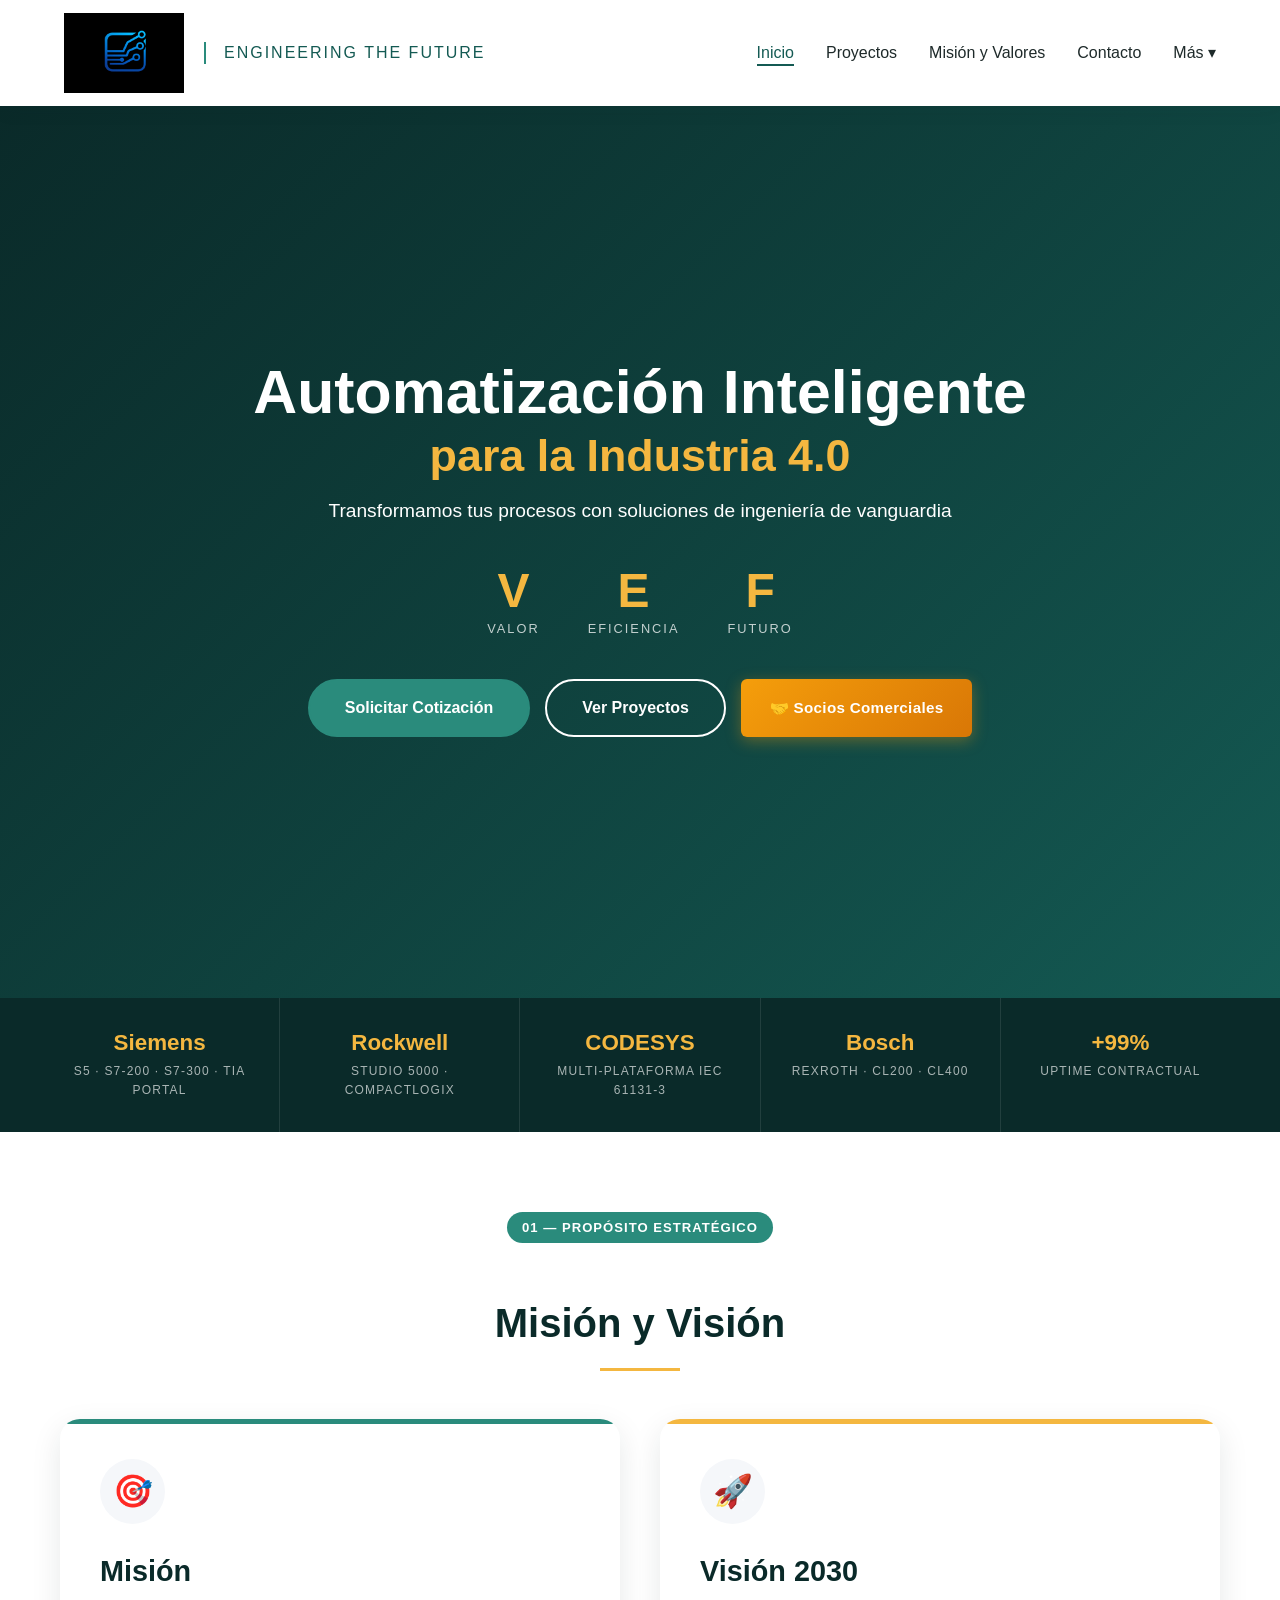
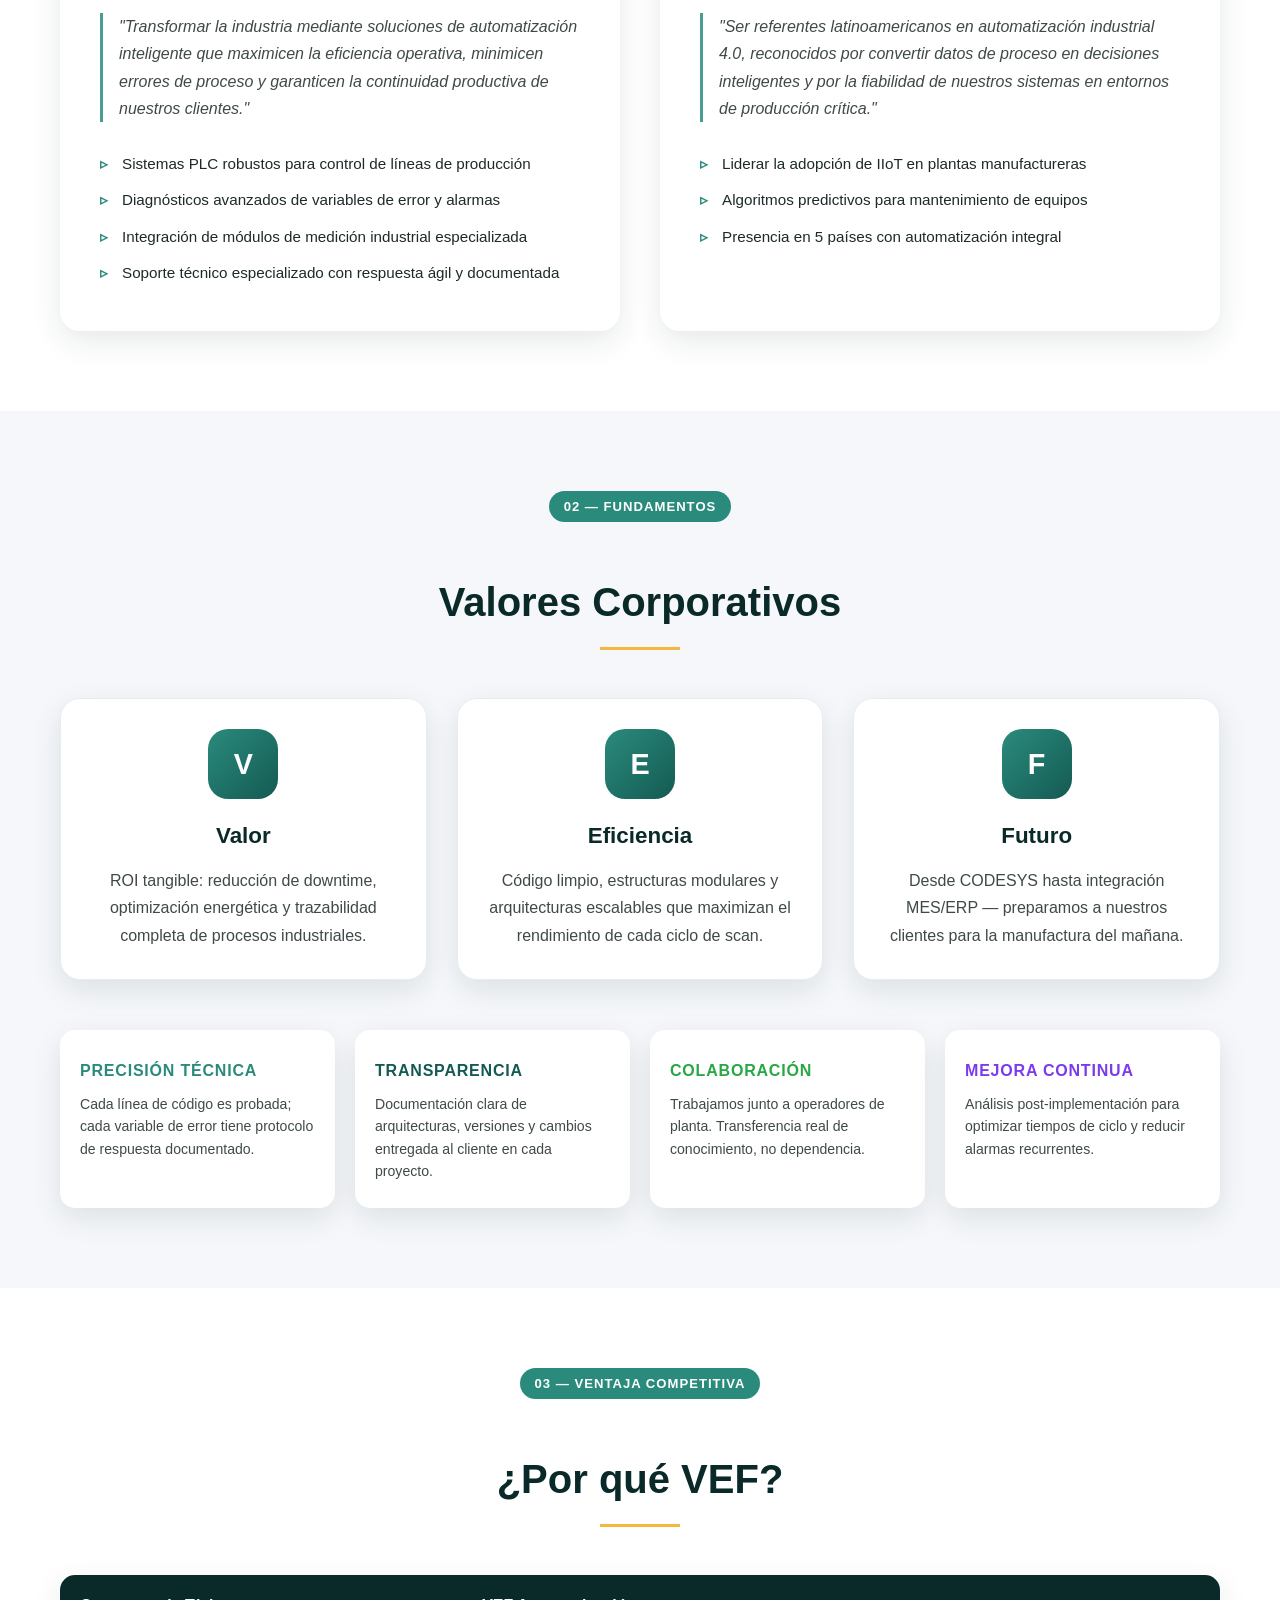
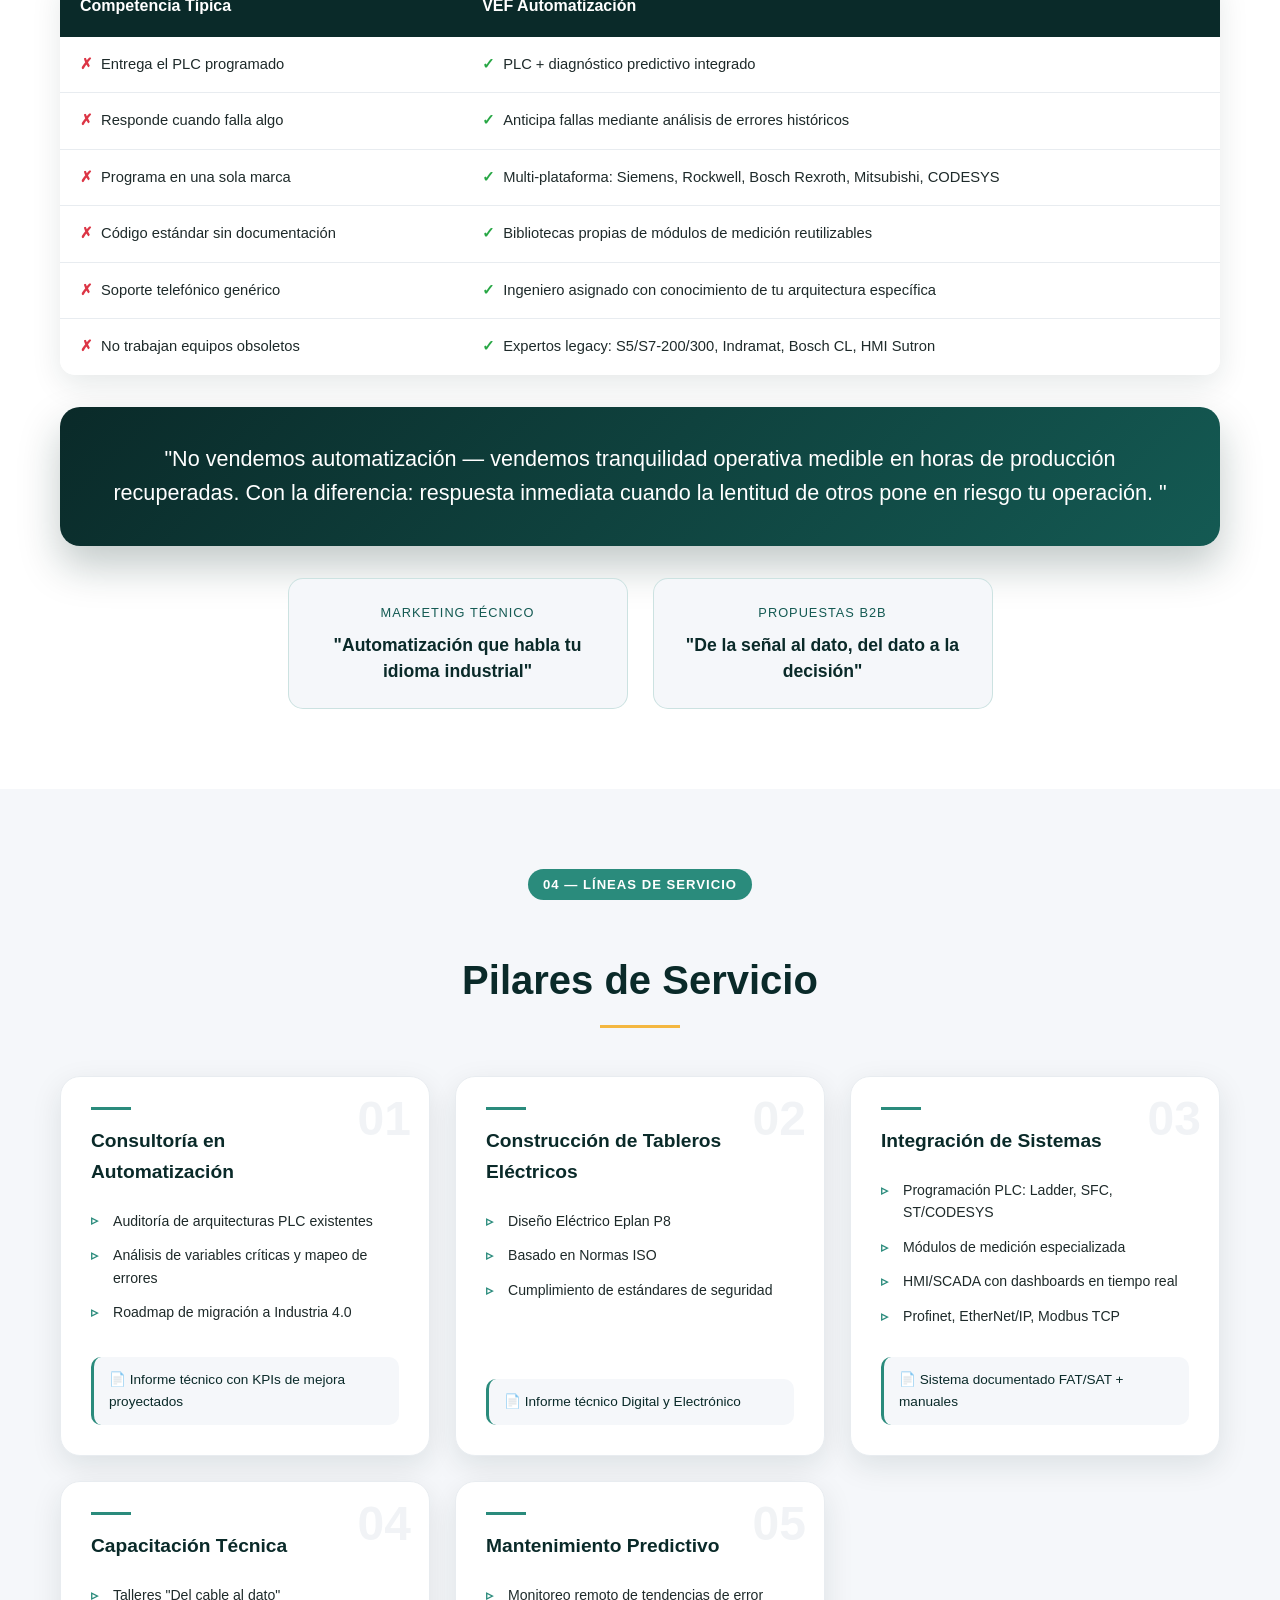
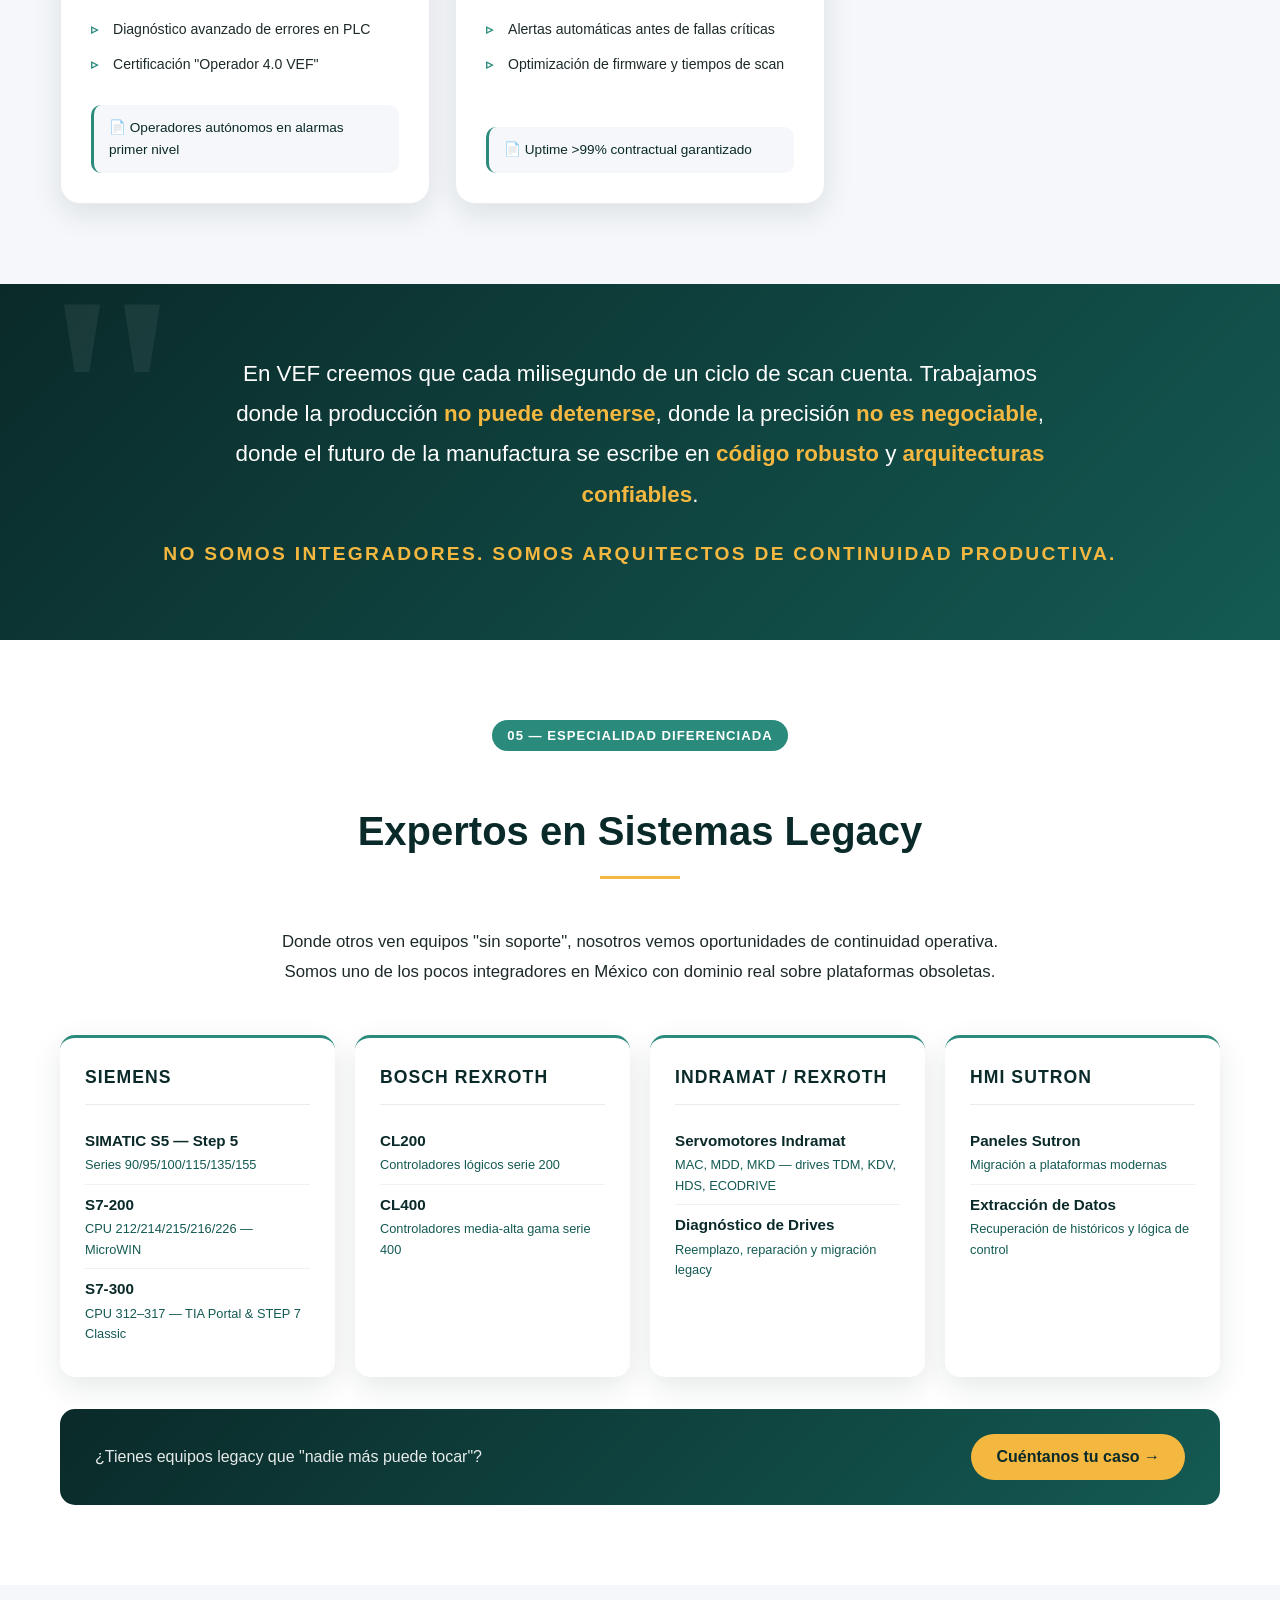
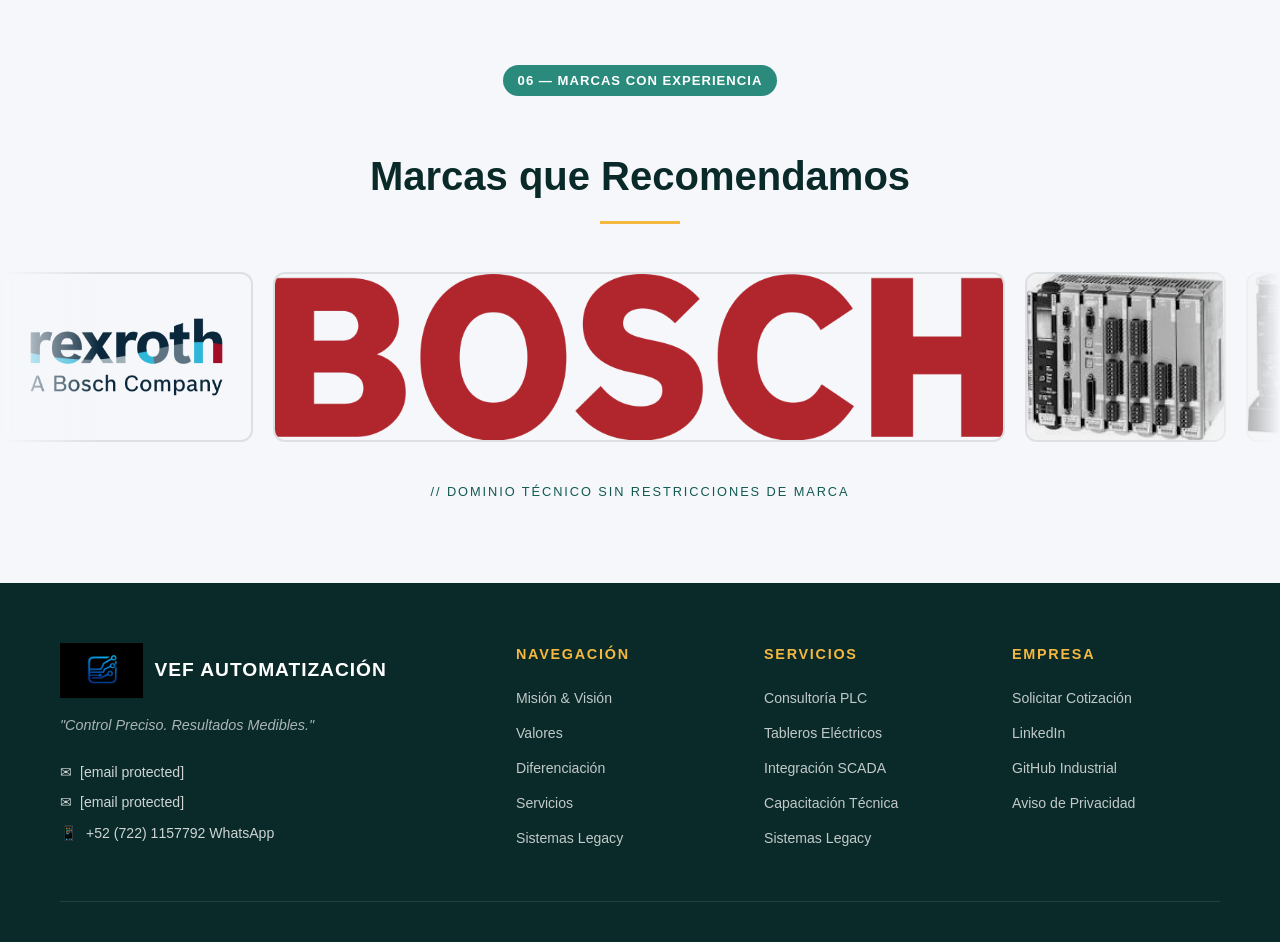
==== index.html @ be6e11b1 "Cambios" ====
<!DOCTYPE html>
<html lang="es">
<head>
<meta charset="UTF-8">
<meta name="viewport" content="width=device-width, initial-scale=1.0">
<title>VEF Automatización | Control Preciso. Resultados Medibles.</title>
<link rel="preconnect" href="https://fonts.googleapis.com">
<link rel="preconnect" href="https://fonts.gstatic.com" crossorigin>
<link href="https://fonts.googleapis.com/css2?family=Segoe+UI:wght@300;400;500;600;700&display=swap" rel="stylesheet">
<link rel="stylesheet" href="css/Style.css">
<link rel="icon" type="image/png" href="images/logo-vef.png">
<style>
.reveal { animation: revealFade 0.7s ease both; }
@keyframes revealFade { from { opacity: 0; transform: translateY(26px); } to { opacity: 1; transform: none; } }
.reveal.active { opacity: 1; transform: none; }
.btn-socios {
    background: linear-gradient(135deg, #f59e0b, #d97706);
    color: #fff !important;
    border: none;
    padding: 0.85rem 1.8rem;
    border-radius: 6px;
    font-weight: 600;
    font-size: 0.95rem;
    letter-spacing: 0.02em;
    text-decoration: none;
    transition: transform 0.2s, box-shadow 0.2s;
    display: inline-flex;
    align-items: center;
    gap: 0.4rem;
    box-shadow: 0 4px 15px rgba(245,158,11,0.35);
}
.btn-socios:hover {
    transform: translateY(-2px);
    box-shadow: 0 8px 25px rgba(245,158,11,0.5);
}
</style>
</head>
<body>

<!-- ══ HEADER ═══════════════════════════ -->
<header class="header">
    <nav class="navbar">
        <a href="index.html" class="logo-container">
            <img src="assets/VEF.png" alt="VEF Automatización">
            <span class="slogan">Engineering the Future</span>
        </a>
        <ul class="nav-menu" id="navMenu">
            <li><a href="#mision" class="active">Inicio</a></li>
            <li><a href="proyectos.html">Proyectos</a></li>
            <li><a href="#valores">Misión y Valores</a></li>
            <li><a href="#contacto">Contacto</a></li>
            <li class="dropdown">
                <a href="#" class="dropbtn">Más ▾</a>
                <div class="dropdown-content">
                    <a href="#servicios">Servicios</a>
                    <a href="#legacy">Sistemas Legacy</a>
                    <a href="proyectos.html">Cotización</a>
                </div>
            </li>
        </ul>
        <button class="hamburger" id="hamburger" aria-label="Menú">
            <span class="bar"></span>
            <span class="bar"></span>
            <span class="bar"></span>
        </button>
    </nav>
</header>

<!-- ══ HERO CON VIDEO ABB ═══════════════ -->
<section class="hero">
    <div class="video-container">
        <video autoplay muted loop playsinline>
            <source src="assets/1073693123-preview.mp4" type="video/mp4">
        </video>
    </div>
    <div class="overlay"></div>
    <div class="hero-content">
        <h1>Automatización Inteligente
            <span>para la Industria 4.0</span>
        </h1>
        <p>Transformamos tus procesos con soluciones de ingeniería de vanguardia</p>
        <div class="hero-vef">
            <div class="vef-item">
                <span class="vef-letter">V</span>
                <span class="vef-word">Valor</span>
            </div>
            <div class="vef-item">
                <span class="vef-letter">E</span>
                <span class="vef-word">Eficiencia</span>
            </div>
            <div class="vef-item">
                <span class="vef-letter">F</span>
                <span class="vef-word">Futuro</span>
            </div>
        </div>
        <div class="hero-buttons">
            <a href="proyectos.html" class="btn btn-primary">Solicitar Cotización</a>
            <a href="#servicios" class="btn btn-secondary">Ver Proyectos</a>
            <a href="socios.html" class="btn btn-socios">🤝 Socios Comerciales</a>
        </div>
    </div>
</section>

<!-- ══ STATS BAR ═════════════════════════ -->
<div class="stats-bar">
    <div class="stats-inner">
        <div class="stat-block">
            <span class="stat-n">Siemens</span>
            <span class="stat-l">S5 · S7-200 · S7-300 · TIA Portal</span>
        </div>
        <div class="stat-block">
            <span class="stat-n">Rockwell</span>
            <span class="stat-l">Studio 5000 · CompactLogix</span>
        </div>
        <div class="stat-block">
            <span class="stat-n">CODESYS</span>
            <span class="stat-l">Multi-plataforma IEC 61131-3</span>
        </div>
        <div class="stat-block">
            <span class="stat-n">Bosch</span>
            <span class="stat-l">Rexroth · CL200 · CL400</span>
        </div>
        <div class="stat-block">
            <span class="stat-n">+99%</span>
            <span class="stat-l">Uptime Contractual</span>
        </div>
    </div>
</div>

<!-- ══ 01 MISIÓN & VISIÓN ════════════════ -->
<section class="section" id="mision">
    <div class="container">
        <div class="section-head reveal">
            <div style="text-align:center; margin-bottom:2rem;">
                <span class="section-tag-label">01 — Propósito Estratégico</span>
            </div>
            <h2 class="section-title">Misión y Visión</h2>
        </div>
        <div class="mv-grid reveal">
            <div class="mv-card">
                <div class="mv-icon-wrap">🎯</div>
                <h3>Misión</h3>
                <p class="mv-quote">"Transformar la industria mediante soluciones de automatización inteligente que maximicen la eficiencia operativa, minimicen errores de proceso y garanticen la continuidad productiva de nuestros clientes."</p>
                <ul class="mv-list">
                    <li>Sistemas PLC robustos para control de líneas de producción</li>
                    <li>Diagnósticos avanzados de variables de error y alarmas</li>
                    <li>Integración de módulos de medición industrial especializada</li>
                    <li>Soporte técnico especializado con respuesta ágil y documentada</li>
                </ul>
            </div>
            <div class="mv-card vision-card">
                <div class="mv-icon-wrap">🚀</div>
                <h3>Visión 2030</h3>
                <p class="mv-quote">"Ser referentes latinoamericanos en automatización industrial 4.0, reconocidos por convertir datos de proceso en decisiones inteligentes y por la fiabilidad de nuestros sistemas en entornos de producción crítica."</p>
                <ul class="mv-list">
                    <li>Liderar la adopción de IIoT en plantas manufactureras</li>
                    <li>Algoritmos predictivos para mantenimiento de equipos</li>
                    <li>Presencia en 5 países con automatización integral</li>
                </ul>
            </div>
        </div>
    </div>
</section>

<!-- ══ 02 VALORES ════════════════════════ -->
<section class="section section-alt" id="valores">
    <div class="container">
        <div class="reveal" style="text-align:center; margin-bottom:2rem;">
            <span class="section-tag-label">02 — Fundamentos</span>
        </div>
        <h2 class="section-title reveal">Valores Corporativos</h2>
        <div class="valores-grid reveal">
            <div class="valor-card">
                <div class="valor-ico">V</div>
                <h3>Valor</h3>
                <p>ROI tangible: reducción de downtime, optimización energética y trazabilidad completa de procesos industriales.</p>
            </div>
            <div class="valor-card">
                <div class="valor-ico">E</div>
                <h3>Eficiencia</h3>
                <p>Código limpio, estructuras modulares y arquitecturas escalables que maximizan el rendimiento de cada ciclo de scan.</p>
            </div>
            <div class="valor-card">
                <div class="valor-ico">F</div>
                <h3>Futuro</h3>
                <p>Desde CODESYS hasta integración MES/ERP — preparamos a nuestros clientes para la manufactura del mañana.</p>
            </div>
        </div>
        <div class="principios-grid reveal">
            <div class="principio-card">
                <h4 style="color:var(--primary-light)">Precisión Técnica</h4>
                <p>Cada línea de código es probada; cada variable de error tiene protocolo de respuesta documentado.</p>
            </div>
            <div class="principio-card">
                <h4 style="color:var(--primary-medium)">Transparencia</h4>
                <p>Documentación clara de arquitecturas, versiones y cambios entregada al cliente en cada proyecto.</p>
            </div>
            <div class="principio-card">
                <h4 style="color:#28a745">Colaboración</h4>
                <p>Trabajamos junto a operadores de planta. Transferencia real de conocimiento, no dependencia.</p>
            </div>
            <div class="principio-card">
                <h4 style="color:#7c3aed">Mejora Continua</h4>
                <p>Análisis post-implementación para optimizar tiempos de ciclo y reducir alarmas recurrentes.</p>
            </div>
        </div>
    </div>
</section>

<!-- ══ 03 DIFERENCIACIÓN ══════════════════ -->
<section class="section" id="diferenciacion">
    <div class="container">
        <div class="reveal" style="text-align:center; margin-bottom:2rem;">
            <span class="section-tag-label">03 — Ventaja Competitiva</span>
        </div>
        <h2 class="section-title reveal">¿Por qué VEF?</h2>
        <div class="diff-table-wrap reveal">
            <table class="diff-table">
                <thead>
                    <tr>
                        <th>Competencia Típica</th>
                        <th>VEF Automatización</th>
                    </tr>
                </thead>
                <tbody>
                    <tr>
                        <td><span class="cross">✗</span>Entrega el PLC programado</td>
                        <td><span class="check">✓</span>PLC + diagnóstico predictivo integrado</td>
                    </tr>
                    <tr>
                        <td><span class="cross">✗</span>Responde cuando falla algo</td>
                        <td><span class="check">✓</span>Anticipa fallas mediante análisis de errores históricos</td>
                    </tr>
                    <tr>
                        <td><span class="cross">✗</span>Programa en una sola marca</td>
                        <td><span class="check">✓</span>Multi-plataforma: Siemens, Rockwell, Bosch Rexroth, Mitsubishi, CODESYS</td>
                    </tr>
                    <tr>
                        <td><span class="cross">✗</span>Código estándar sin documentación</td>
                        <td><span class="check">✓</span>Bibliotecas propias de módulos de medición reutilizables</td>
                    </tr>
                    <tr>
                        <td><span class="cross">✗</span>Soporte telefónico genérico</td>
                        <td><span class="check">✓</span>Ingeniero asignado con conocimiento de tu arquitectura específica</td>
                    </tr>
                    <tr>
                        <td><span class="cross">✗</span>No trabajan equipos obsoletos</td>
                        <td><span class="check">✓</span>Expertos legacy: S5/S7-200/300, Indramat, Bosch CL, HMI Sutron</td>
                    </tr>
                </tbody>
            </table>
        </div>
        <div class="highlight-box reveal">
           "No vendemos automatización — vendemos tranquilidad operativa medible en horas de producción recuperadas.
            Con la diferencia: respuesta inmediata cuando la lentitud de otros pone en riesgo tu operación. "

        </div>
        <div class="lemas-container reveal">
            <div class="lema-card">
                <span class="lema-cat">Marketing Técnico</span>
                <span class="lema-txt">"Automatización que habla tu idioma industrial"</span>
            </div>
            <div class="lema-card">
                <span class="lema-cat">Propuestas B2B</span>
                <span class="lema-txt">"De la señal al dato, del dato a la decisión"</span>
            </div>
        </div>
    </div>
</section>

<!-- ══ 04 SERVICIOS ═══════════════════════ -->
<section class="section section-alt" id="servicios">
    <div class="container">
        <div class="reveal" style="text-align:center; margin-bottom:2rem;">
            <span class="section-tag-label">04 — Líneas de Servicio</span>
        </div>
        <h2 class="section-title reveal">Pilares de Servicio</h2>
        <div class="pillars-grid reveal">
            <div class="pillar-card">
                <span class="pillar-num">01</span>
                <div class="pillar-bar"></div>
                <h3>Consultoría en Automatización</h3>
                <ul class="pillar-list">
                    <li>Auditoría de arquitecturas PLC existentes</li>
                    <li>Análisis de variables críticas y mapeo de errores</li>
                    <li>Roadmap de migración a Industria 4.0</li>
                </ul>
                <div class="pillar-deliverable">📄 Informe técnico con KPIs de mejora proyectados</div>
            </div>
            <div class="pillar-card">
                <span class="pillar-num">02</span>
                <div class="pillar-bar"></div>
                <h3>Construcción de Tableros Eléctricos</h3>
                <ul class="pillar-list">
                    <li>Diseño Eléctrico Eplan P8</li>
                    <li>Basado en Normas ISO</li>
                    <li>Cumplimiento de estándares de seguridad</li>
                </ul>
                <div class="pillar-deliverable">📄 Informe técnico Digital y Electrónico</div>
            </div>
            <div class="pillar-card">
                <span class="pillar-num">03</span>
                <div class="pillar-bar"></div>
                <h3>Integración de Sistemas</h3>
                <ul class="pillar-list">
                    <li>Programación PLC: Ladder, SFC, ST/CODESYS</li>
                    <li>Módulos de medición especializada</li>
                    <li>HMI/SCADA con dashboards en tiempo real</li>
                    <li>Profinet, EtherNet/IP, Modbus TCP</li>
                </ul>
                <div class="pillar-deliverable">📄 Sistema documentado FAT/SAT + manuales</div>
            </div>
            <div class="pillar-card">
                <span class="pillar-num">04</span>
                <div class="pillar-bar"></div>
                <h3>Capacitación Técnica</h3>
                <ul class="pillar-list">
                    <li>Talleres "Del cable al dato"</li>
                    <li>Diagnóstico avanzado de errores en PLC</li>
                    <li>Certificación "Operador 4.0 VEF"</li>
                </ul>
                <div class="pillar-deliverable">📄 Operadores autónomos en alarmas primer nivel</div>
            </div>
            <div class="pillar-card">
                <span class="pillar-num">05</span>
                <div class="pillar-bar"></div>
                <h3>Mantenimiento Predictivo</h3>
                <ul class="pillar-list">
                    <li>Monitoreo remoto de tendencias de error</li>
                    <li>Alertas automáticas antes de fallas críticas</li>
                    <li>Optimización de firmware y tiempos de scan</li>
                </ul>
                <div class="pillar-deliverable">📄 Uptime &gt;99% contractual garantizado</div>
            </div>
        </div>
    </div>
</section>

<!-- ══ MANIFIESTO ════════════════════════ -->
<div class="manifesto-band reveal">
    <div class="container">
        <p>En VEF creemos que cada milisegundo de un ciclo de scan cuenta. Trabajamos donde la producción <strong>no puede detenerse</strong>, donde la precisión <strong>no es negociable</strong>, donde el futuro de la manufactura se escribe en <strong>código robusto</strong> y <strong>arquitecturas confiables</strong>.</p>
        <div class="manifesto-close">No somos integradores. Somos arquitectos de continuidad productiva.</div>
    </div>
</div>

<!-- ══ 05 SISTEMAS LEGACY ════════════════ -->
<section class="section" id="legacy">
    <div class="container">
        <div class="reveal" style="text-align:center; margin-bottom:2rem;">
            <span class="section-tag-label">05 — Especialidad Diferenciada</span>
        </div>
        <h2 class="section-title reveal">Expertos en Sistemas Legacy</h2>
        <p class="legacy-intro reveal">Donde otros ven equipos "sin soporte", nosotros vemos oportunidades de continuidad operativa. Somos uno de los pocos integradores en México con dominio real sobre plataformas obsoletas.</p>
        <div class="legacy-grid reveal">
            <div class="legacy-card">
                <div class="legacy-brand">Siemens</div>
                <ul class="legacy-list">
                    <li><span class="legacy-model">SIMATIC S5 — Step 5</span><span class="legacy-sub">Series 90/95/100/115/135/155</span></li>
                    <li><span class="legacy-model">S7-200</span><span class="legacy-sub">CPU 212/214/215/216/226 — MicroWIN</span></li>
                    <li><span class="legacy-model">S7-300</span><span class="legacy-sub">CPU 312–317 — TIA Portal & STEP 7 Classic</span></li>
                </ul>
            </div>
            <div class="legacy-card">
                <div class="legacy-brand">Bosch Rexroth</div>
                <ul class="legacy-list">
                    <li><span class="legacy-model">CL200</span><span class="legacy-sub">Controladores lógicos serie 200</span></li>
                    <li><span class="legacy-model">CL400</span><span class="legacy-sub">Controladores media-alta gama serie 400</span></li>
                </ul>
            </div>
            <div class="legacy-card">
                <div class="legacy-brand">Indramat / Rexroth</div>
                <ul class="legacy-list">
                    <li><span class="legacy-model">Servomotores Indramat</span><span class="legacy-sub">MAC, MDD, MKD — drives TDM, KDV, HDS, ECODRIVE</span></li>
                    <li><span class="legacy-model">Diagnóstico de Drives</span><span class="legacy-sub">Reemplazo, reparación y migración legacy</span></li>
                </ul>
            </div>
            <div class="legacy-card">
                <div class="legacy-brand">HMI Sutron</div>
                <ul class="legacy-list">
                    <li><span class="legacy-model">Paneles Sutron</span><span class="legacy-sub">Migración a plataformas modernas</span></li>
                    <li><span class="legacy-model">Extracción de Datos</span><span class="legacy-sub">Recuperación de históricos y lógica de control</span></li>
                </ul>
            </div>
        </div>
        <div class="legacy-cta reveal">
            <p>¿Tienes equipos legacy que "nadie más puede tocar"?</p>
            <a href="proyectos.html">Cuéntanos tu caso →</a>
        </div>
    </div>
</section>

<!-- ══ 06 CARRUSEL MARCAS ════════════════ -->
<section class="section section-alt" id="marcas">
    <div class="container">
        <div class="reveal" style="text-align:center; margin-bottom:2rem;">
            <span class="section-tag-label">06 — Marcas con Experiencia</span>
        </div>
        <h2 class="section-title reveal">Marcas que Recomendamos</h2>
    </div>
    <div class="carrusel-wrap reveal">
        <div class="carrusel-track">
            <img src="images/Bosch_Rexroth-Logo.wine.png"     alt="Atornilador"     class="carrusel-img">
            <img src="images/bosh.png"           alt="Bosch Rexroth"   class="carrusel-img">
            <img src="images/CL200.png"          alt="Actuador lineal" class="carrusel-img">
            <img src="images/CL400.png"            alt="Mitsubishi"      class="carrusel-img">
            <img src="images/Eaton.png"     alt="PLC Siemens"     class="carrusel-img">
            <img src="images/Festo-Logo.wine.png" alt="S7-1200"         class="carrusel-img">
            <img src="images/mitsubishi_PNG110.png" alt="Controlador"     class="carrusel-img">
            <img src="images/pilz-logo-1.png"    alt="Servos Bosch"    class="carrusel-img">
            <img src="images/rittal.png"     alt="Tableros PM"     class="carrusel-img">
            <img src="images/rockwell.png"          alt="Keyence"         class="carrusel-img">
            <img src="images/siemens.png"            alt="Eaton"           class="carrusel-img">
            <img src="images/Kyence.png"            alt="Festo"           class="carrusel-img">
            <img src="images/finder.png"            alt="SICK"            class="carrusel-img">
            <img src="images/wago.png"              alt="SMC"             class="carrusel-img">
            <img src="images/widmuller.png"        alt="Weidmüller"      class="carrusel-img">
            <!-- duplicado para bucle -->
            <img src="images/Bosch_Rexroth-Logo.wine.png"     alt="Atornilador"     class="carrusel-img">
            <img src="images/bosh.png"           alt="Bosch Rexroth"   class="carrusel-img">
            <img src="images/CL200.png"          alt="Actuador lineal" class="carrusel-img">
            <img src="images/CL400.png"            alt="Mitsubishi"      class="carrusel-img">
            <img src="images/Eaton.png"     alt="PLC Siemens"     class="carrusel-img">
            <img src="images/Festo-Logo.wine.png" alt="S7-1200"         class="carrusel-img">
            <img src="images/mitsubishi_PNG110.png" alt="Controlador"     class="carrusel-img">
            <img src="images/pilz-logo-1.png"    alt="Servos Bosch"    class="carrusel-img">
            <img src="images/rittal.png"     alt="Tableros PM"     class="carrusel-img">
            <img src="images/rockwell.png"          alt="Keyence"         class="carrusel-img">
            <img src="images/siemens.png"            alt="Eaton"           class="carrusel-img">
            <img src="images/Kyence.png"            alt="Festo"           class="carrusel-img">
            <img src="images/finder.png"            alt="SICK"            class="carrusel-img">
            <img src="images/wago.png"              alt="SMC"             class="carrusel-img">
            <img src="images/widmuller.png"        alt="Weidmüller"      class="carrusel-img">
        </div>
    </div>
    <div class="container">
        <p class="carrusel-caption">// Dominio técnico sin restricciones de marca</p>
    </div>
</section>

<!-- ══ FOOTER ════════════════════════════ -->
<footer class="footer" id="contacto">
    <div class="container">
        <div class="footer-grid">
            <div>
                <div class="footer-logo-wrap">
                    <img src="assets/VEF.png" alt="VEF">
                    <span class="footer-brand">VEF Automatización</span>
                </div>
                <p class="footer-tagline">"Control Preciso. Resultados Medibles."</p>
                <p class="footer-contact-item">✉ <a href="/cdn-cgi/l/email-protection#6610030812071526100300071312090b07120f1c07050f09084805090b"><span class="__cf_email__" data-cfemail="d0a6b5bea4b1a390a6b5b6b1a5a4bfbdb1a4b9aab1b3b9bfbefeb3bfbd">[email&#160;protected]</span></a></p>
                <p class="footer-contact-item">✉ <a href="/cdn-cgi/l/email-protection#3f495a514b5e4c7f495a595e4a4b50525e4b56455e5c565051115c5052"><span class="__cf_email__" data-cfemail="e395868d978290a39586858296978c8e82978a9982808a8c8dcd808c8e">[email&#160;protected]</span></a></p>
                <p class="footer-contact-item">📱 <a href="https://wa.me/527221157792">+52 (722) 1157792 WhatsApp</a></p>
            </div>
            <div class="footer-col">
                <h5>Navegación</h5>
                <ul>
                    <li><a href="#mision">Misión &amp; Visión</a></li>
                    <li><a href="#valores">Valores</a></li>
                    <li><a href="#diferenciacion">Diferenciación</a></li>
                    <li><a href="#servicios">Servicios</a></li>
                    <li><a href="#legacy">Sistemas Legacy</a></li>
                </ul>
            </div>
            <div class="footer-col">
                <h5>Servicios</h5>
                <ul>
                    <li><a href="#servicios">Consultoría PLC</a></li>
                    <li><a href="#servicios">Tableros Eléctricos</a></li>
                    <li><a href="#servicios">Integración SCADA</a></li>
                    <li><a href="#servicios">Capacitación Técnica</a></li>
                    <li><a href="#legacy">Sistemas Legacy</a></li>
                </ul>
            </div>
            <div class="footer-col">
                <h5>Empresa</h5>
                <ul>
                    <li><a href="proyectos.html">Solicitar Cotización</a></li>
                    <li><a href="#">LinkedIn</a></li>
                    <li><a href="#">GitHub Industrial</a></li>
                    <li><a href="#">Aviso de Privacidad</a></li>
                </ul>
            </div>
        </div>
        <div class="footer-bottom">
            <span cla
---- css/Style.css ----
/* ═══════════════════════════════════
   VARIABLES — idénticas al style.css
═══════════════════════════════════ */
:root {
    --primary-dark:   #0A2A29;
    --primary-medium: #145A53;
    --primary-light:  #2A8B7C;
    --secondary:      #F4B740;
    --neutral-light:  #F5F7FA;
    --neutral-dark:   #1E2A2A;
    --white:          #FFFFFF;
    --gray:           #E8ECF0;
    --shadow:         0 10px 30px rgba(10,42,41,0.1);
    --transition:     all 0.3s ease;
}

*,*::before,*::after { margin:0; padding:0; box-sizing:border-box; }
html { scroll-behavior:smooth; }
body {
    font-family: 'Segoe UI', Tahoma, Geneva, Verdana, sans-serif;
    line-height: 1.6;
    color: var(--neutral-dark);
    overflow-x: hidden;
}

/* ── CONTAINER ── */
.container { max-width:1200px; margin:0 auto; padding:0 20px; }

/* ══════════════════════════════════
   HEADER — fondo blanco fijo
══════════════════════════════════ */
.header {
    position: fixed;
    width: 100%;
    top: 0;
    z-index: 1000;
    background: var(--white);
    box-shadow: 0 2px 20px rgba(10,42,41,0.08);
    padding: 0.8rem 0;
}
.navbar {
    display: flex;
    justify-content: space-between;
    align-items: center;
    padding: 0 5%;
    max-width: 1400px;
    margin: 0 auto;
}
.logo-container {
    display: flex;
    align-items: center;
    gap: 20px;
    flex-shrink: 0;
    text-decoration: none;
}
.logo-container img {
    height: 80px;
    width: auto;
    object-fit: contain;
}
.slogan {
    font-size: 1rem;
    color: var(--primary-medium);
    font-weight: 500;
    letter-spacing: 2px;
    text-transform: uppercase;
    border-left: 2px solid var(--primary-light);
    padding-left: 18px;
    line-height: 1.4;
}
.nav-menu {
    display: flex;
    list-style: none;
    gap: 2rem;
    align-items: center;
}
.nav-menu a {
    text-decoration: none;
    color: var(--neutral-dark);
    font-weight: 500;
    transition: var(--transition);
    position: relative;
    font-size: 1rem;
}
.nav-menu a:hover,
.nav-menu a.active { color: var(--primary-medium); }
.nav-menu a.active::after {
    content: '';
    position: absolute;
    bottom: -5px; left: 0;
    width: 100%; height: 2px;
    background: var(--primary-medium);
}
/* dropdown */
.dropdown { position: relative; }
.dropdown-content {
    display: none;
    position: absolute;
    background: var(--white);
    min-width: 200px;
    box-shadow: var(--shadow);
    border-radius: 8px;
    z-index: 1;
    top: 100%; left: 0;
}
.dropdown-content a {
    color: var(--neutral-dark);
    padding: 12px 16px;
    display: block;
    transition: var(--transition);
}
.dropdown-content a:hover {
    background: var(--primary-light);
    color: var(--white);
}
.dropdown:hover .dropdown-content { display: block; }

/* hamburger */
.hamburger { display: none; cursor: pointer; background: none; border: none; }
.bar {
    display: block; width: 25px; height: 3px;
    margin: 5px auto;
    background: var(--neutral-dark);
    transition: var(--transition);
}

/* ══════════════════════════════════
   HERO — video fondo + overlay verde
══════════════════════════════════ */
.hero {
    position: relative;
    height: 100vh;
    min-height: 600px;
    display: flex;
    align-items: center;
    justify-content: center;
    text-align: center;
    color: var(--white);
    margin-top: 98px;
    overflow: hidden;
}
.video-container {
    position: absolute;
    top: 0; left: 0;
    width: 100%; height: 100%;
    overflow: hidden;
    /* Fondo de respaldo si el video no carga */
    background: linear-gradient(135deg, #0A2A29 0%, #145A53 100%);
}
/* iframe de YouTube como fondo (generado por YouTube API) */
.video-container iframe,
.video-container #ytPlayer,
#ytPlayer iframe {
    position: absolute;
    top: 50%; left: 50%;
    width: 177.78vh;
    height: 100vh;
    min-width: 100%;
    min-height: 56.25vw;
    transform: translate(-50%,-50%);
    pointer-events: none;
    border: none;
}
/* Video MP4 local (alternativa) */
.video-container video {
    position: absolute;
    top: 50%; left: 50%;
    width: 177.78vh;
    height: 100vh;
    min-width: 100%;
    min-height: 56.25vw;
    transform: translate(-50%,-50%);
    object-fit: cover;
}
.overlay {
    position: absolute;
    top: 0; left: 0;
    width: 100%; height: 100%;
    background: linear-gradient(135deg, rgba(10,42,41,0.92) 0%, rgba(20,90,83,0.82) 100%);
}
.hero-content {
    position: relative;
    z-index: 2;
    max-width: 900px;
    padding: 0 20px;
}
.hero-content h1 {
    font-size: 3.8rem;
    font-weight: 700;
    margin-bottom: 1rem;
    animation: fadeInUp 1s ease;
    line-height: 1.1;
}
.hero-content h1 span {
    color: var(--secondary);
    display: block;
    font-size: 2.8rem;
    margin-top: 0.3rem;
}
.hero-content p {
    font-size: 1.2rem;
    margin-bottom: 2.5rem;
    opacity: 0.92;
    animation: fadeInUp 1s ease 0.2s both;
}
/* VEF badges */
.hero-vef {
    display: flex;
    justify-content: center;
    gap: 3rem;
    margin-bottom: 2.5rem;
    animation: fadeInUp 1s ease 0.3s both;
}
.vef-item { text-align: center; }
.vef-letter {
    display: block;
    font-size: 3rem;
    font-weight: 700;
    color: var(--secondary);
    line-height: 1;
}
.vef-word {
    display: block;
    font-size: 0.8rem;
    text-transform: uppercase;
    letter-spacing: 2px;
    color: rgba(255,255,255,0.75);
    margin-top: 4px;
}
.hero-buttons {
    animation: fadeInUp 1s ease 0.4s both;
    display: flex;
    justify-content: center;
    gap: 15px;
    flex-wrap: wrap;
}
/* BTN base */
.btn {
    display: inline-block;
    padding: 14px 35px;
    border-radius: 50px;
    text-decoration: none;
    font-weight: 600;
    transition: var(--transition);
    font-size: 1rem;
    cursor: pointer;
    border: 2px solid transparent;
}
.btn-primary {
    background: var(--primary-light);
    color: var(--white);
    border-color: var(--primary-light);
}
.btn-primary:hover {
    background: var(--primary-medium);
    border-color: var(--primary-medium);
    transform: translateY(-3px);
    box-shadow: 0 10px 25px rgba(0,0,0,0.2);
}
.btn-secondary {
    background: transparent;
    color: var(--white);
    border-color: var(--white);
}
.btn-secondary:hover {
    background: var(--white);
    color: var(--primary-dark);
    transform: translateY(-3px);
}

/* ══════════════════════════════════
   STATS BAR
══════════════════════════════════ */
.stats-bar {
    background: var(--primary-dark);
    padding: 0;
}
.stats-inner {
    display: flex;
    max-width: 1200px;
    margin: 0 auto;
}
.stat-block {
    flex: 1;
    padding: 2rem 1.5rem;
    border-right: 1px solid rgba(255,255,255,0.1);
    text-align: center;
    transition: var(--transition);
}
.stat-block:last-child { border-right: none; }
.stat-block:hover { background: rgba(255,255,255,0.05); }
.stat-n {
    display: block;
    font-size: 1.4rem;
    font-weight: 700;
    color: var(--secondary);
    line-height: 1.2;
}
.stat-l {
    display: block;
    font-size: 0.75rem;
    letter-spacing: .1em;
    text-transform: uppercase;
    color: rgba(255,255,255,0.65);
    margin-top: .3rem;
}

/* ══════════════════════════════════
   SECCIONES GENERALES
══════════════════════════════════ */
.section { padding: 80px 0; }
.section-alt { background: var(--neutral-light); }
.section-dark {
    background: linear-gradient(135deg, var(--primary-dark), var(--primary-medium));
    color: var(--white);
}

.section-title {
    text-align: center;
    font-size: 2.5rem;
    color: var(--primary-dark);
    margin-bottom: 3rem;
    position: relative;
    padding-bottom: 1rem;
}
.section-title::after {
    content: '';
    position: absolute;
    bottom: 0; left: 50%;
    transform: translateX(-50%);
    width: 80px; height: 3px;
    background: var(--secondary);
}
.section-dark .section-title { color: var(--white); }

.section-tag-label {
    display: inline-block;
    background: var(--primary-light);
    color: var(--white);
    padding: 5px 15px;
    border-radius: 50px;
    font-size: 0.82rem;
    font-weight: 600;
    letter-spacing: 1px;
    margin-bottom: 1rem;
    text-transform: uppercase;
}

/* ══════════════════════════════════
   01 MISIÓN & VISIÓN
══════════════════════════════════ */
.mv-grid {
    display: grid;
    grid-template-columns: 1fr 1fr;
    gap: 40px;
}
.mv-card {
    background: var(--white);
    border-radius: 20px;
    padding: 40px;
    box-shadow: var(--shadow);
    transition: var(--transition);
    position: relative;
    overflow: hidden;
}
.mv-card::before {
    content: '';
    position: absolute;
    top: 0; left: 0;
    width: 100%; height: 5px;
    background: var(--primary-light);
}
.mv-card.vision-card::before { background: var(--secondary); }
.mv-card:hover { transform: translateY(-8px); box-shadow: 0 25px 50px rgba(10,42,41,0.15); }
.mv-icon-wrap {
    width: 65px; height: 65px;
    background: var(--neutral-light);
    border-radius: 50%;
    display: flex; align-items: center; justify-content: center;
    margin-bottom: 1.5rem;
    font-size: 2rem;
}
.mv-card h3 {
    font-size: 1.8rem;
    color: var(--primary-dark);
    margin-bottom: 1.2rem;
}
.mv-quote {
    font-style: italic;
    color: var(--neutral-dark);
    border-left: 3px solid var(--primary-light);
    padding-left: 1rem;
    margin-bottom: 1.5rem;
    line-height: 1.7;
    opacity: 0.85;
}
.mv-list { list-style: none; }
.mv-list li {
    padding: 6px 0 6px 22px;
    position: relative;
    color: var(--neutral-dark);
    font-size: 0.95rem;
}
.mv-list li::before {
    content: '▹';
    position: absolute; left: 0;
    color: var(--primary-light);
    font-weight: bold;
}

/* ══════════════════════════════════
   02 VALORES
══════════════════════════════════ */
.valores-grid {
    display: grid;
    grid-template-columns: repeat(3, 1fr);
    gap: 30px;
    margin-bottom: 50px;
}
.valor-card {
    background: var(--white);
    border-radius: 20px;
    padding: 30px;
    box-shadow: var(--shadow);
    border: 1px solid var(--gray);
    transition: var(--transition);
    text-align: center;
}
.valor-card:hover { transform: translateY(-8px); border-color: var(--primary-light); box-shadow: 0 20px 40px rgba(10,42,41,0.12); }
.valor-ico {
    width: 70px; height: 70px;
    background: linear-gradient(135deg, var(--primary-light), var(--primary-medium));
    border-radius: 20px;
    display: flex; align-items: center; justify-content: center;
    margin: 0 auto 1.2rem;
    font-size: 1.8rem;
    font-weight: 800;
    color: var(--white);
}
.valor-card h3 { color: var(--primary-dark); font-size: 1.4rem; margin-bottom: .8rem; }
.valor-card p { color: var(--neutral-dark); line-height: 1.7; opacity: .85; }

/* Principios */
.principios-grid {
    display: grid;
    grid-template-columns: repeat(4, 1fr);
    gap: 20px;
}
.principio-card {
    background: var(--white);
    border-radius: 15px;
    padding: 25px 20px;
    box-shadow: var(--shadow);
    border-top: 3px solid transparent;
    transition: var(--transition);
}
.principio-card:hover { border-top-color: var(--primary-light); transform: translateY(-5px); }
.principio-card h4 { font-size: 1rem; margin-bottom: .6rem; text-transform: uppercase; letter-spacing: .05em; }
.principio-card p { font-size: .88rem; color: var(--neutral-dark); line-height: 1.6; opacity: .85; }

/* ══════════════════════════════════
   03 DIFERENCIACIÓN
══════════════════════════════════ */
.diff-table-wrap { overflow-x: auto; border-radius: 15px; box-shadow: var(--shadow); margin-bottom: 2rem; }
.diff-table { width: 100%; border-collapse: collapse; min-width: 600px; background: var(--white); }
.diff-table thead { background: var(--primary-dark); color: var(--white); }
.diff-table th { padding: 18px 20px; font-size: 1rem; font-weight: 600; text-align: left; }
.diff-table td {
    padding: 16px 20px;
    border-bottom: 1px solid var(--gray);
    font-size: .92rem;
    color: var(--neutral-dark);
}
.diff-table tr:last-child td { border-bottom: none; }
.diff-table tbody tr:hover { background: var(--neutral-light); }
.check { color: #28a745; font-weight: bold; margin-right: 8px; }
.cross { color: #dc3545; font-weight: bold; margin-right: 8px; }

.highlight-box {
    background: linear-gradient(135deg, var(--primary-dark), var(--primary-medium));
    color: var(--white);
    padding: 35px 40px;
    border-radius: 20px;
    text-align: center;
    font-size: 1.35rem;
    font-weight: 500;
    line-height: 1.6;
    margin: 2rem 0;
    box-shadow: 0 20px 40px rgba(10,42,41,0.25);
}
.lemas-container {
    display: flex;
    justify-content: center;
    gap: 25px;
    margin-top: 2rem;
    flex-wrap: wrap;
}
.lema-card {
    background: var(--neutral-light);
    padding: 1.5rem 2rem;
    border: 1px solid rgba(42,139,124,.2);
    border-radius: 15px;
    transition: var(--transition);
    max-width: 340px;
    text-align: center;
}
.lema-card:hover { transform: translateY(-5px); box-shadow: var(--shadow); border-color: var(--primary-light); }
.lema-cat {
    color: var(--primary-medium);
    display: block;
    font-size: .8rem;
    text-transform: uppercase;
    letter-spacing: 1px;
    margin-bottom: .6rem;
}
.lema-txt { color: var(--primary-dark); font-size: 1.1rem; font-weight: 600; line-height: 1.4; }

/* ══════════════════════════════════
   04 SERVICIOS / PILARES
══════════════════════════════════ */
.pillars-grid {
    display: grid;
    grid-template-columns: repeat(auto-fit, minmax(280px, 1fr));
    gap: 25px;
}
.pillar-card {
    background: var(--white);
    border-radius: 20px;
    padding: 30px;
    box-shadow: var(--shadow);
    border: 1px solid var(--gray);
    transition: var(--transition);
    position: relative;
    overflow: hidden;
    display: flex; flex-direction: column;
}
.pillar-card:hover { transform: translateY(-8px); border-color: var(--primary-light); box-shadow: 0 20px 40px rgba(10,42,41,0.12); }
.pillar-card::before {
    content: '';
    position: absolute; top: 0; left: 0; right: 0; height: 4px;
    background: linear-gradient(90deg, var(--primary-light), var(--secondary));
    transform: scaleX(0); transition: transform .3s ease;
}
.pillar-card:hover::before { transform: scaleX(1); }
.pillar-num {
    position: absolute; top: 18px; right: 18px;
    font-size: 3rem; font-weight: 800;
    color: var(--gray); opacity: .6; line-height: 1;
    transition: var(--transition);
}
.pillar-card:hover .pillar-num { color: var(--primary-light); opacity: .2; }
.pillar-bar { width: 40px; height: 3px; background: var(--primary-light); margin-bottom: 1rem; }
.pillar-card h3 { color: var(--primary-dark); font-size: 1.2rem; margin-bottom: 1rem; padding-right: 35px; }
.pillar-list { list-style: none; flex-grow: 1; margin-bottom: 1.5rem; }
.pillar-list li {
    padding: 6px 0 6px 22px;
    position: relative;
    font-size: .88rem;
    color: var(--neutral-dark); line-height: 1.6;
}
.pillar-list li::before { content: '▹'; position: absolute; left: 0; color: var(--primary-light); font-weight: bold; }
.pillar-deliverable {
    background: var(--neutral-light);
    padding: 12px 15px;
    border-radius: 10px;
    font-size: .85rem;
    color: var(--primary-dark);
    border-left: 3px solid var(--primary-light);
    margin-top: auto;
}

/* ══════════════════════════════════
   MANIFIESTO (dark band)
══════════════════════════════════ */
.manifesto-band {
    background: linear-gradient(135deg, var(--primary-dark), var(--primary-medium));
    padding: 70px 0;
    text-align: center;
    color: var(--white);
    position: relative; overflow: hidden;
}
.manifesto-band::before {
    content: '"';
    position: absolute; top: -2rem; left: 2rem;
    font-size: 18rem; font-weight: 700;
    opacity: .06; line-height: 1;
    font-family: serif;
}
.manifesto-band p {
    font-size: 1.4rem; line-height: 1.8;
    max-width: 850px; margin: 0 auto 1.5rem;
    position: relative; z-index: 1;
}
.manifesto-band p strong { color: var(--secondary); }
.manifesto-close {
    font-size: 1.2rem; font-weight: 600;
    text-transform: uppercase; letter-spacing: .12em;
    color: var(--secondary);
    position: relative; z-index: 1;
}

/* ══════════════════════════════════
   05 SISTEMAS LEGACY
══════════════════════════════════ */
.legacy-intro {
    max-width: 750px; margin: 0 auto 3rem; text-align: center;
    color: var(--neutral-dark); font-size: 1.05rem; line-height: 1.8; opacity: .85;
}
.legacy-grid {
    display: grid;
    grid-template-columns: repeat(auto-fit, minmax(260px, 1fr));
    gap: 20px; margin-bottom: 2rem;
}
.legacy-card {
    background: var(--white);
    border-radius: 15px;
    padding: 25px;
    box-shadow: var(--shadow);
    border-top: 3px solid var(--primary-light);
    transition: var(--transition);
}
.legacy-card:hover { transform: translateY(-5px); box-shadow: 0 15px 35px rgba(10,42,41,0.12); }
.legacy-brand {
    font-size: 1.1rem; font-weight: 700;
    color: var(--primary-dark);
    text-transform: uppercase; letter-spacing: .06em;
    padding-bottom: .8rem; margin-bottom: 1rem;
    border-bottom: 1px solid var(--gray);
}
.legacy-list { list-style: none; }
.legacy-list li {
    padding: .5rem 0;
    border-bottom: 1px solid rgba(232,236,240,.7);
}
.legacy-list li:last-child { border-bottom: none; }
.legacy-model { display: block; font-weight: 600; color: var(--primary-dark); font-size: .95rem; }
.legacy-sub { display: block; font-size: .8rem; color: var(--primary-medium); margin-top: 2px; }
.legacy-cta {
    background: linear-gradient(135deg, var(--primary-dark), var(--primary-medium));
    border-radius: 15px;
    padding: 25px 35px;
    display: flex; align-items: center; justify-content: space-between;
    flex-wrap: wrap; gap: 1rem;
    color: var(--white);
}
.legacy-cta p { font-size: 1rem; opacity: .9; }
.legacy-cta a {
    background: var(--secondary);
    color: var(--primary-dark);
    padding: 10px 25px;
    border-radius: 50px;
    text-decoration: none;
    font-weight: 700;
    transition: var(--transition);
}
.legacy-cta a:hover { background: var(--white); transform: translateY(-2px); }

/* ══════════════════════════════════
   06 CARRUSEL
══════════════════════════════════ */
.carrusel-wrap {
    position: relative; overflow: hidden; margin: 2.5rem 0;
}
.carrusel-wrap::before,
.carrusel-wrap::after {
    content: ''; position: absolute; top: 0; width: 100px; height: 100%; z-index: 2; pointer-events: none;
}
.carrusel-wrap::before { left: 0; background: linear-gradient(to right, var(--neutral-light), transparent); }
.carrusel-wrap::after  { right: 0; background: linear-gradient(to left, var(--neutral-light), transparent); }
.carrusel-track {
    display: flex; gap: 20px;
    animation: marquee 55s linear infinite;
    width: max-content;
}
@keyframes marquee {
    from { transform: translateX(0); }
    to   { transform: translateX(-50%); }
}
.carrusel-img {
    height: 170px; width: auto;
    object-fit: cover;
    border-radius: 12px;
    border: 2px solid var(--gray);
    filter: grayscale(.3) brightness(.95);
    transition: var(--transition);
    flex-shrink: 0;
}
.carrusel-img:hover {
    filter: grayscale(0) brightness(1.05);
    border-color: var(--primary-light);
    transform: scale(1.04);
}
.carrusel-caption {
    text-align: center;
    font-size: .8rem; letter-spacing: .15em;
    text-transform: uppercase;
    color: var(--primary-medium);
    margin-top: .5rem;
}

/* ══════════════════════════════════
   FOOTER
══════════════════════════════════ */
.footer {
    background: var(--primary-dark);
    color: var(--white);
    padding: 60px 0 20px;
}
.footer-grid {
    display: grid;
    grid-template-columns: 2fr 1fr 1fr 1fr;
    gap: 40px; margin-bottom: 40px;
}
.footer-logo-wrap {
    display: flex; align-items: center; gap: 12px;
    margin-bottom: 1rem;
}
.footer-logo-wrap img { height: 55px; width: auto; object-fit: contain; }
.footer-brand {
    font-size: 1.2rem; font-weight: 700;
    color: var(--white);
    text-transform: uppercase; letter-spacing: .05em;
}
.footer-tagline {
    font-style: italic; color: rgba(255,255,255,.65);
    font-size: .9rem; margin-bottom: 1.5rem;
}
.footer-contact-item {
    font-size: .88rem; color: rgba(255,255,255,.8);
    margin-bottom: .5rem; display: flex; align-items: flex-start; gap: .5rem;
}
.footer-contact-item a { color: rgba(255,255,255,.8); text-decoration: none; transition: var(--transition); }
.footer-contact-item a:hover { color: var(--secondary); }

.footer-col h5 {
    font-size: .9rem; font-weight: 700;
    letter-spacing: .12em; text-transform: uppercase;
    color: var(--secondary); margin-bottom: 1.2rem;
}
.footer-col ul { list-style: none; }
.footer-col ul li { margin-bottom: .6rem; }
.footer-col ul li a {
    color: rgba(255,255,255,.75);
    text-decoration: none;
    font-size: .88rem;
    transition: var(--transition);
}
.footer-col ul li a:hover { color: var(--secondary); padding-left: 5px; }

.footer-bottom {
    border-top: 1px solid rgba(255,255,255,.1);
    padding-top: 20px;
    display: flex; justify-content: space-between; align-items: center;
    flex-wrap: wrap; gap: 1rem;
}
.footer-copy { font-size: .82rem; color: rgba(255,255,255,.55); }

/* ══════════════════════════════════
   REVEAL
══════════════════════════════════ */
.reveal {
    animation: revealFade 0.7s ease both;
}
@keyframes revealFade {
    from { opacity: 0; transform: translateY(28px); }
    to   { opacity: 1; transform: none; }
}
/* Mantener compatibilidad con JS si se usa */
.reveal.active { opacity: 1; transform: none; }

/* ══════════════════════════════════
   ANIMACIONES
══════════════════════════════════ */
@keyframes fadeInUp {
    from { opacity: 0; transform: translateY(30px); }
    to   { opacity: 1; transform: translateY(0); }
}

/* ══════════════════════════════════
   RESPONSIVE
══════════════════════════════════ */
@media (max-width: 900px) {
    .hamburger { display: block; }
    .nav-menu {
        position: fixed; left: -100%; top: 98px;
        gap: 0; flex-direction: column;
        background: var(--white); width: 100%;
        text-align: center; transition: .3s;
        box-shadow: 0 10px 20px rgba(0,0,0,.1);
        padding: 2rem 0;
    }
    .nav-menu.active { left: 0; }
    .nav-menu li { margin: 1rem 0; }
    .mv-grid { grid-template-columns: 1fr; }
    .valores-grid { grid-template-columns: 1fr 1fr; }
    .principios-grid { grid-template-columns: 1fr 1fr; }
    .footer-grid { grid-template-columns: 1fr 1fr; }
    .stats-inner { flex-wrap: wrap; }
    .stat-block { flex: 0 0 50%; border-bottom: 1px solid rgba(255,255,255,.1); }
}
@media (max-width: 600px) {
    .hero-content h1 { font-size: 2.4rem; }
    .hero-content h1 span { font-size: 1.8rem; }
    .valores-grid { grid-template-columns: 1fr; }
    .principios-grid { grid-template-columns: 1fr; }
    .footer-grid { grid-template-columns: 1fr; }
    .hero-vef { gap: 1.5rem; }
    .slogan { display: none; }
}
/* ── NO-JS FALLBACK ──
   Si main.js no carga, mostrar todo el contenido */
.no-js .reveal { opacity: 1 !important; transform: none !important; }
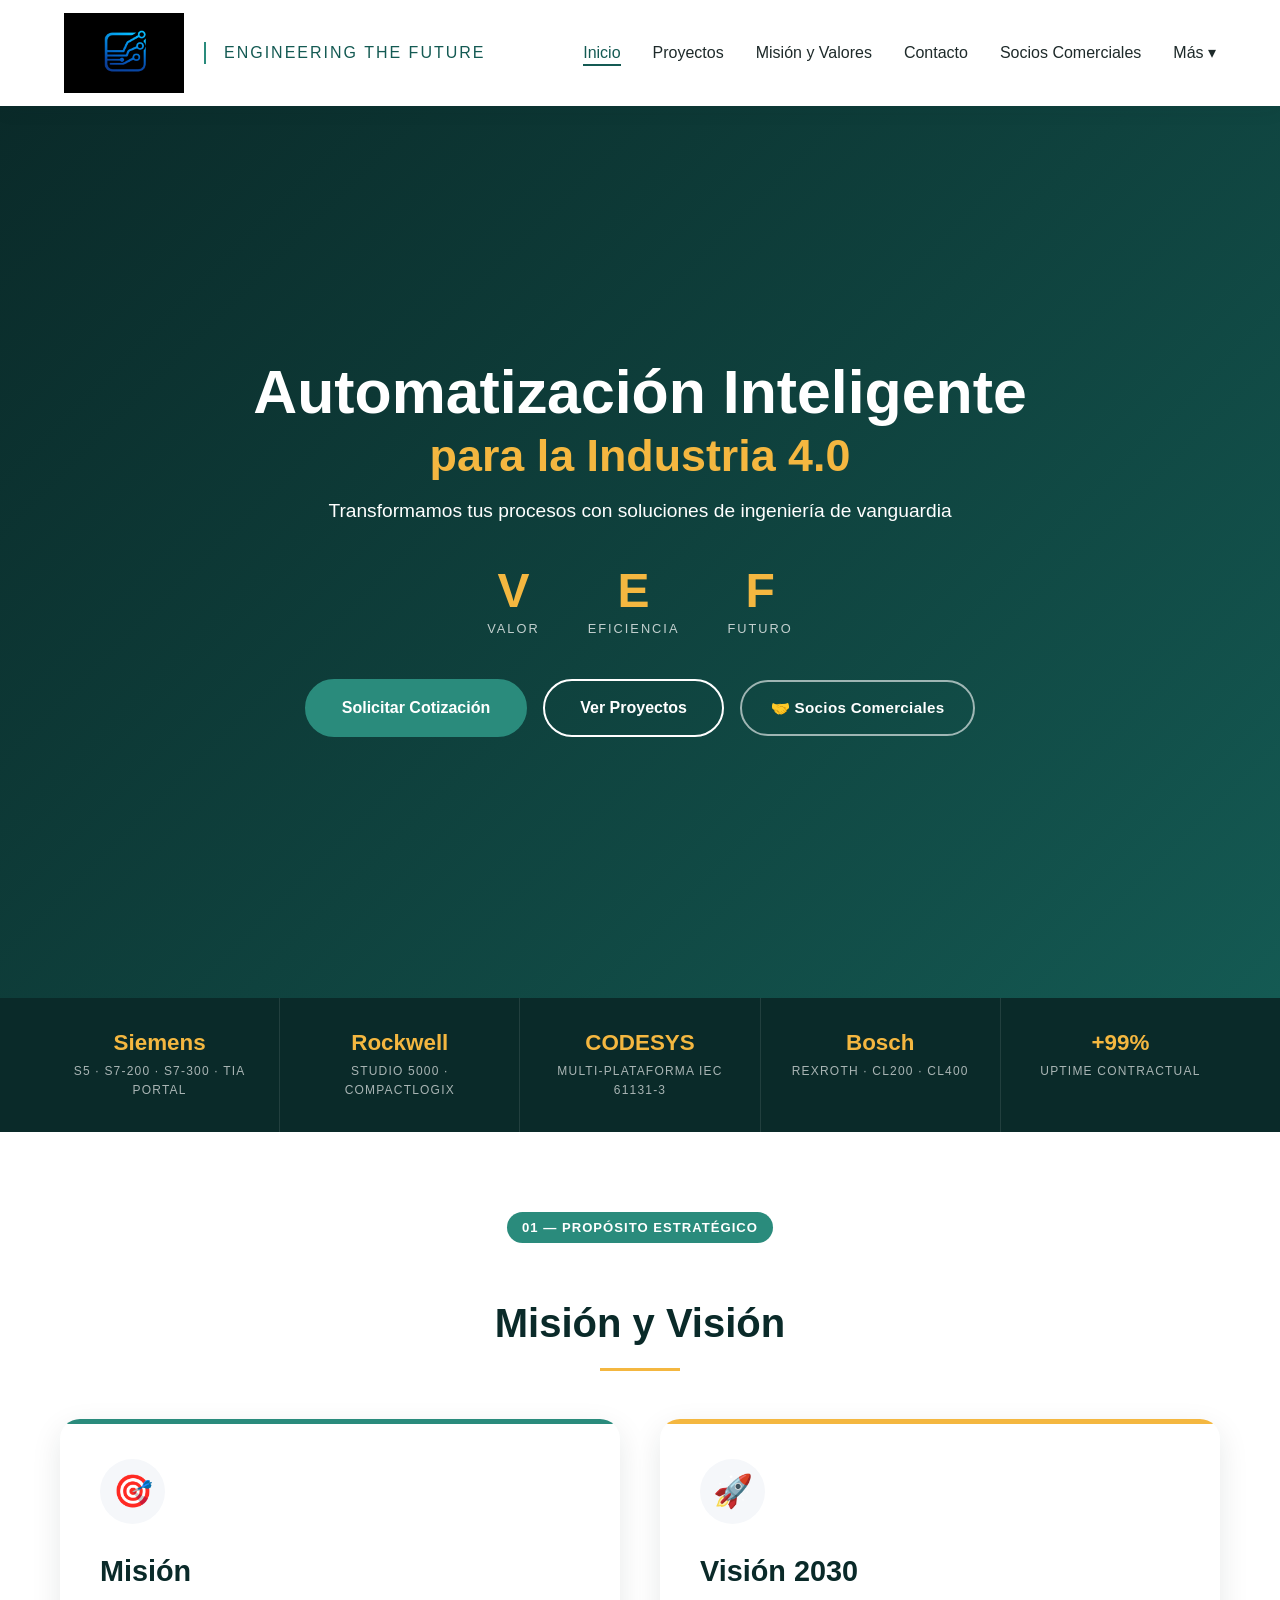
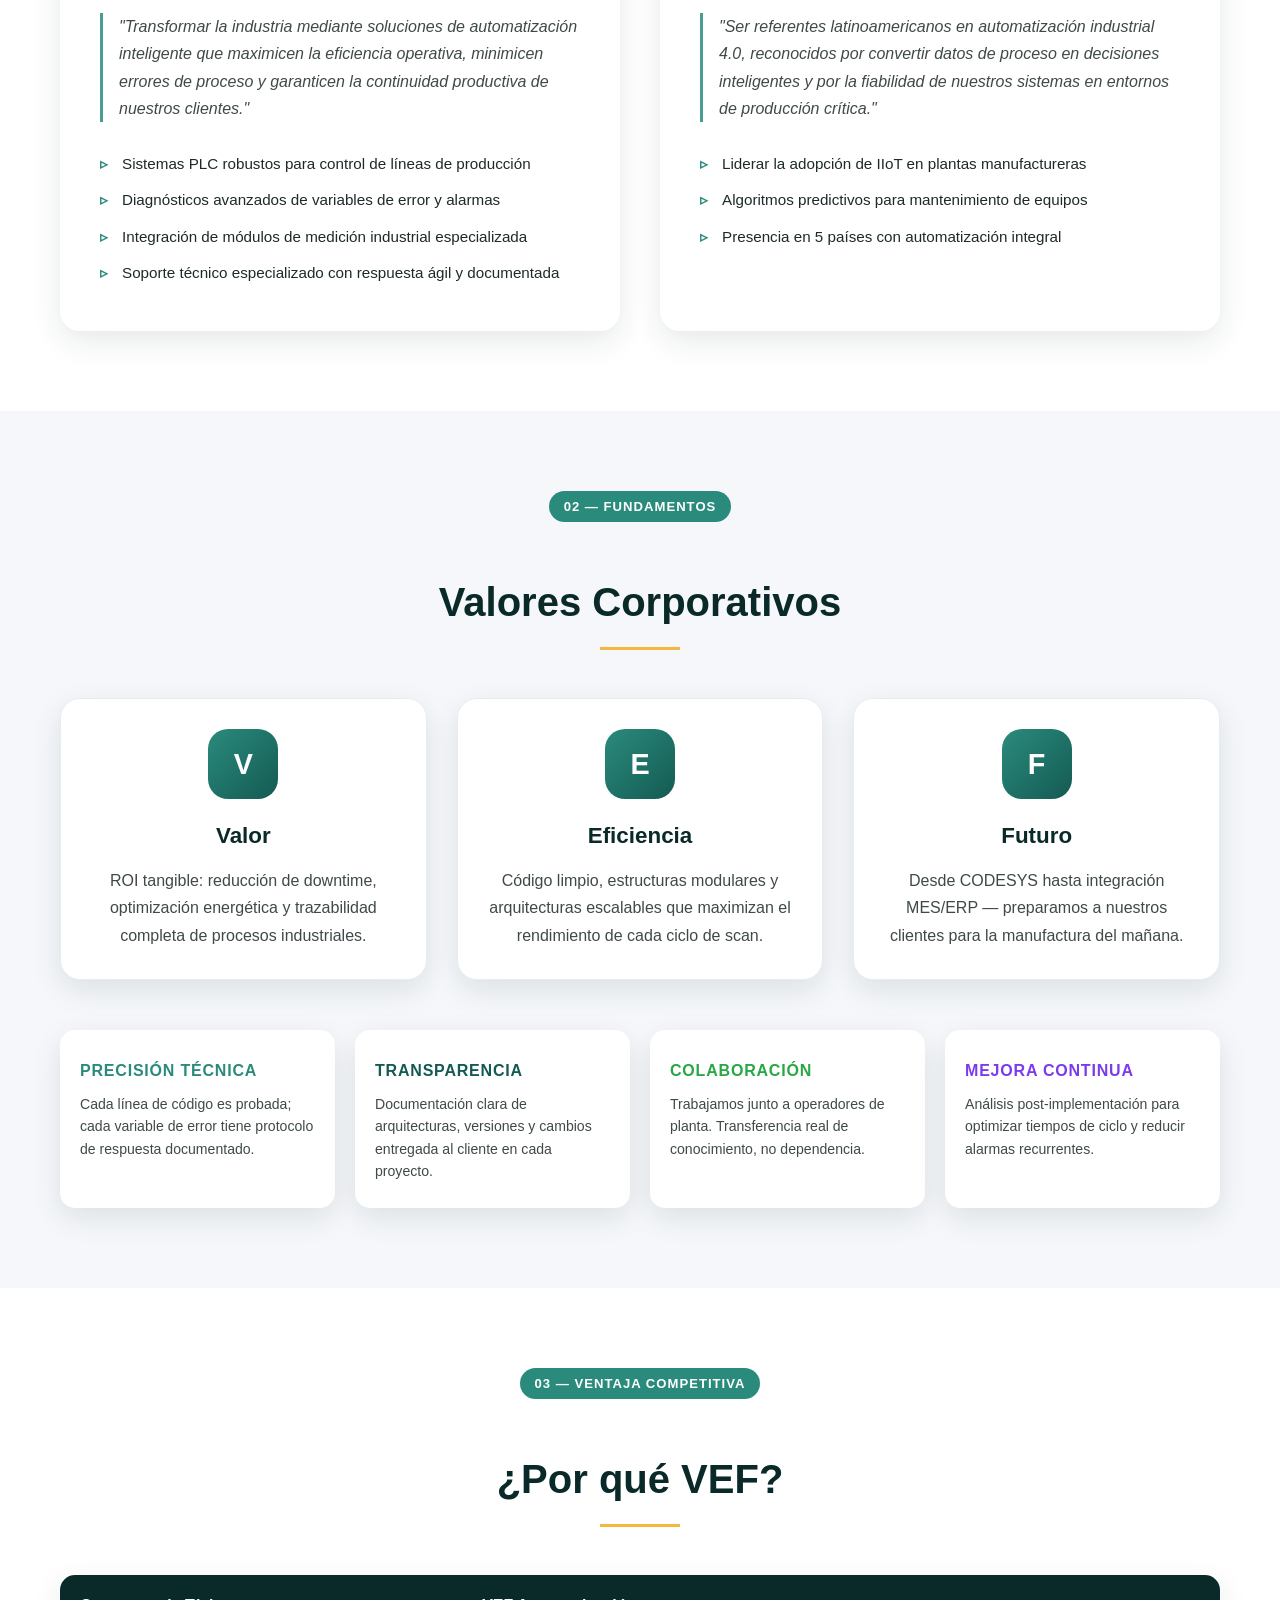
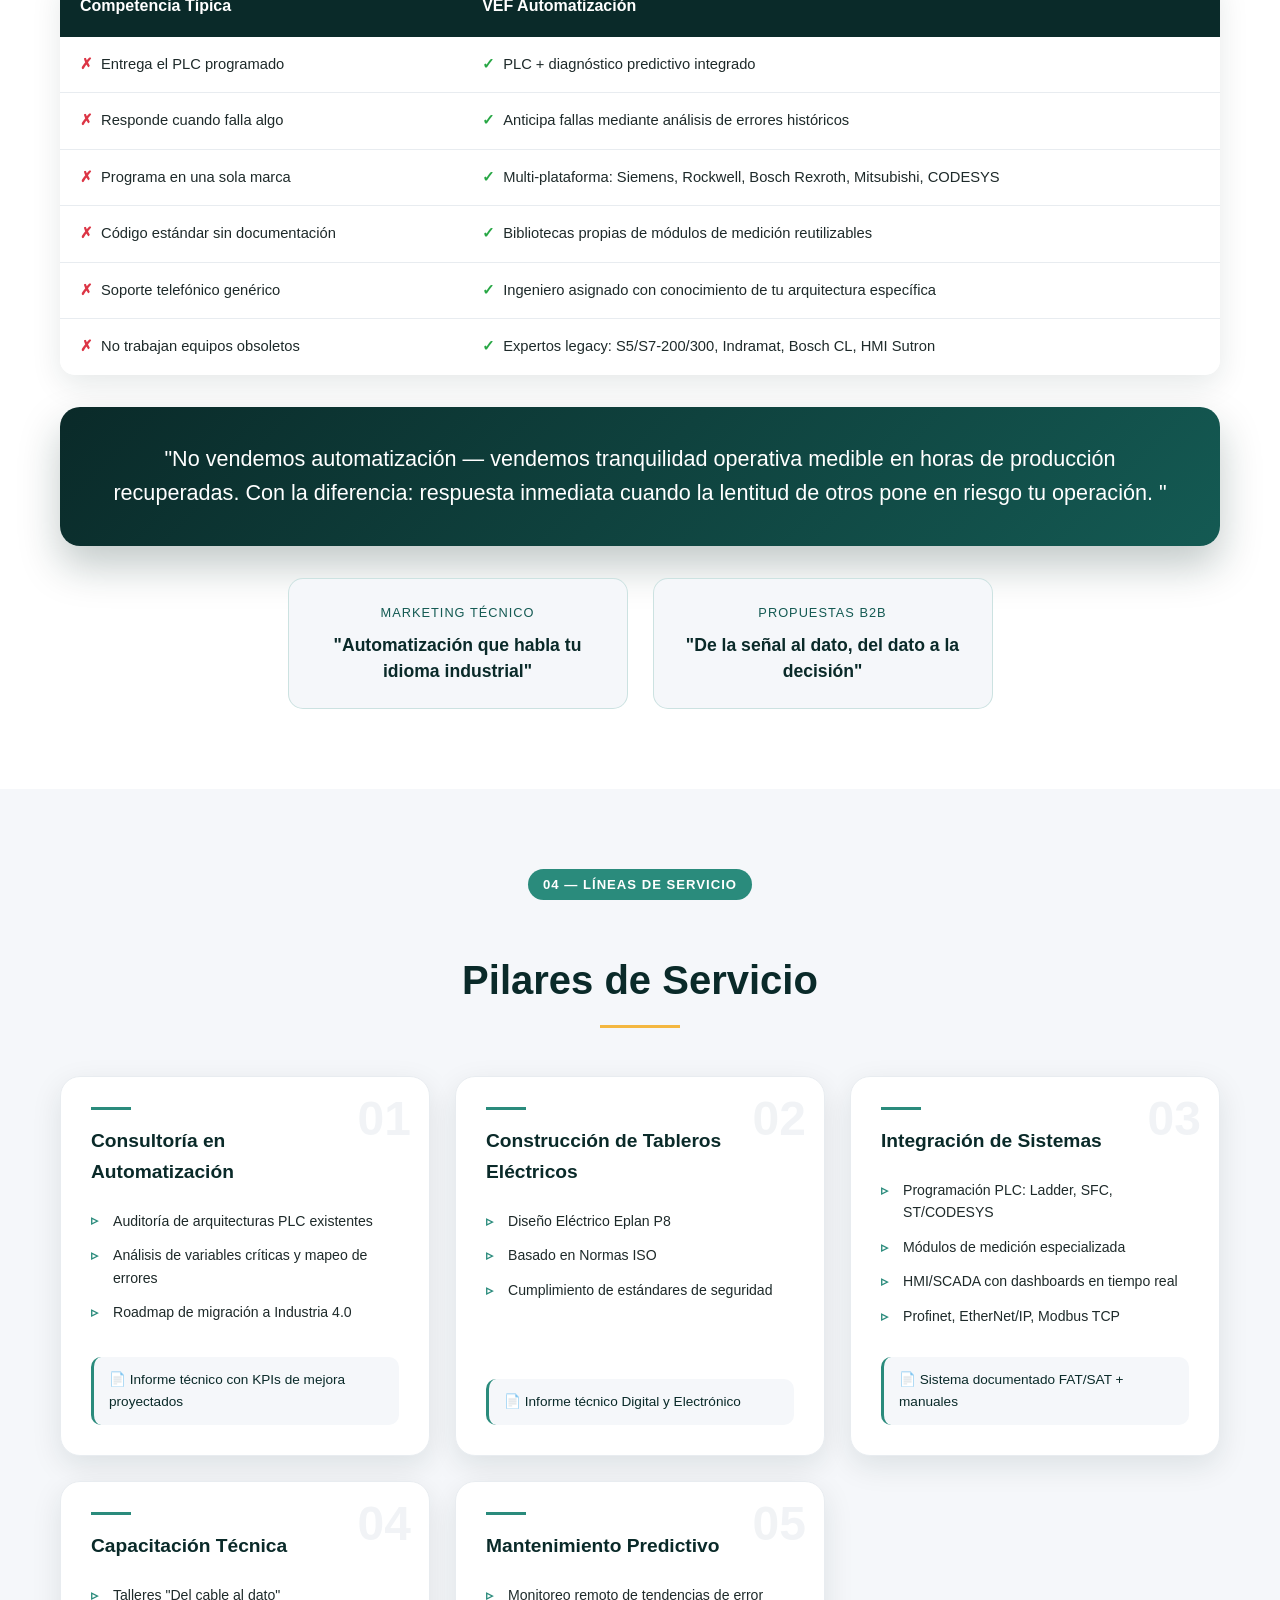
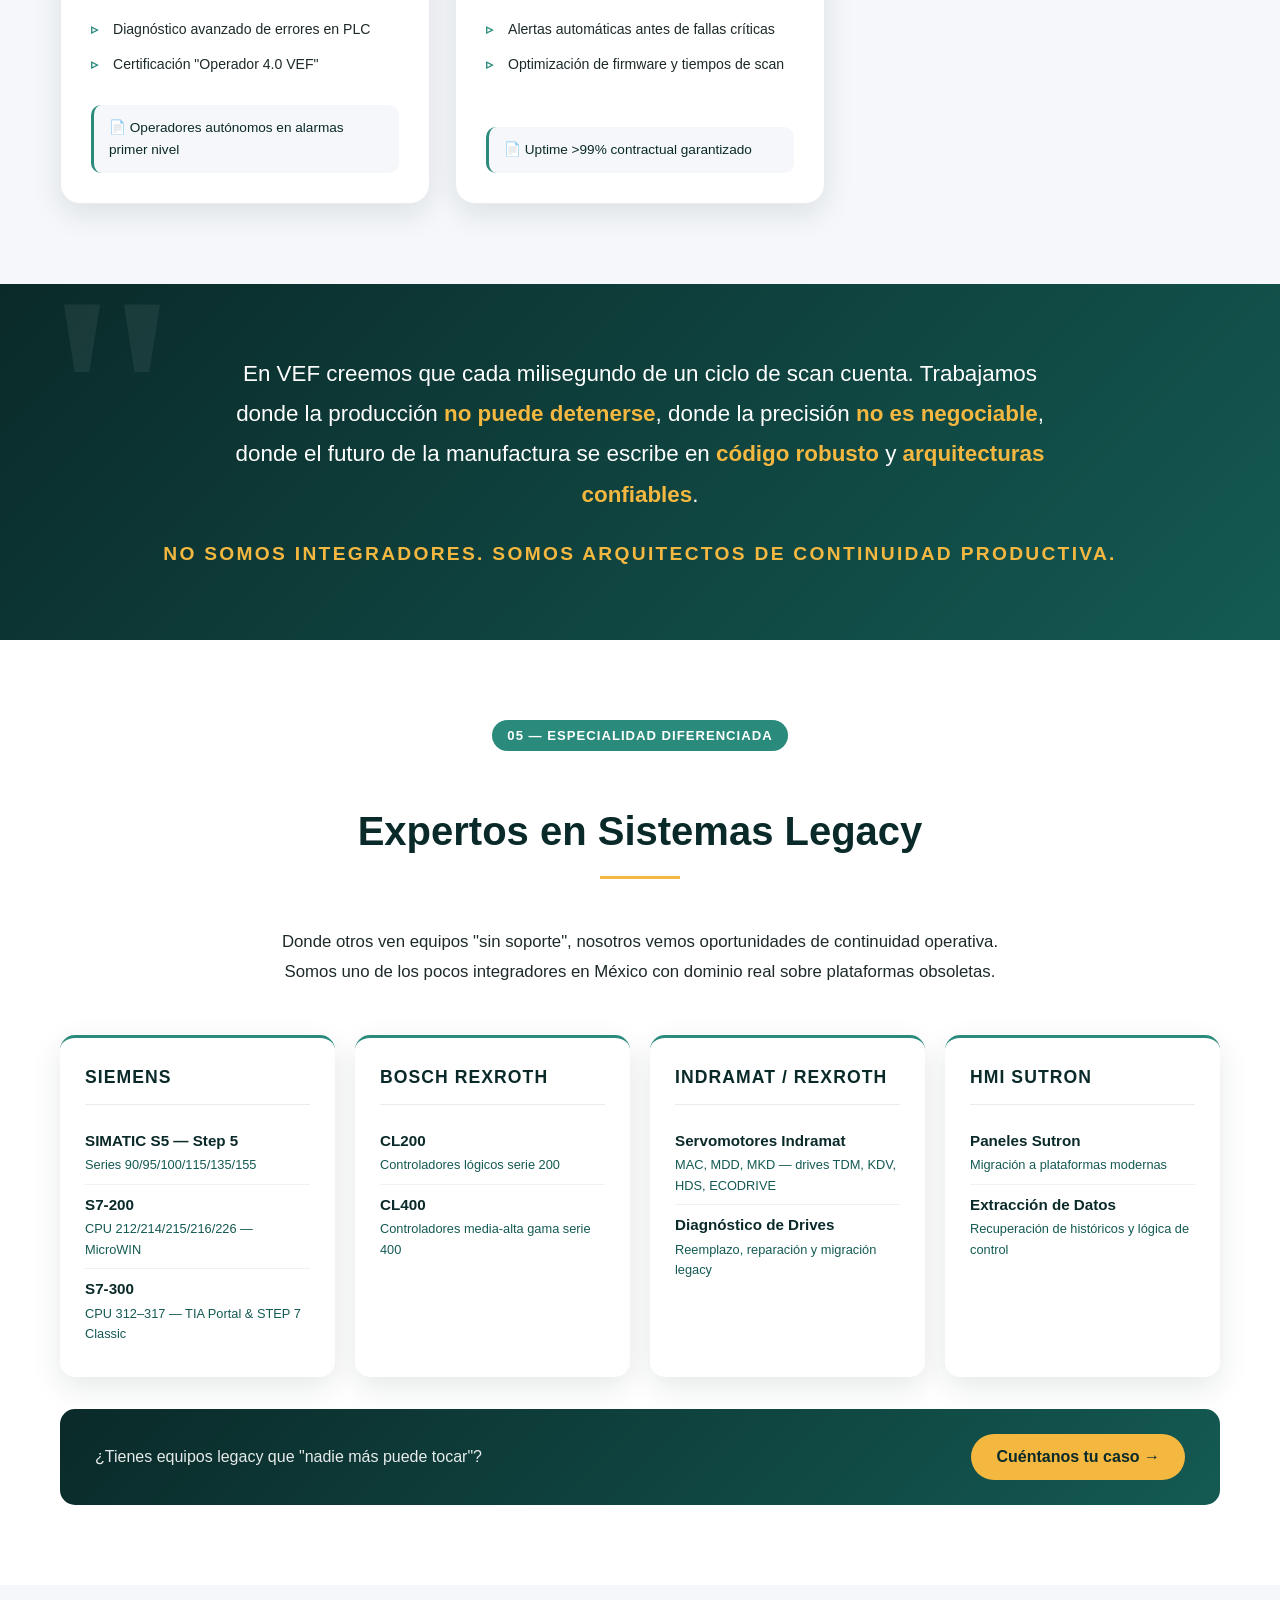
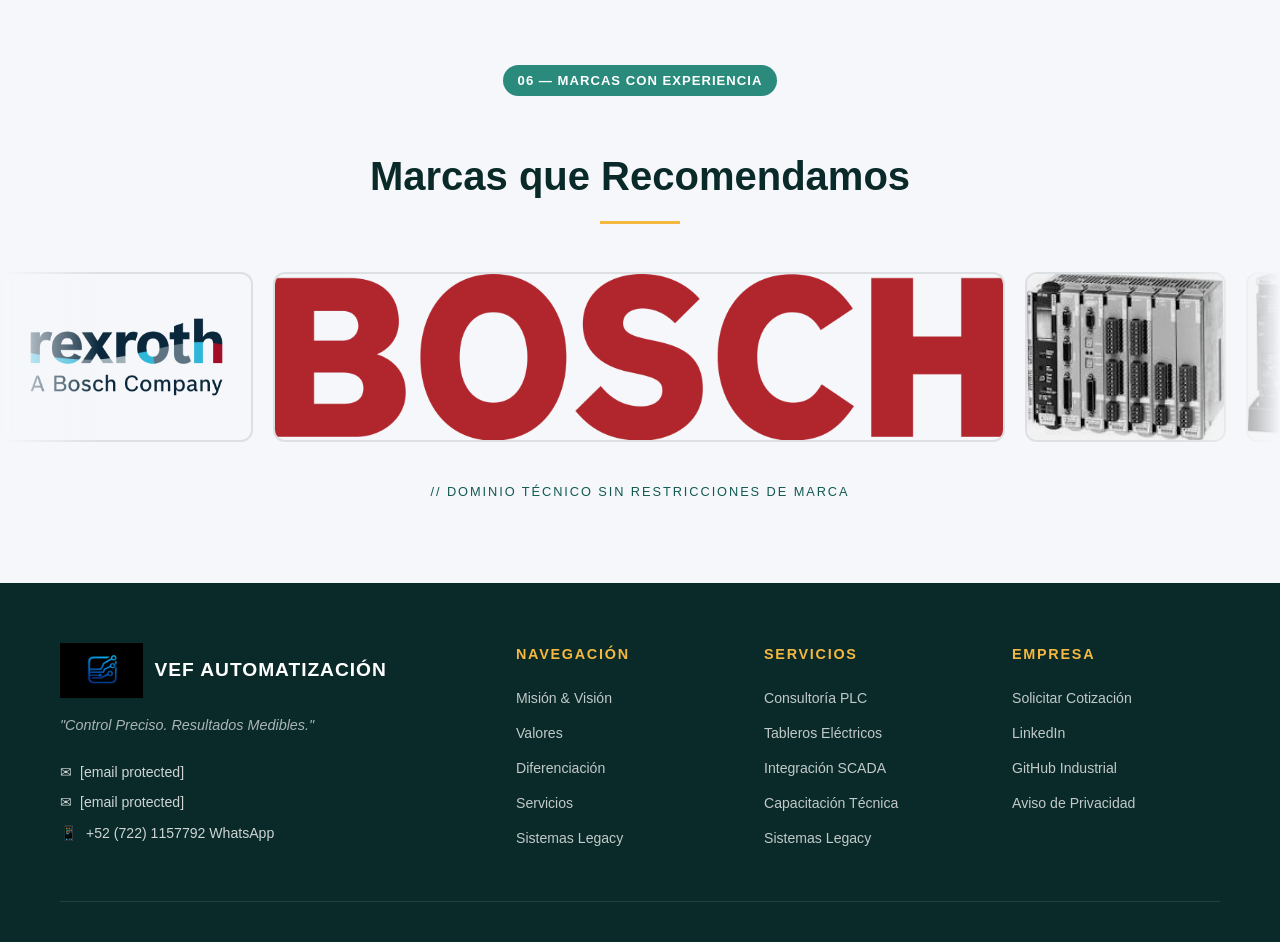
==== commit 57b4bc05: "Cambios" ====
--- a/index.html
+++ b/index.html
@@ -13,25 +13,31 @@
 .reveal { animation: revealFade 0.7s ease both; }
 @keyframes revealFade { from { opacity: 0; transform: translateY(26px); } to { opacity: 1; transform: none; } }
 .reveal.active { opacity: 1; transform: none; }
+.hero-buttons {
+    display: flex !important;
+    flex-wrap: wrap !important;
+    gap: 1rem !important;
+    justify-content: center !important;
+    align-items: center !important;
+}
 .btn-socios {
-    background: linear-gradient(135deg, #f59e0b, #d97706);
+    background: transparent;
     color: #fff !important;
-    border: none;
+    border: 2px solid rgba(255,255,255,0.6);
     padding: 0.85rem 1.8rem;
-    border-radius: 6px;
+    border-radius: 50px;
     font-weight: 600;
     font-size: 0.95rem;
     letter-spacing: 0.02em;
     text-decoration: none;
-    transition: transform 0.2s, box-shadow 0.2s;
+    transition: background 0.2s, border-color 0.2s;
     display: inline-flex;
     align-items: center;
     gap: 0.4rem;
-    box-shadow: 0 4px 15px rgba(245,158,11,0.35);
 }
 .btn-socios:hover {
-    transform: translateY(-2px);
-    box-shadow: 0 8px 25px rgba(245,158,11,0.5);
+    background: rgba(255,255,255,0.1);
+    border-color: #fff;
 }
 </style>
 </head>
@@ -49,6 +55,7 @@
             <li><a href="proyectos.html">Proyectos</a></li>
             <li><a href="#valores">Misión y Valores</a></li>
             <li><a href="#contacto">Contacto</a></li>
+            <li><a href="socios.html">Socios Comerciales</a></li>
             <li class="dropdown">
                 <a href="#" class="dropbtn">Más ▾</a>
                 <div class="dropdown-content">
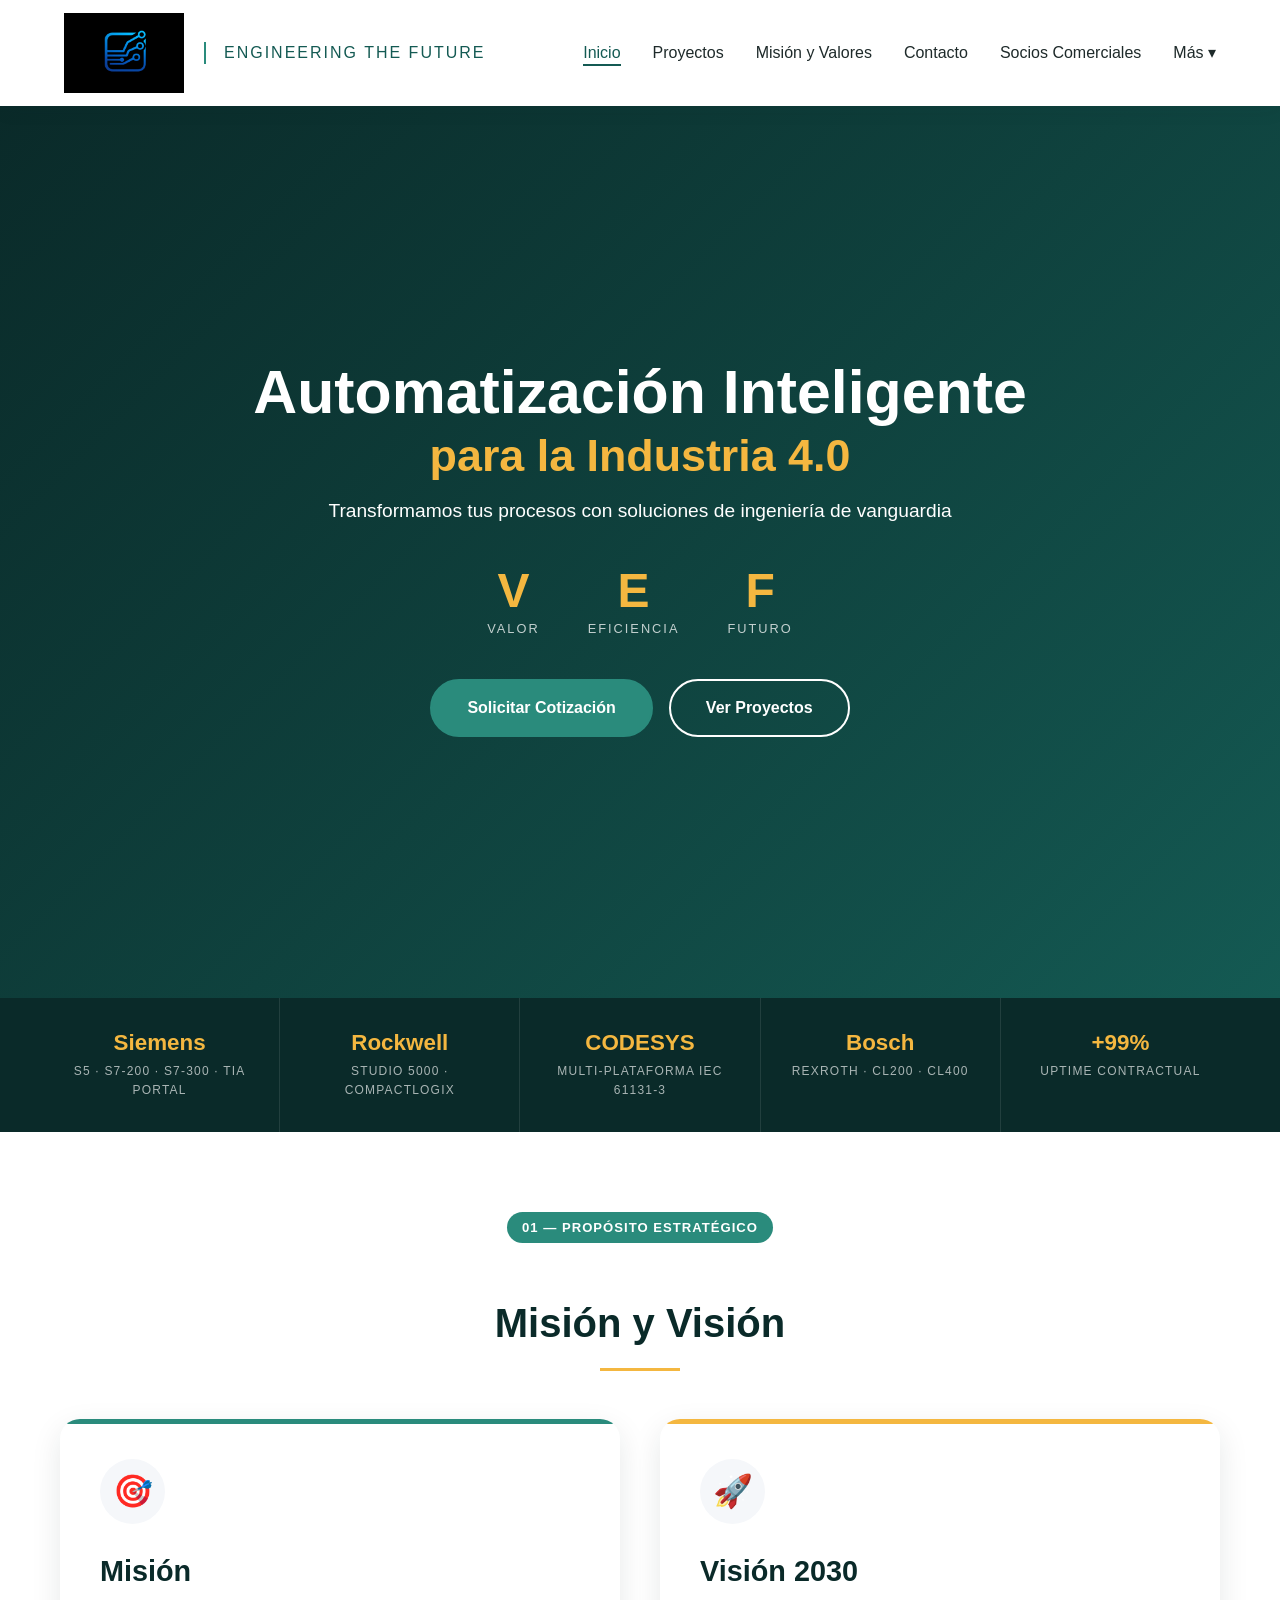
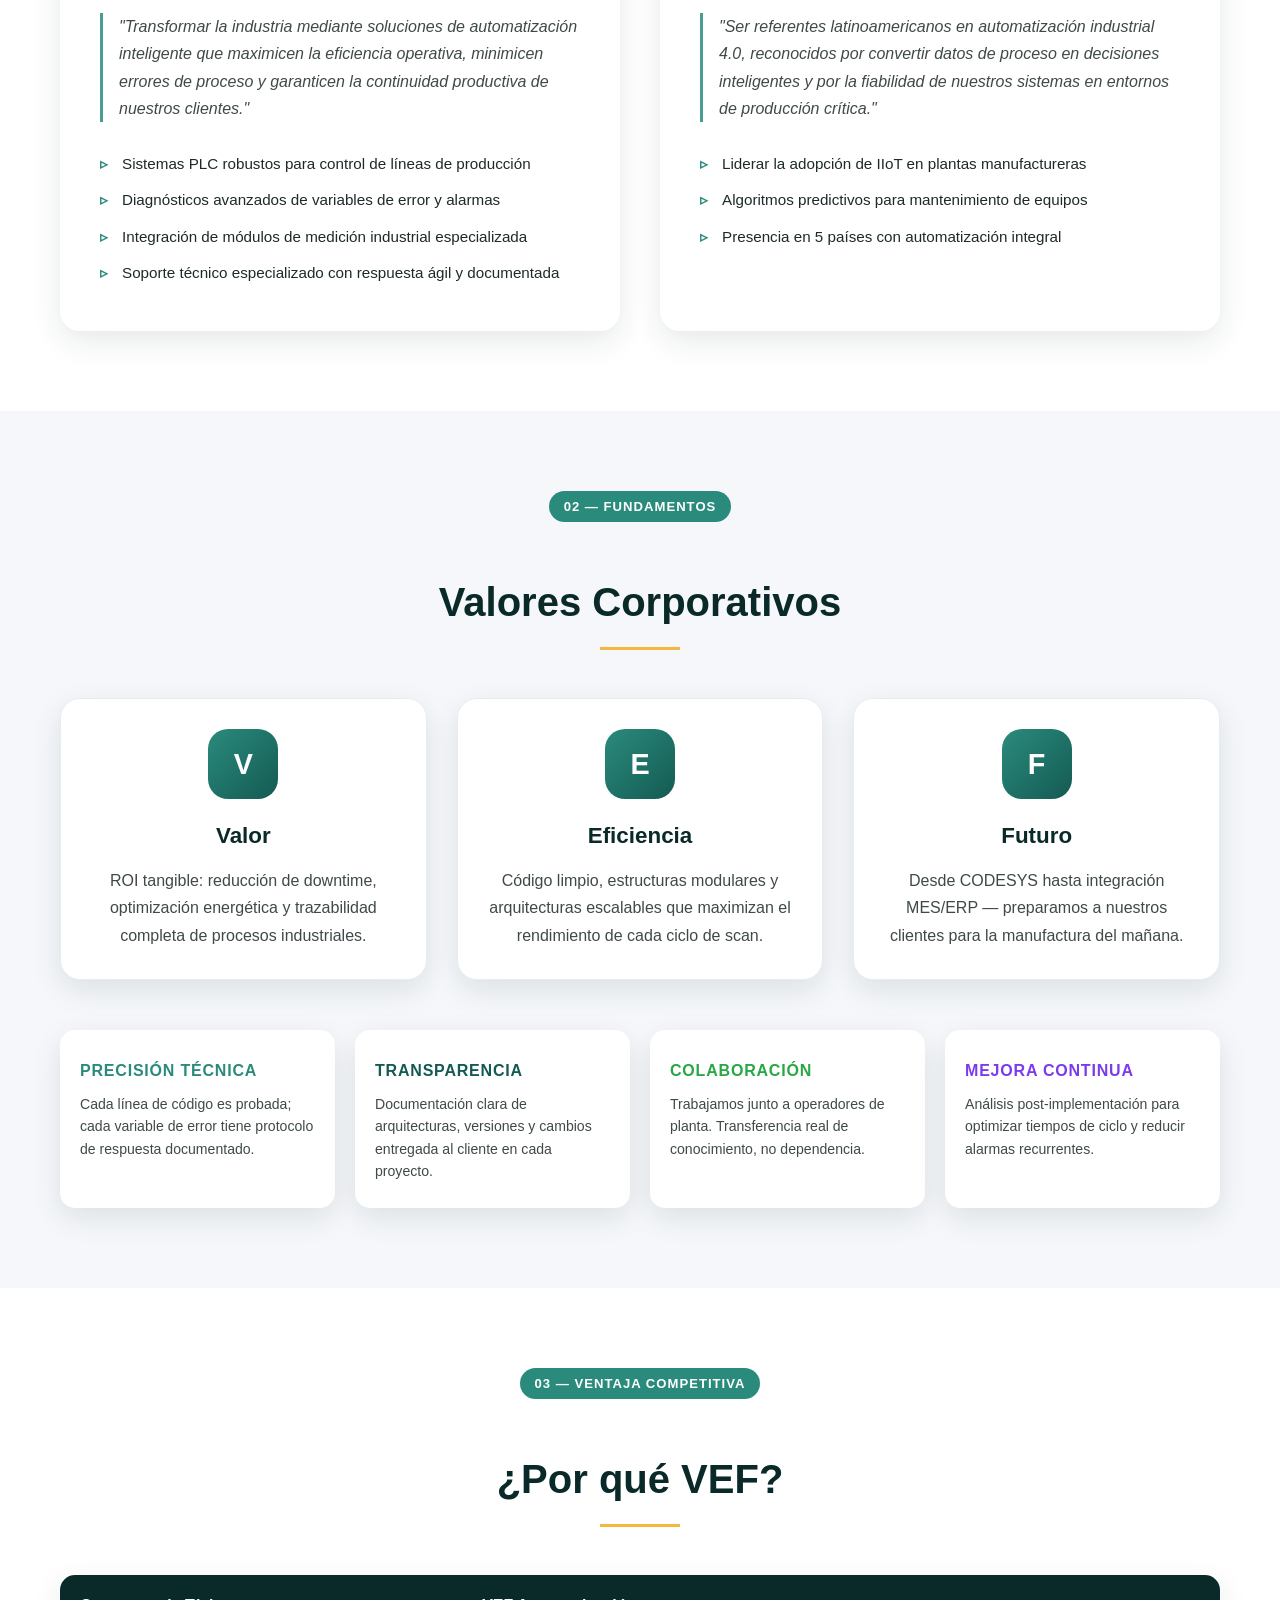
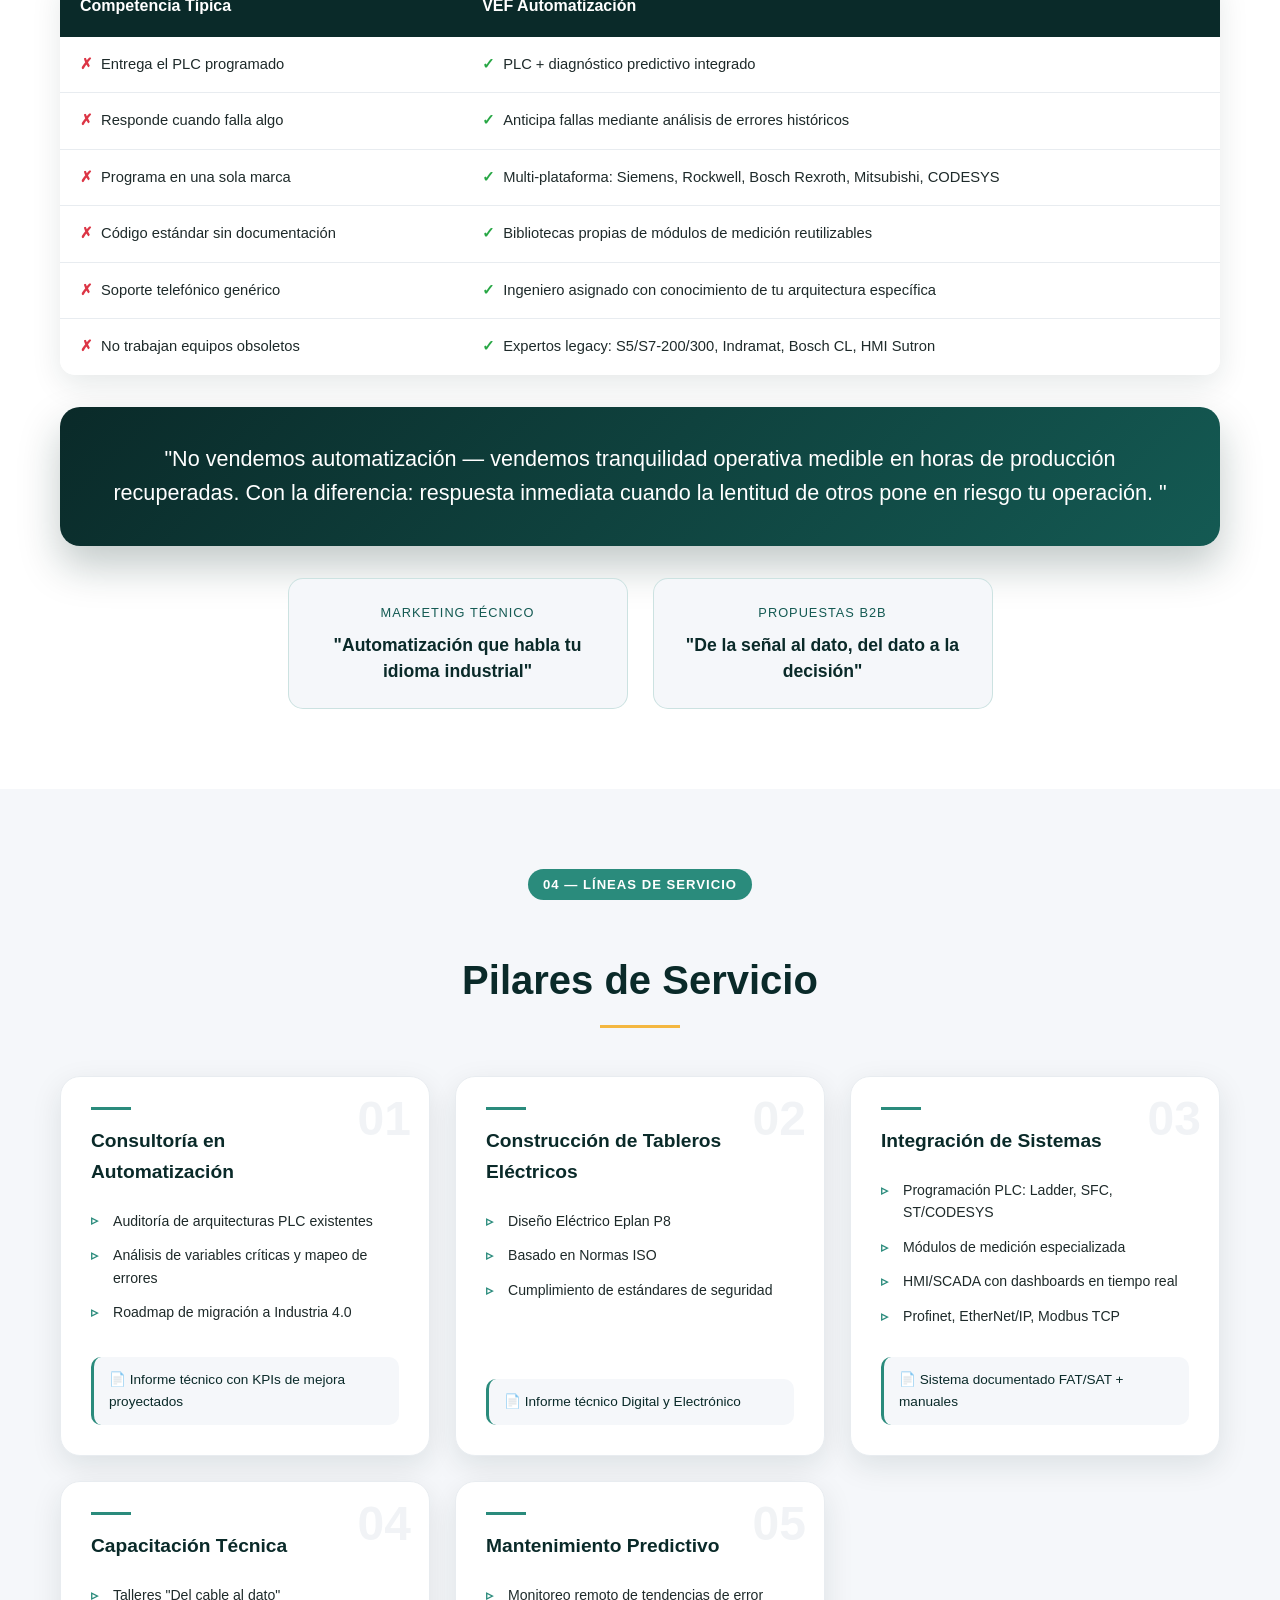
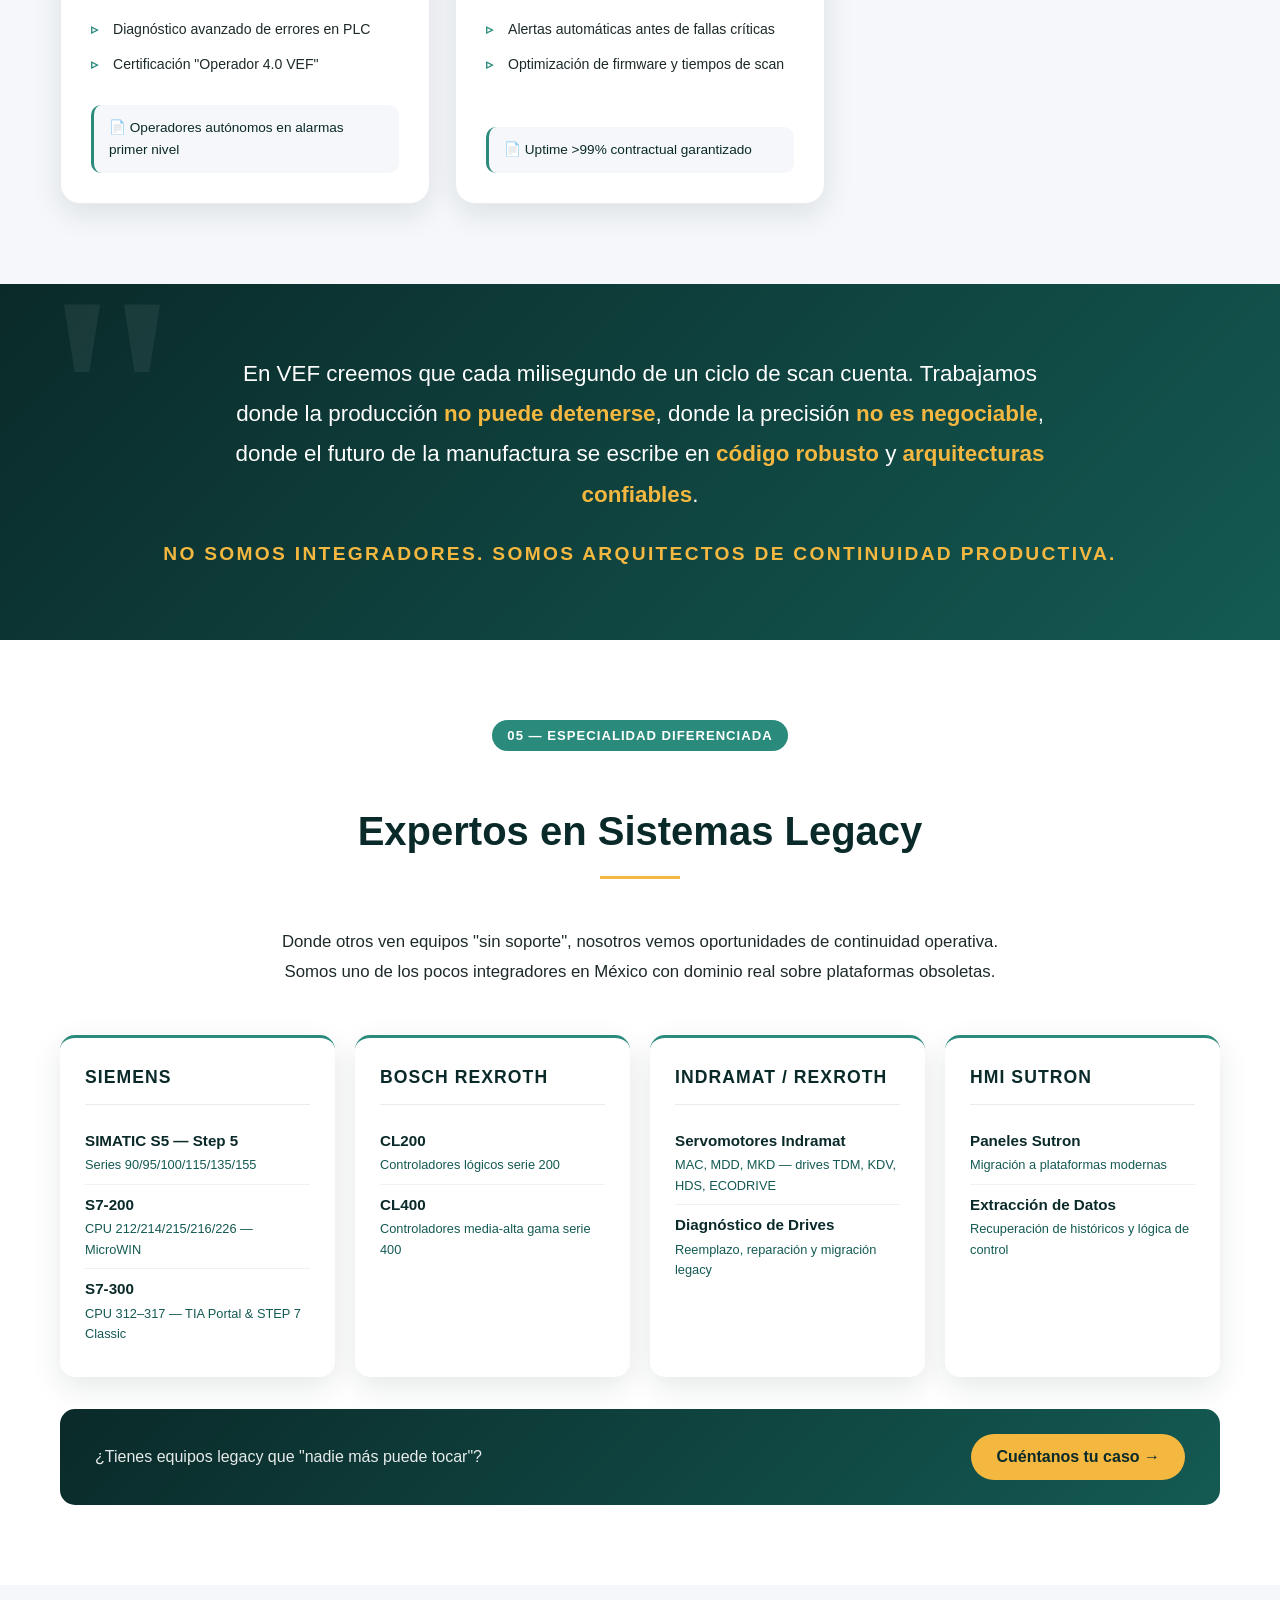
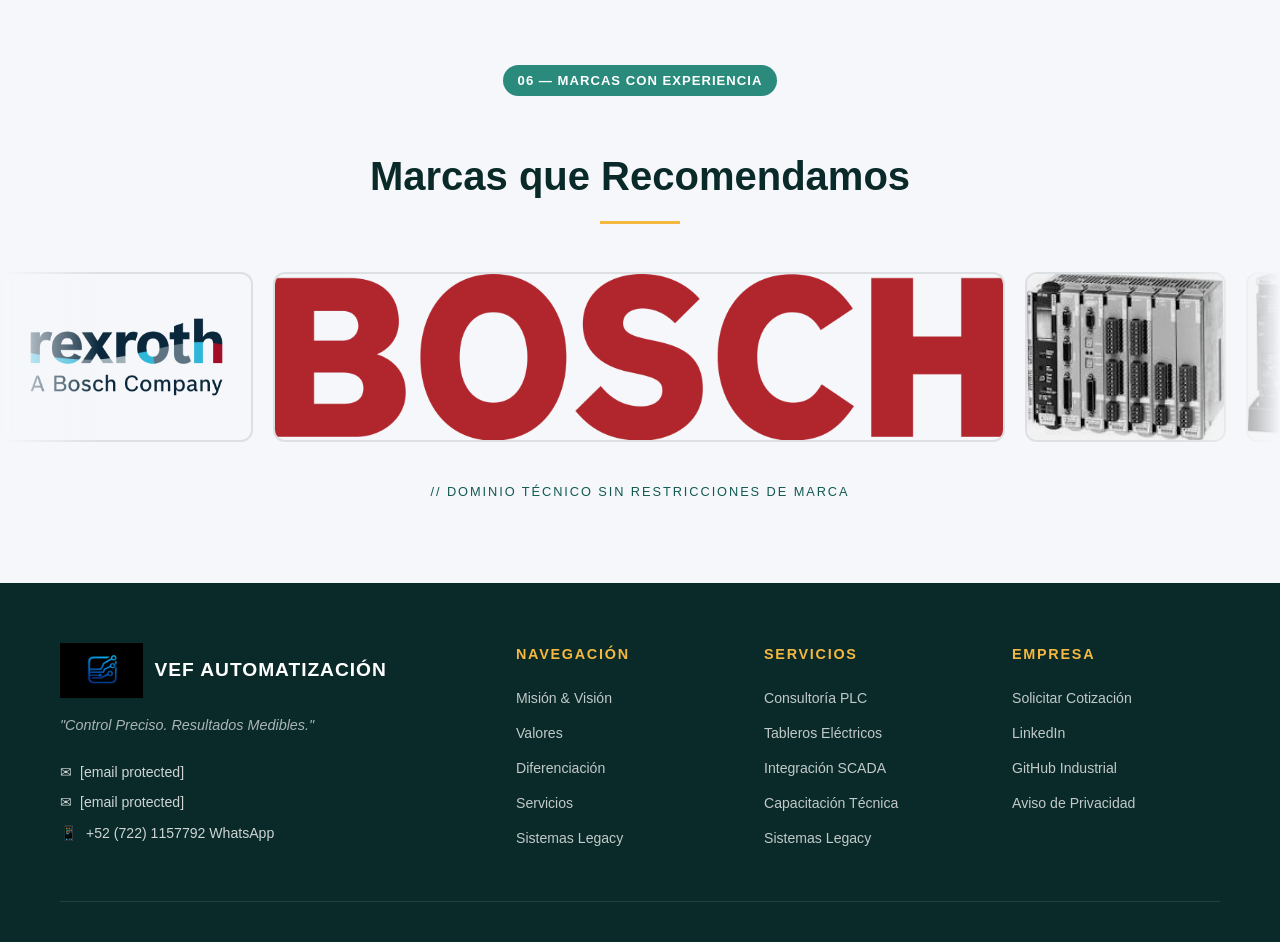
==== commit 37ad4ab7: "Cambios" ====
--- a/index.html
+++ b/index.html
@@ -103,7 +103,7 @@
         <div class="hero-buttons">
             <a href="proyectos.html" class="btn btn-primary">Solicitar Cotización</a>
             <a href="#servicios" class="btn btn-secondary">Ver Proyectos</a>
-            <a href="socios.html" class="btn btn-socios">🤝 Socios Comerciales</a>
+
         </div>
     </div>
 </section>
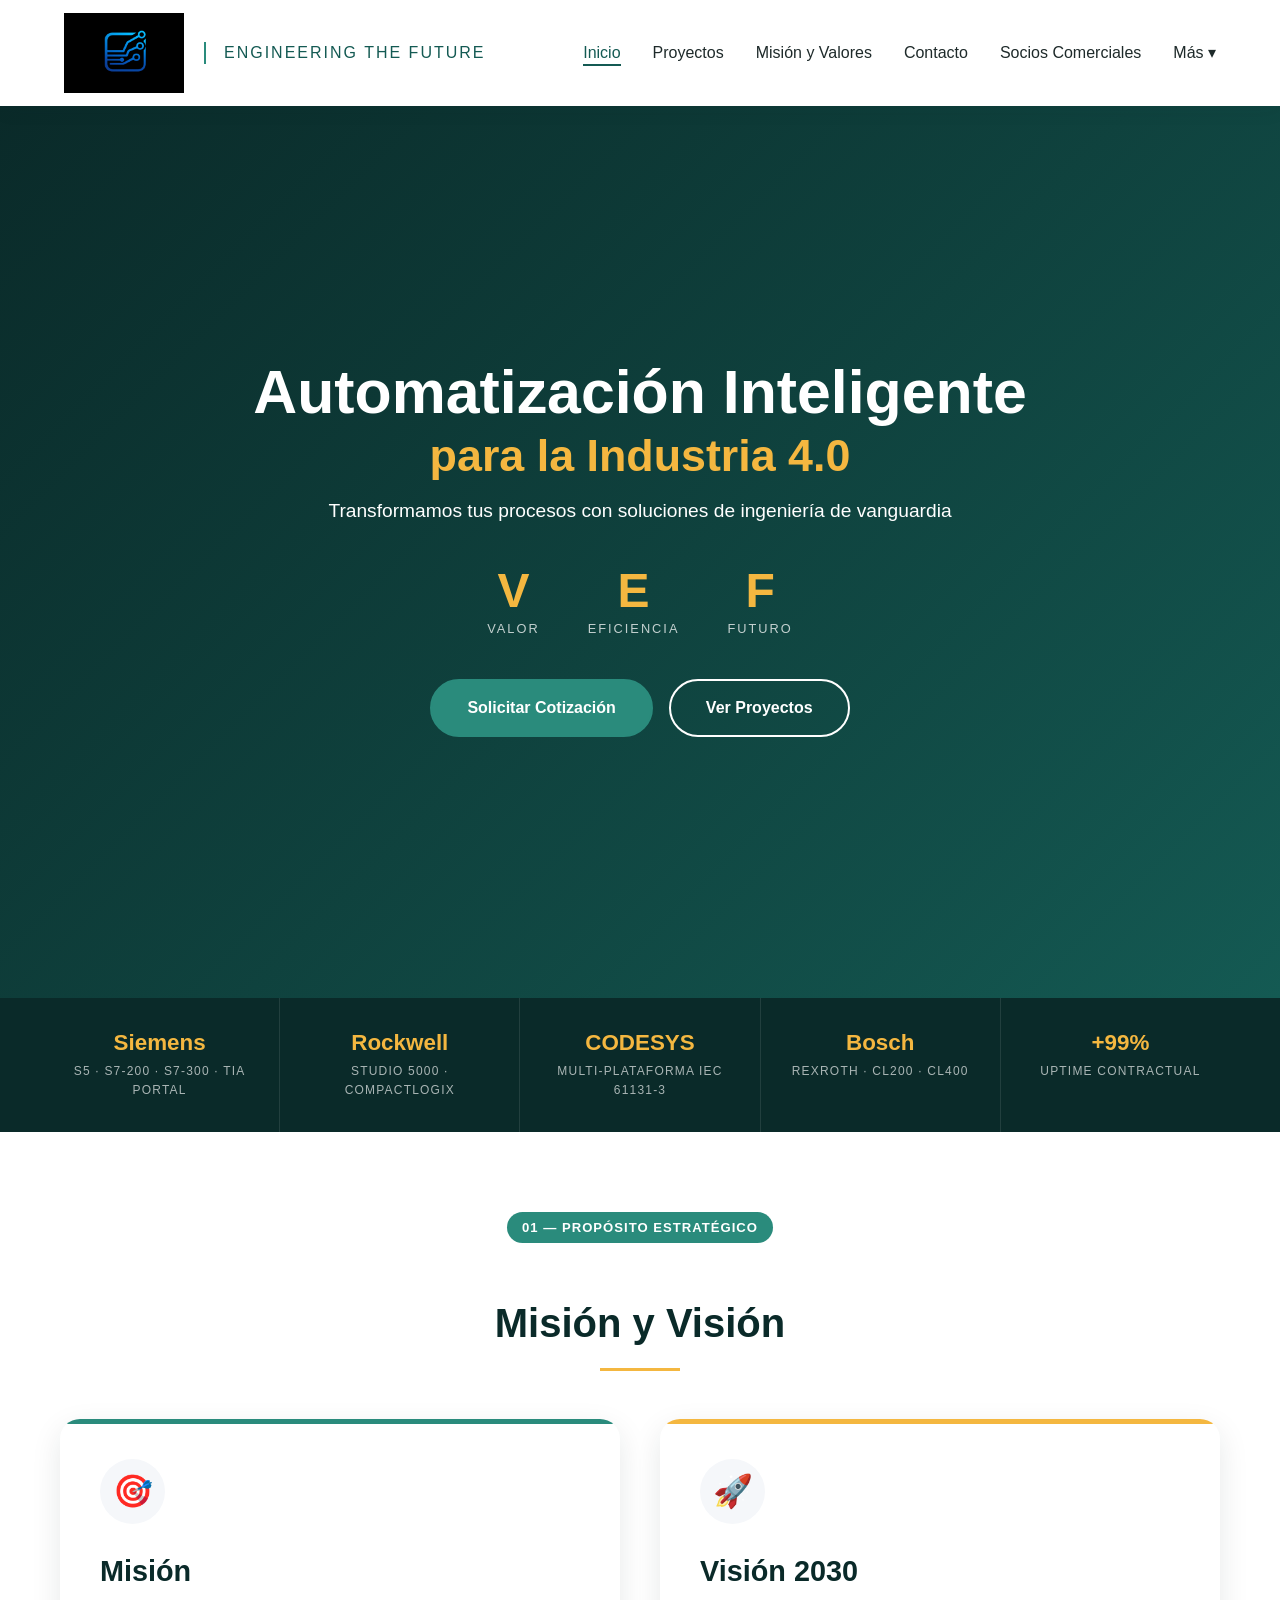
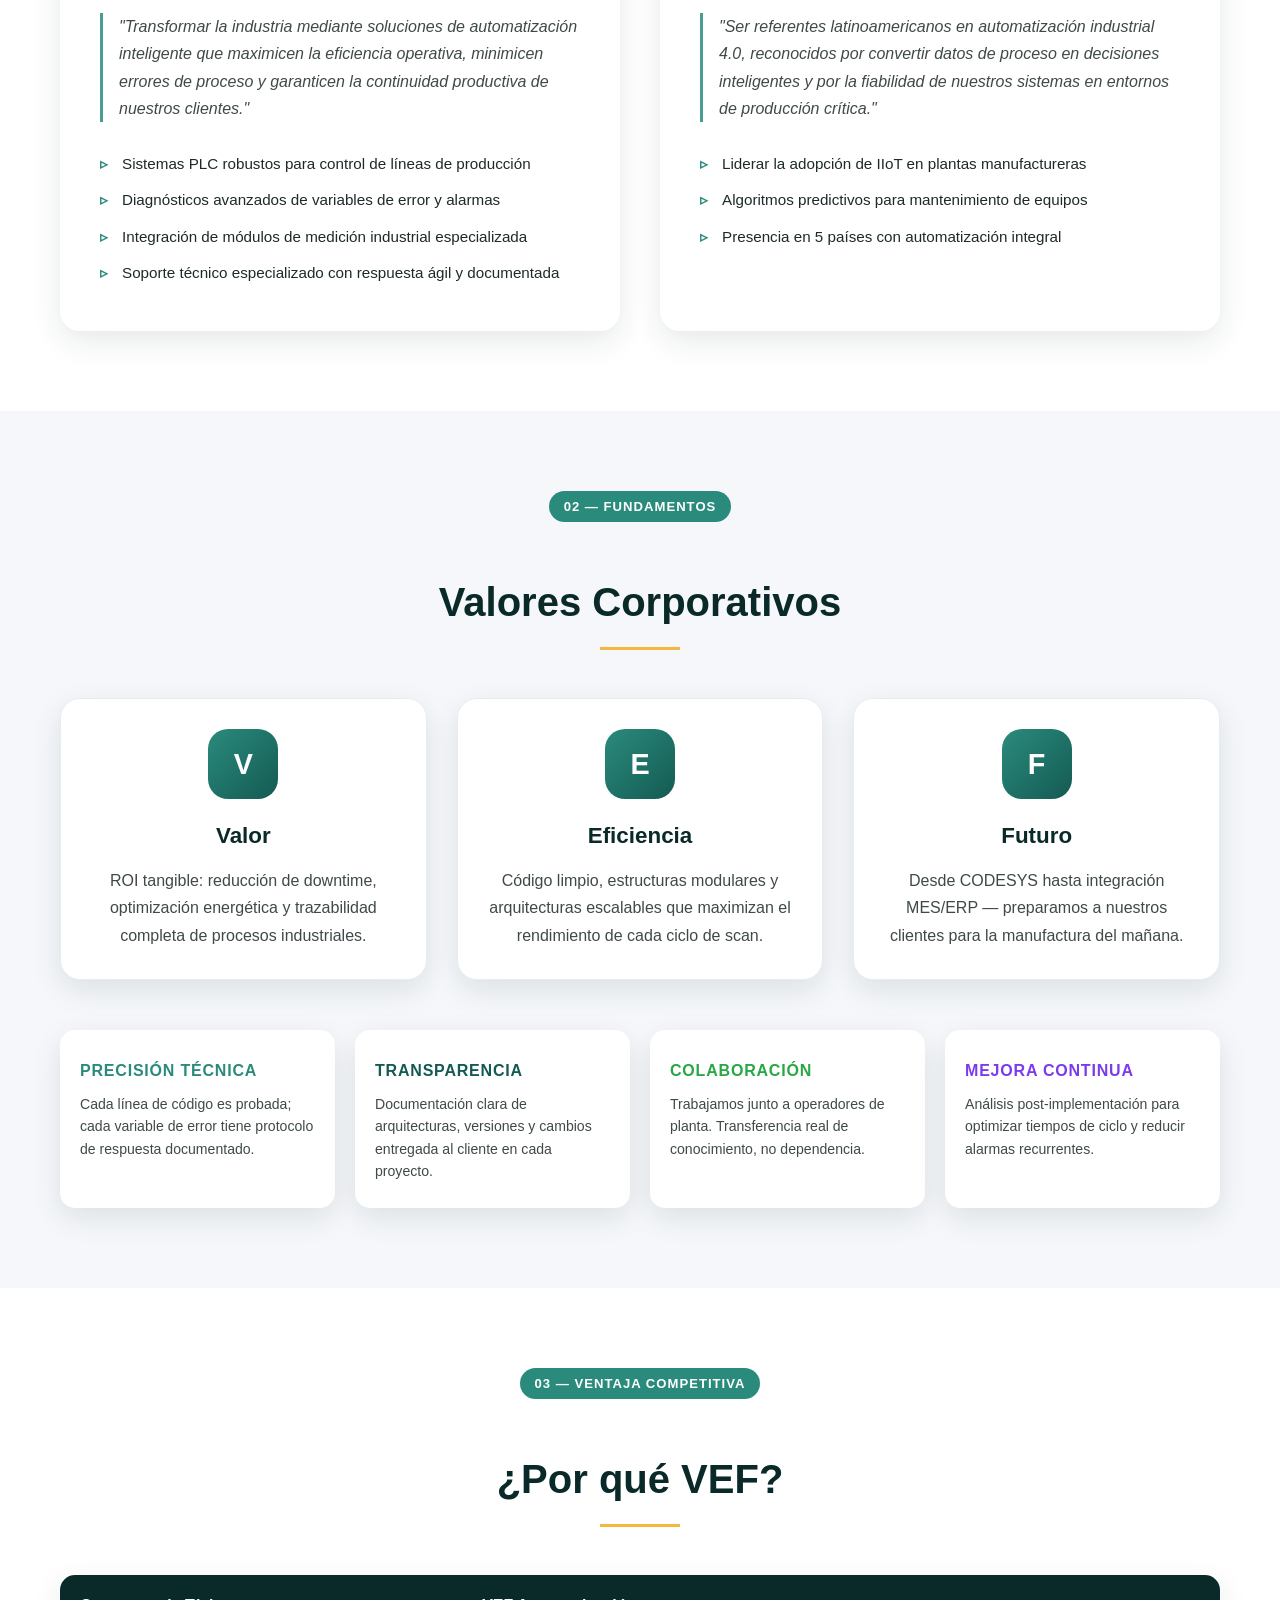
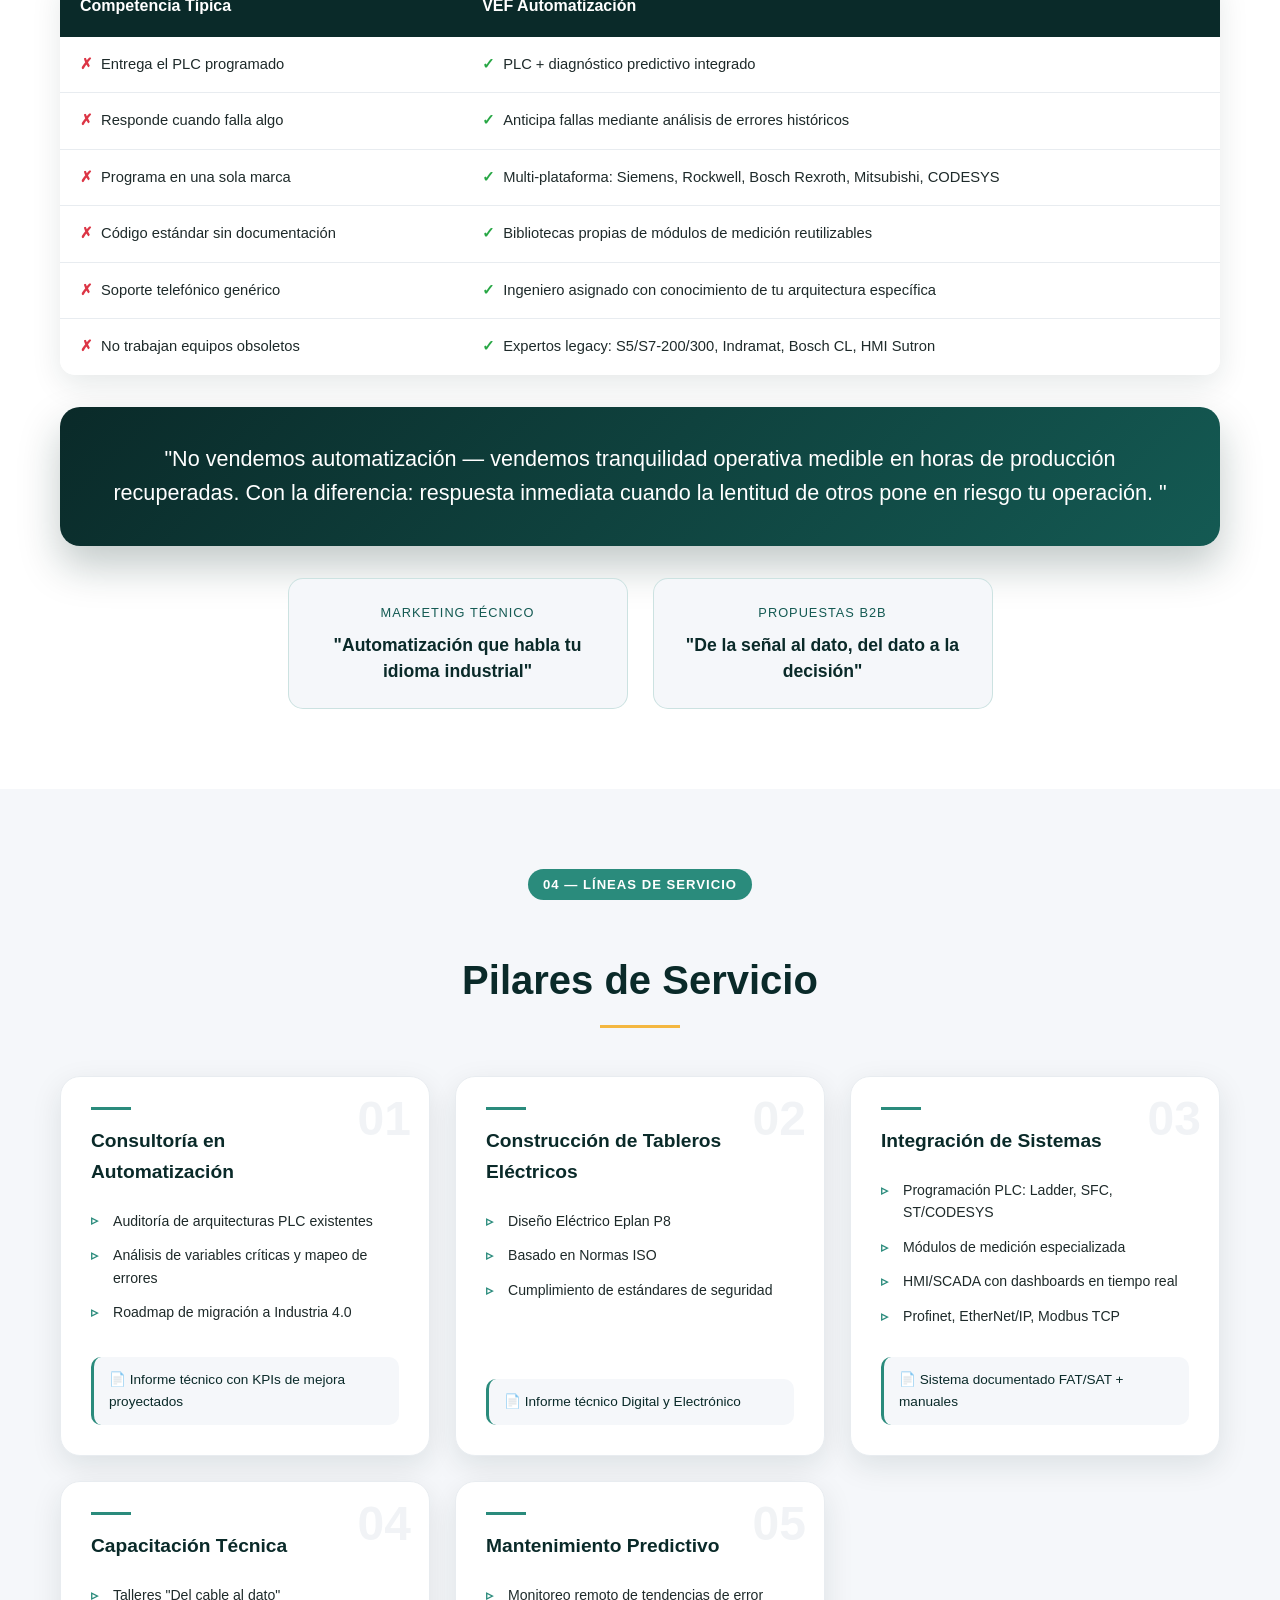
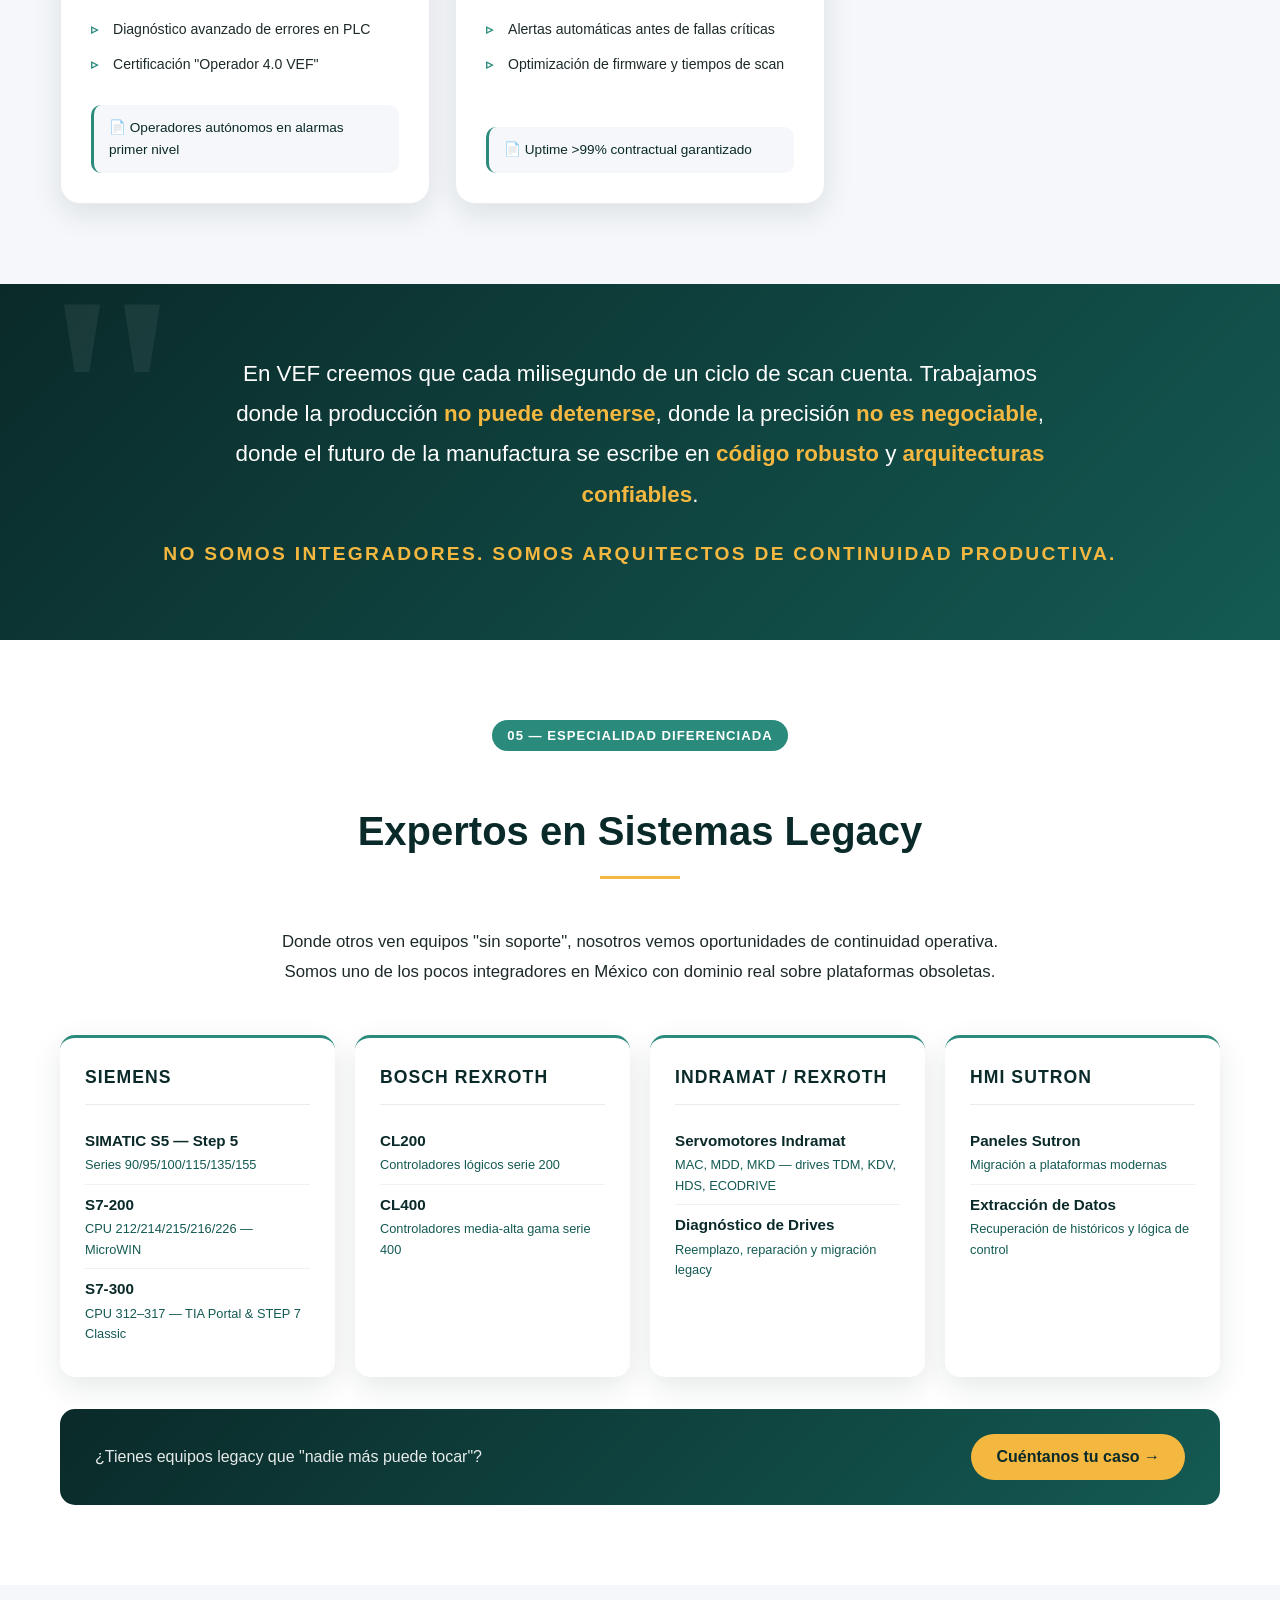
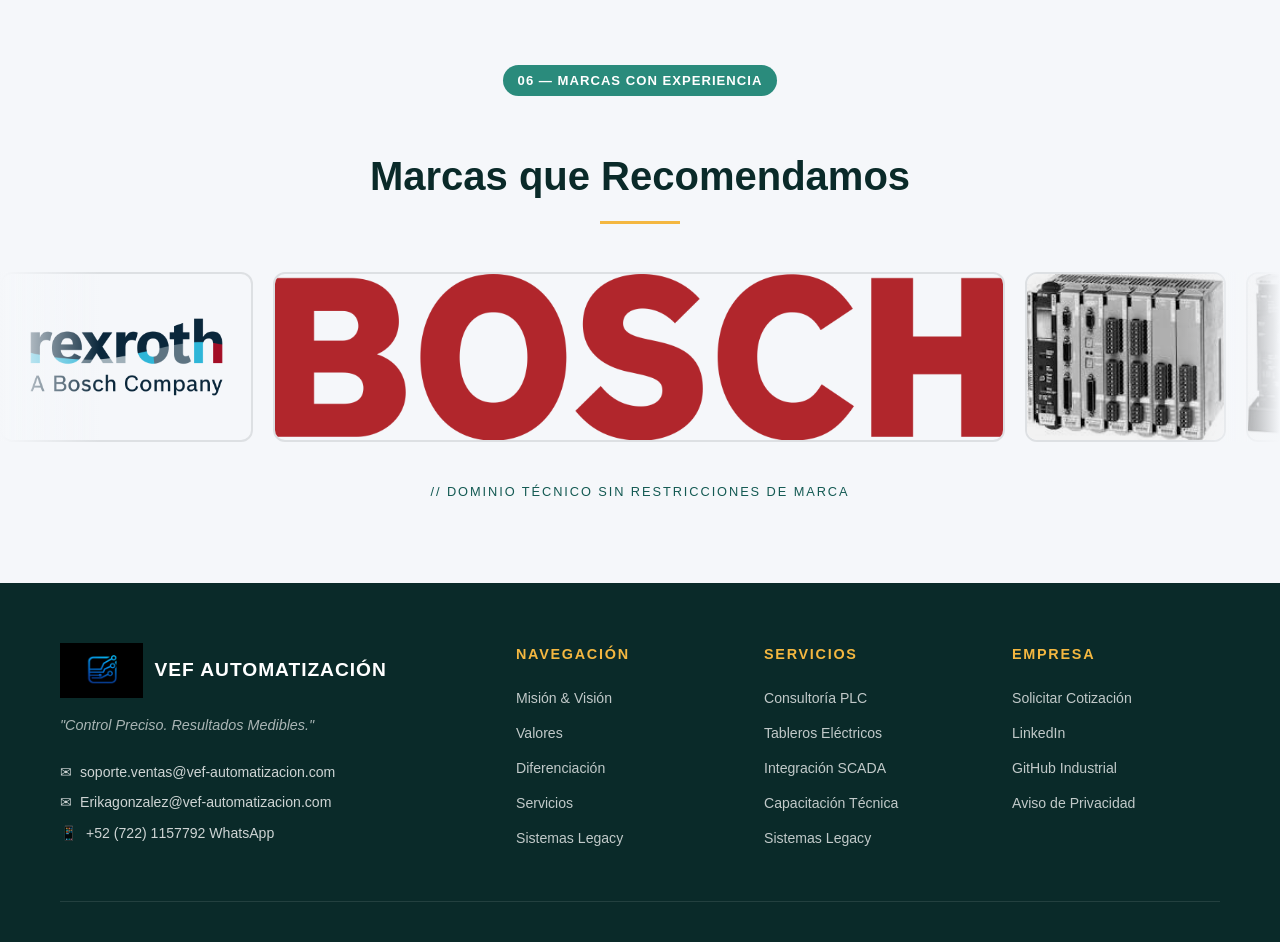
==== commit 63f5eda1: "Cambios" ====
--- a/index.html
+++ b/index.html
@@ -455,8 +455,8 @@
                     <span class="footer-brand">VEF Automatización</span>
                 </div>
                 <p class="footer-tagline">"Control Preciso. Resultados Medibles."</p>
-                <p class="footer-contact-item">✉ <a href="/cdn-cgi/l/email-protection#6610030812071526100300071312090b07120f1c07050f09084805090b"><span class="__cf_email__" data-cfemail="d0a6b5bea4b1a390a6b5b6b1a5a4bfbdb1a4b9aab1b3b9bfbefeb3bfbd">[email&#160;protected]</span></a></p>
-                <p class="footer-contact-item">✉ <a href="/cdn-cgi/l/email-protection#3f495a514b5e4c7f495a595e4a4b50525e4b56455e5c565051115c5052"><span class="__cf_email__" data-cfemail="e395868d978290a39586858296978c8e82978a9982808a8c8dcd808c8e">[email&#160;protected]</span></a></p>
+                <p class="footer-contact-item">✉ <a href="mailto:soporte.ventas@vef-automatizacion.com">soporte.ventas@vef-automatizacion.com</a></p>
+                <p class="footer-contact-item">✉ <a href="mailto:Erikagonzalez@vef-automatizacion.com">Erikagonzalez@vef-automatizacion.com</a></p>
                 <p class="footer-contact-item">📱 <a href="https://wa.me/527221157792">+52 (722) 1157792 WhatsApp</a></p>
             </div>
             <div class="footer-col">
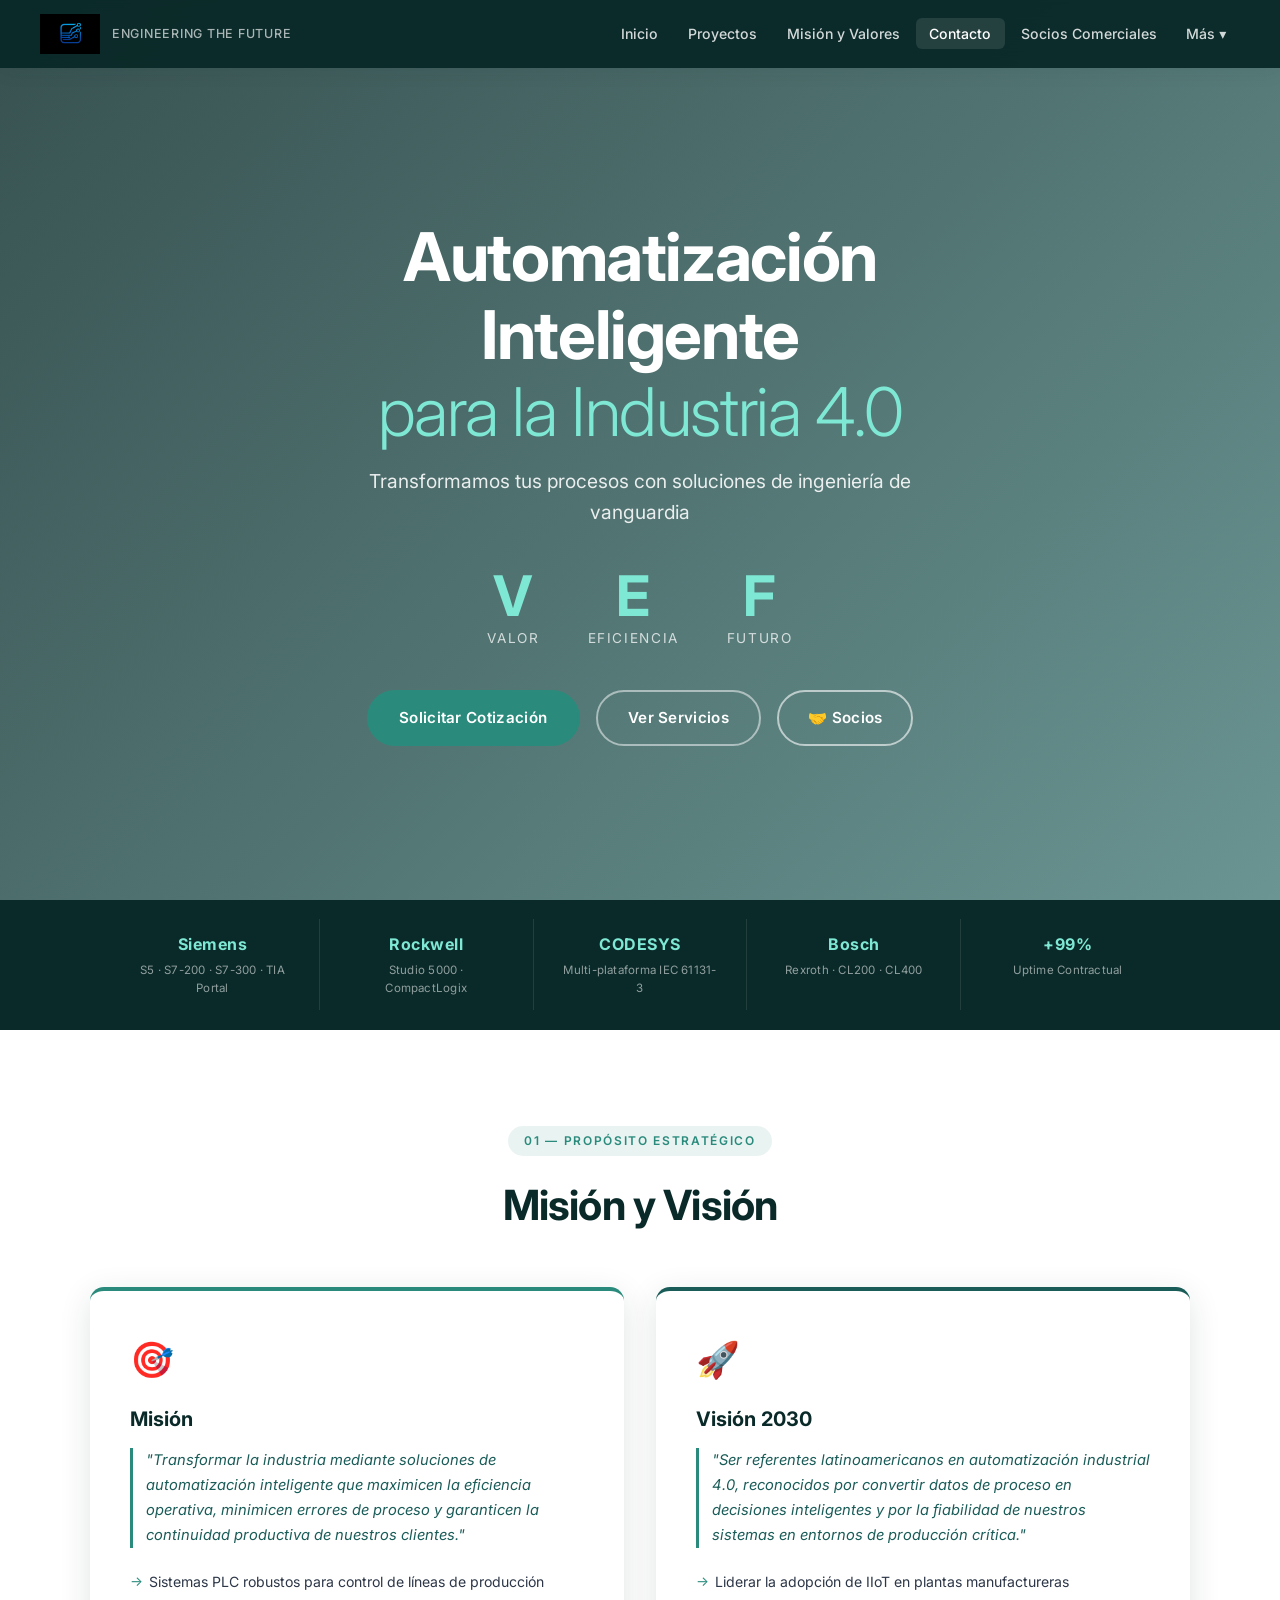
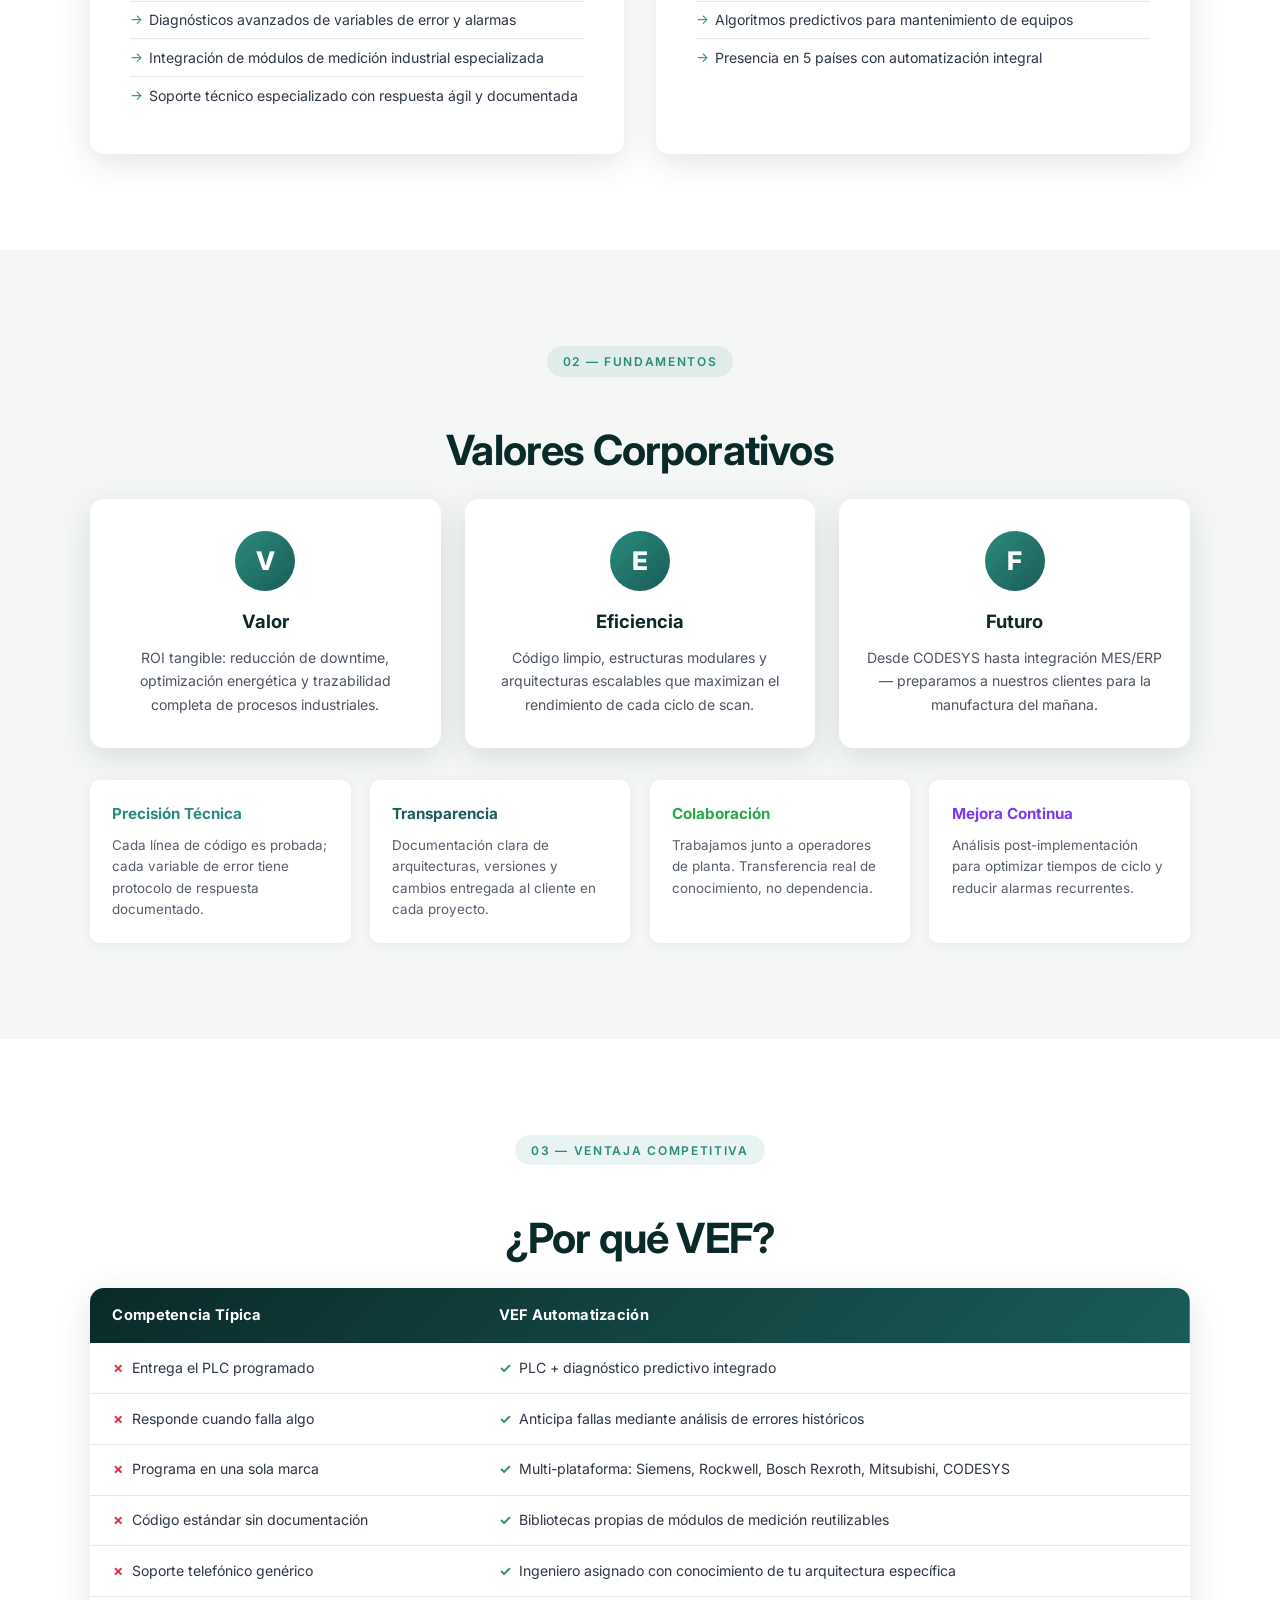
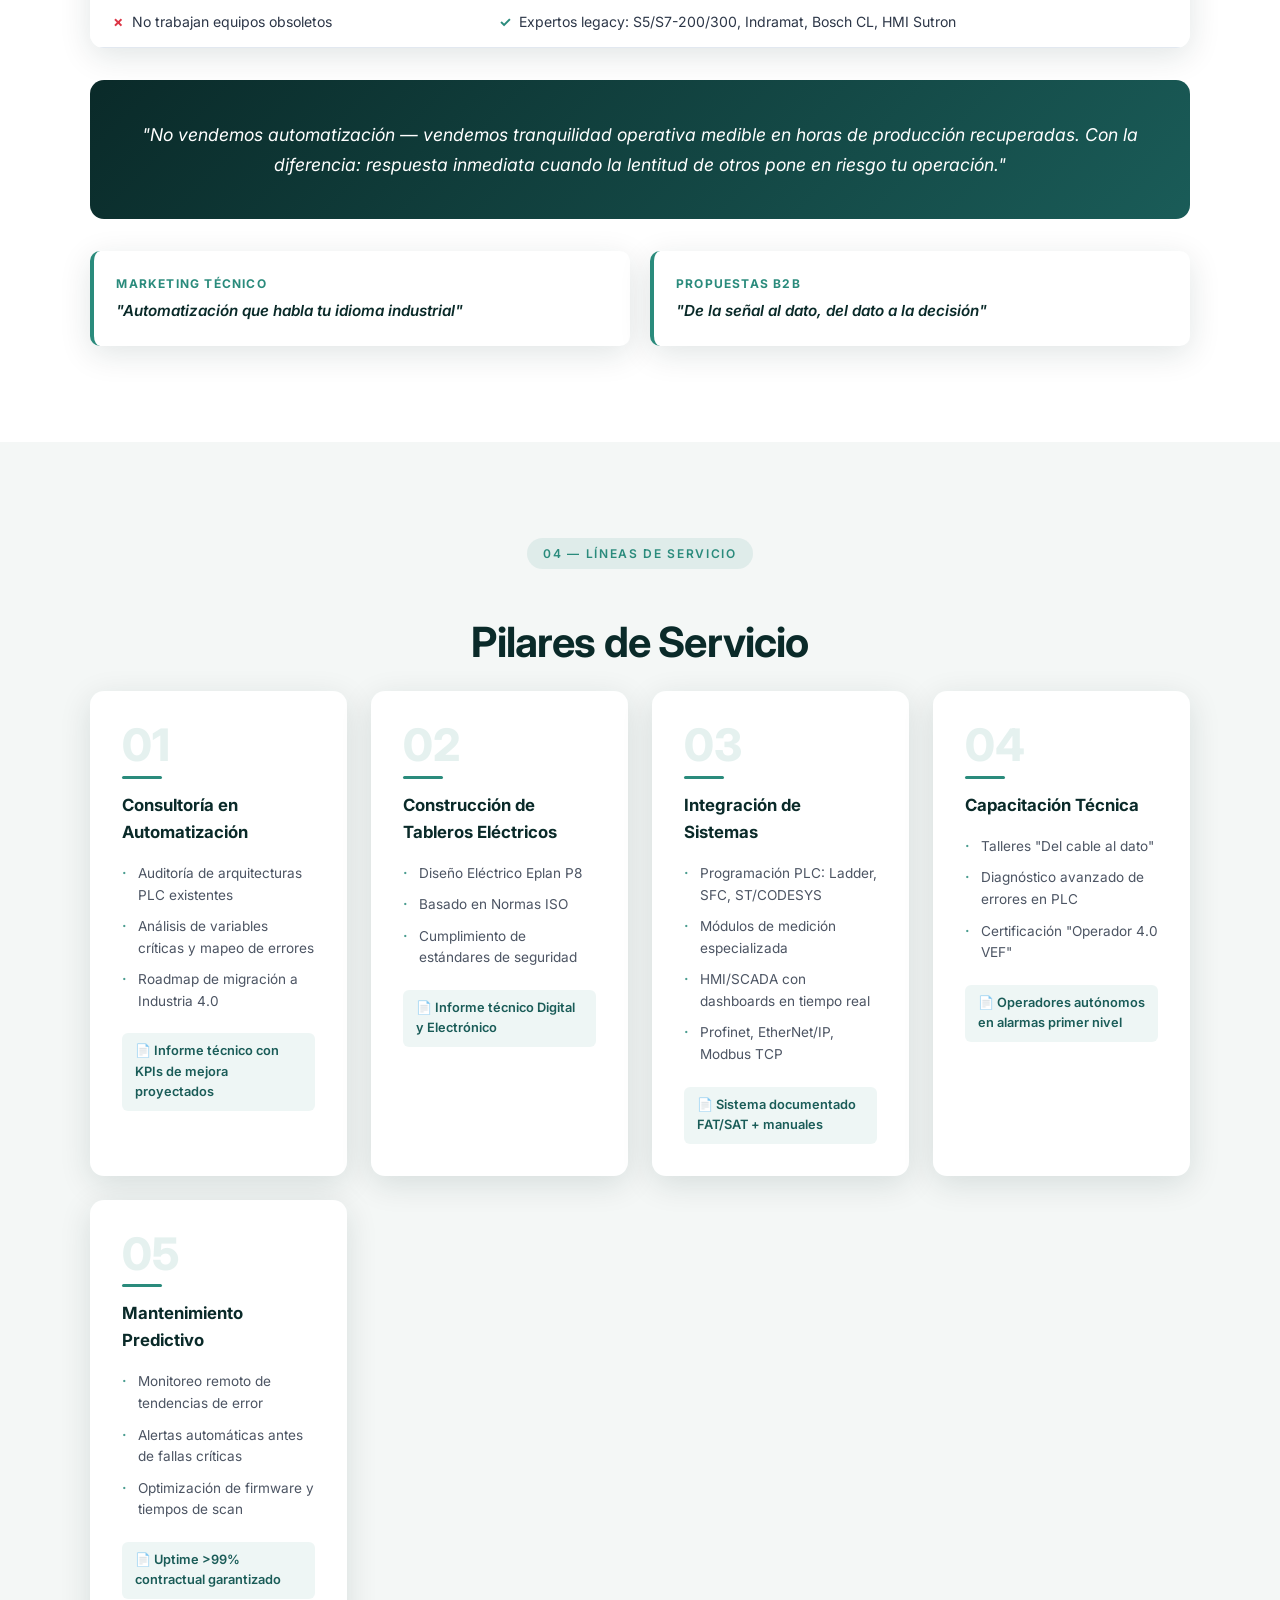
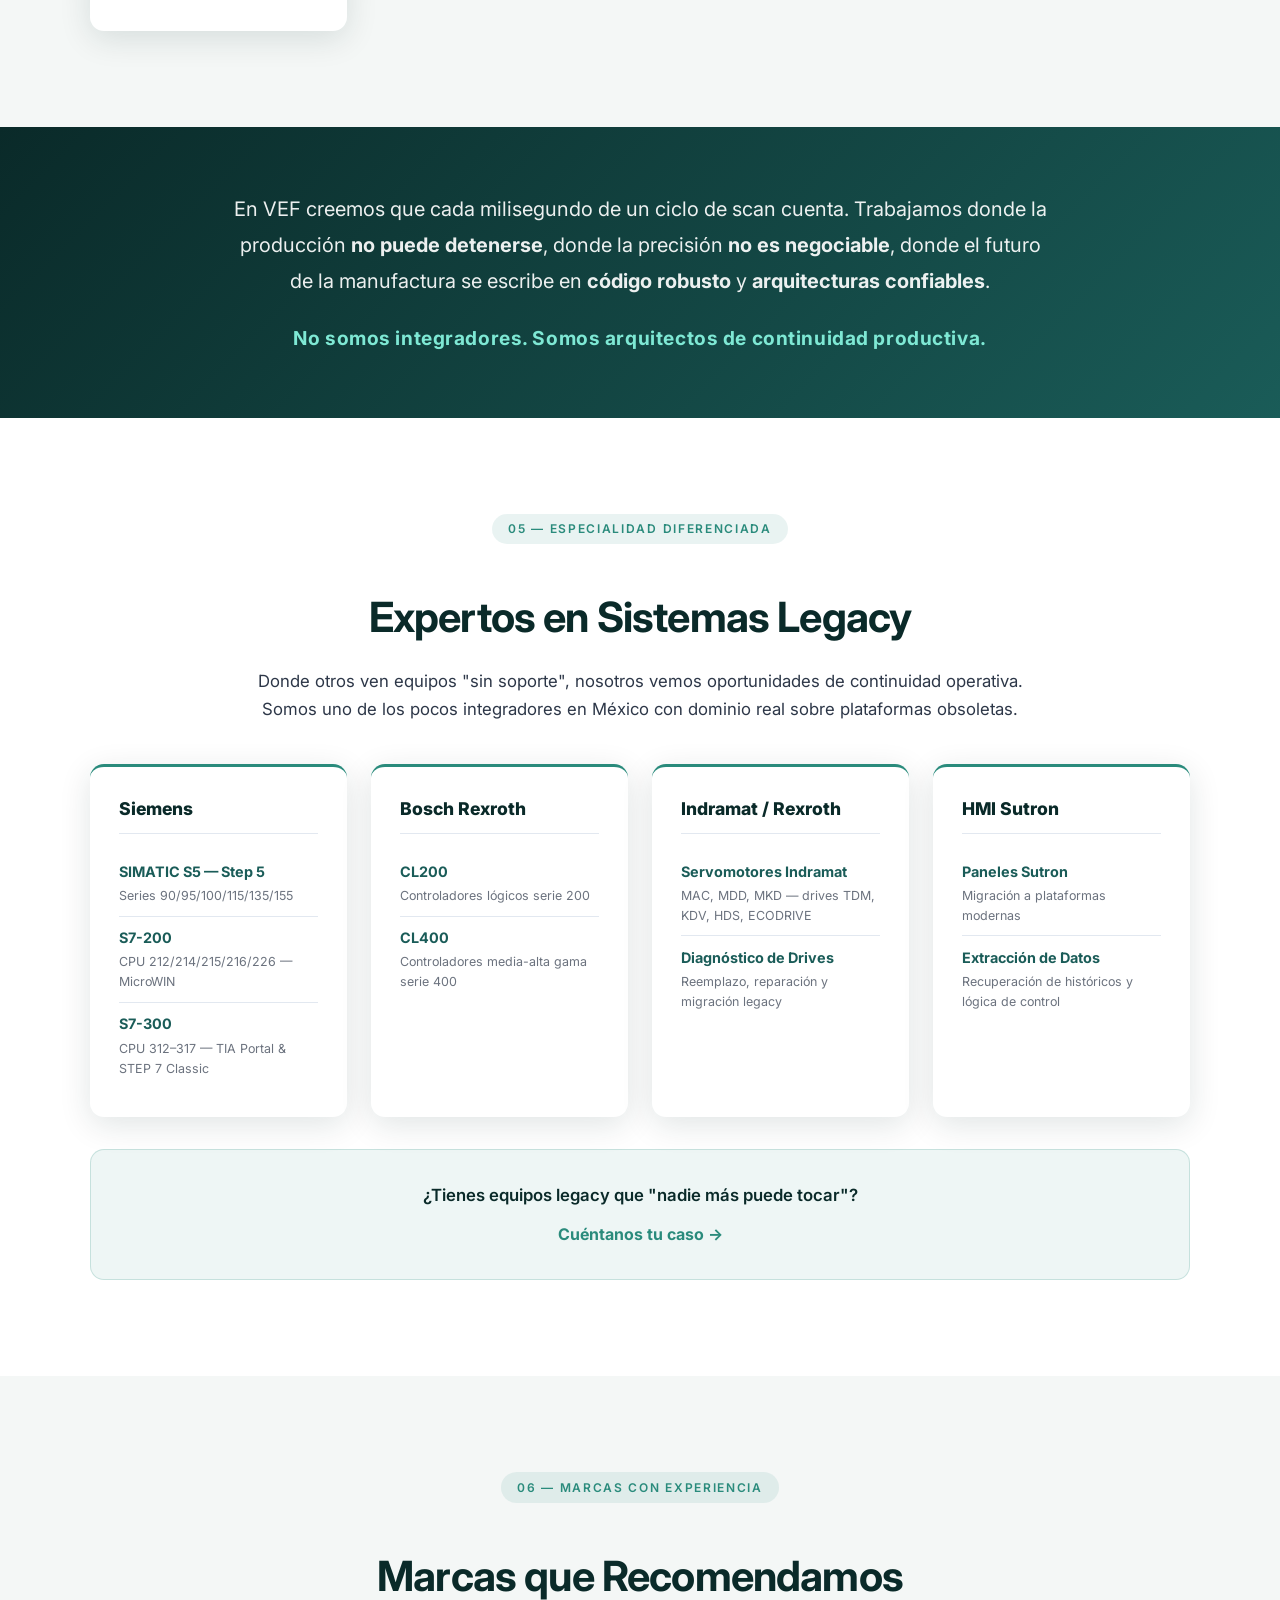
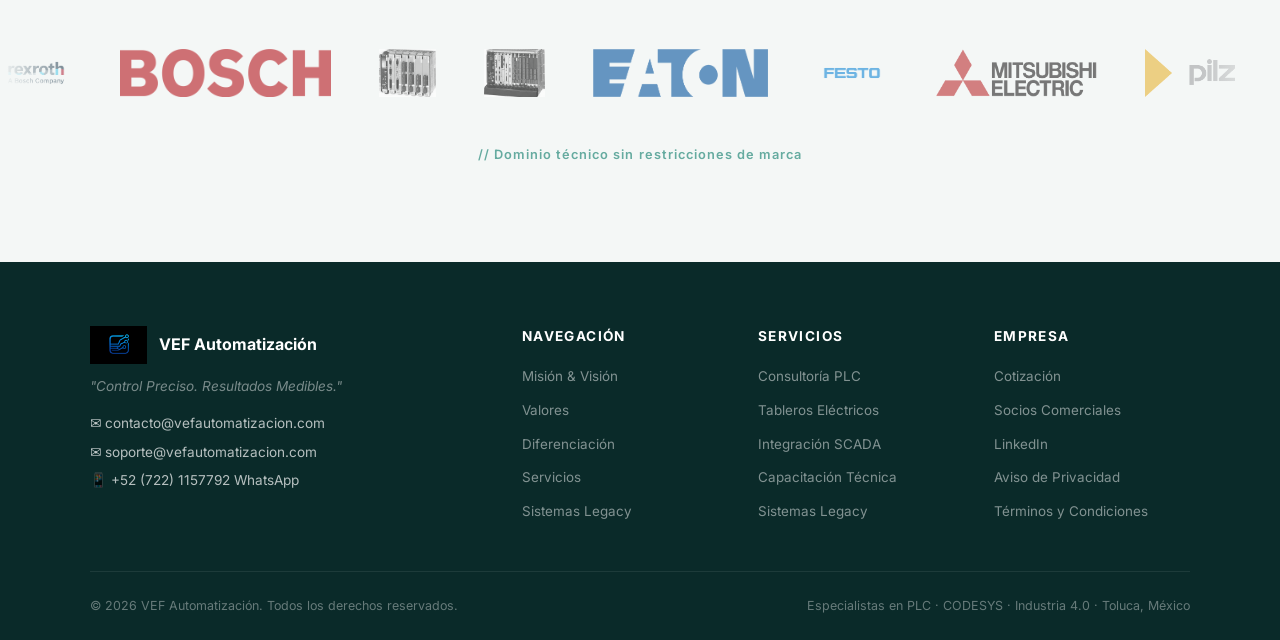
==== commit 9175b5bf: "actualizacion" ====
--- a/index.html
+++ b/index.html
@@ -6,19 +6,282 @@
 <title>VEF Automatización | Control Preciso. Resultados Medibles.</title>
 <link rel="preconnect" href="https://fonts.googleapis.com">
 <link rel="preconnect" href="https://fonts.gstatic.com" crossorigin>
-<link href="https://fonts.googleapis.com/css2?family=Segoe+UI:wght@300;400;500;600;700&display=swap" rel="stylesheet">
-<link rel="stylesheet" href="css/Style.css">
+<link href="https://fonts.googleapis.com/css2?family=Inter:wght@300;400;500;600;700&display=swap" rel="stylesheet">
 <link rel="icon" type="image/png" href="images/logo-vef.png">
 <style>
-.reveal { animation: revealFade 0.7s ease both; }
-@keyframes revealFade { from { opacity: 0; transform: translateY(26px); } to { opacity: 1; transform: none; } }
-.reveal.active { opacity: 1; transform: none; }
+/* ════════════════════════════════════════
+   VEF AUTOMATIZACIÓN — CSS COMPLETO RESPONSIVO
+   Breakpoints: móvil ≤480px | tablet ≤768px | desktop >768px
+════════════════════════════════════════ */
+
+/* ── VARIABLES ── */
+:root {
+    --primary-dark:   #0a2a29;
+    --primary-medium: #1a5c58;
+    --primary-light:  #2a8b7c;
+    --white:          #ffffff;
+    --neutral-light:  #f4f7f6;
+    --neutral-dark:   #2d3748;
+    --gray:           #e2e8f0;
+    --shadow:         0 8px 32px rgba(10,42,41,0.12);
+    --transition:     all 0.25s ease;
+    --radius:         14px;
+}
+
+/* ── RESET & BASE ── */
+*, *::before, *::after { box-sizing: border-box; margin: 0; padding: 0; }
+html { scroll-behavior: smooth; }
+body {
+    font-family: 'Inter', system-ui, sans-serif;
+    color: var(--neutral-dark);
+    background: var(--white);
+    line-height: 1.6;
+    overflow-x: hidden;
+}
+img { max-width: 100%; height: auto; display: block; }
+a { color: inherit; text-decoration: none; }
+ul { list-style: none; }
+
+/* ── CONTAINER ── */
+.container {
+    width: 100%;
+    max-width: 1180px;
+    margin: 0 auto;
+    padding: 0 clamp(1rem, 4vw, 2.5rem);
+}
+
+/* ════ HEADER ════ */
+.header {
+    position: fixed;
+    top: 0; left: 0; right: 0;
+    z-index: 1000;
+    background: rgba(10,42,41,0.97);
+    backdrop-filter: blur(14px);
+    box-shadow: 0 2px 20px rgba(10,42,41,0.08);
+    transition: box-shadow 0.3s;
+}
+.navbar {
+    display: flex;
+    align-items: center;
+    justify-content: space-between;
+    height: 68px;
+    padding: 0 clamp(1rem, 4vw, 2.5rem);
+    max-width: 1280px;
+    margin: 0 auto;
+}
+.logo-container {
+    display: flex;
+    align-items: center;
+    gap: 0.75rem;
+    text-decoration: none;
+    flex-shrink: 0;
+}
+.logo-container img {
+    height: 40px;
+    width: auto;
+    object-fit: contain;
+}
+.slogan {
+    font-size: 0.78rem;
+    font-weight: 500;
+    color: rgba(255,255,255,0.65);
+    letter-spacing: 0.06em;
+    text-transform: uppercase;
+}
+
+/* Nav menu */
+.nav-menu {
+    display: flex;
+    align-items: center;
+    gap: 0.15rem;
+    list-style: none;
+}
+.nav-menu a {
+    color: rgba(255,255,255,0.82);
+    font-size: 0.88rem;
+    font-weight: 500;
+    padding: 0.45rem 0.85rem;
+    border-radius: 6px;
+    transition: var(--transition);
+    white-space: nowrap;
+}
+.nav-menu a:hover,
+.nav-menu a.active {
+    color: #fff;
+    background: rgba(255,255,255,0.1);
+}
+
+/* Dropdown */
+.dropdown { position: relative; }
+.dropdown-content {
+    display: none;
+    position: absolute;
+    top: calc(100% + 8px);
+    right: 0;
+    background: var(--primary-dark);
+    border-radius: 10px;
+    overflow: hidden;
+    min-width: 180px;
+    box-shadow: 0 12px 32px rgba(0,0,0,0.3);
+    border: 1px solid rgba(255,255,255,0.08);
+}
+.dropdown:hover .dropdown-content { display: block; }
+.dropdown-content a {
+    display: block;
+    padding: 0.65rem 1rem;
+    border-radius: 0;
+    font-size: 0.85rem;
+    border-bottom: 1px solid rgba(255,255,255,0.05);
+}
+.dropdown-content a:last-child { border-bottom: none; }
+
+/* Hamburger */
+.hamburger {
+    display: none;
+    flex-direction: column;
+    gap: 5px;
+    background: none;
+    border: none;
+    cursor: pointer;
+    padding: 8px;
+    border-radius: 6px;
+    transition: background 0.2s;
+}
+.hamburger:hover { background: rgba(255,255,255,0.1); }
+.bar {
+    width: 24px;
+    height: 2px;
+    background: #fff;
+    border-radius: 2px;
+    transition: all 0.3s;
+    display: block;
+}
+.hamburger.active .bar:nth-child(1) { transform: translateY(7px) rotate(45deg); }
+.hamburger.active .bar:nth-child(2) { opacity: 0; }
+.hamburger.active .bar:nth-child(3) { transform: translateY(-7px) rotate(-45deg); }
+
+/* ════ HERO ════ */
+.hero {
+    position: relative;
+    min-height: 100svh;
+    display: flex;
+    align-items: center;
+    justify-content: center;
+    overflow: hidden;
+}
+.video-container {
+    position: absolute;
+    inset: 0;
+    z-index: 0;
+}
+.video-container video {
+    width: 100%; height: 100%;
+    object-fit: cover;
+    object-position: center;
+}
+.overlay {
+    position: absolute;
+    inset: 0;
+    background: linear-gradient(135deg, rgba(10,42,41,0.82) 0%, rgba(26,92,88,0.65) 100%);
+    z-index: 1;
+}
+.hero-content {
+    position: relative;
+    z-index: 2;
+    text-align: center;
+    color: #fff;
+    padding: clamp(5rem, 12vw, 8rem) clamp(1rem, 5vw, 2rem) clamp(3rem, 6vw, 4rem);
+    max-width: 860px;
+    width: 100%;
+}
+.hero-content h1 {
+    font-size: clamp(2rem, 5.5vw, 4.2rem);
+    font-weight: 700;
+    line-height: 1.15;
+    margin-bottom: 1rem;
+    letter-spacing: -0.02em;
+}
+.hero-content h1 span {
+    display: block;
+    color: #7ee8d4;
+    font-weight: 300;
+}
+.hero-content p {
+    font-size: clamp(1rem, 2.2vw, 1.2rem);
+    opacity: 0.88;
+    margin-bottom: 2.5rem;
+    max-width: 560px;
+    margin-left: auto;
+    margin-right: auto;
+}
+
+/* VEF Letters */
+.hero-vef {
+    display: flex;
+    justify-content: center;
+    gap: clamp(1.5rem, 4vw, 3rem);
+    margin-bottom: 2.5rem;
+    flex-wrap: wrap;
+}
+.vef-item {
+    display: flex;
+    flex-direction: column;
+    align-items: center;
+    gap: 0.3rem;
+}
+.vef-letter {
+    font-size: clamp(2.2rem, 5vw, 3.5rem);
+    font-weight: 700;
+    color: #7ee8d4;
+    line-height: 1;
+}
+.vef-word {
+    font-size: clamp(0.7rem, 1.5vw, 0.85rem);
+    text-transform: uppercase;
+    letter-spacing: 0.12em;
+    opacity: 0.75;
+}
+
+/* Hero Buttons */
 .hero-buttons {
     display: flex !important;
     flex-wrap: wrap !important;
     gap: 1rem !important;
     justify-content: center !important;
     align-items: center !important;
+}
+.btn {
+    display: inline-flex;
+    align-items: center;
+    gap: 0.4rem;
+    padding: 0.85rem 1.9rem;
+    border-radius: 50px;
+    font-weight: 600;
+    font-size: 0.95rem;
+    letter-spacing: 0.02em;
+    transition: var(--transition);
+    cursor: pointer;
+    border: 2px solid transparent;
+}
+.btn-primary {
+    background: var(--primary-light);
+    color: #fff;
+    border-color: var(--primary-light);
+}
+.btn-primary:hover {
+    background: var(--primary-medium);
+    border-color: var(--primary-medium);
+    transform: translateY(-2px);
+    box-shadow: 0 12px 28px rgba(42,139,124,0.4);
+}
+.btn-secondary {
+    background: transparent;
+    color: #fff;
+    border-color: rgba(255,255,255,0.5);
+}
+.btn-secondary:hover {
+    background: rgba(255,255,255,0.1);
+    border-color: #fff;
 }
 .btn-socios {
     background: transparent;
@@ -30,7 +293,7 @@
     font-size: 0.95rem;
     letter-spacing: 0.02em;
     text-decoration: none;
-    transition: background 0.2s, border-color 0.2s;
+    transition: var(--transition);
     display: inline-flex;
     align-items: center;
     gap: 0.4rem;
@@ -38,6 +301,578 @@
 .btn-socios:hover {
     background: rgba(255,255,255,0.1);
     border-color: #fff;
+}
+
+/* ════ STATS BAR ════ */
+.stats-bar {
+    background: var(--primary-dark);
+    padding: 1.2rem 0;
+    overflow: hidden;
+}
+.stats-inner {
+    display: flex;
+    justify-content: center;
+    align-items: stretch;
+    flex-wrap: wrap;
+    gap: 0;
+    max-width: 1100px;
+    margin: 0 auto;
+    padding: 0 1rem;
+}
+.stat-block {
+    display: flex;
+    flex-direction: column;
+    align-items: center;
+    padding: 0.8rem 1.8rem;
+    border-right: 1px solid rgba(255,255,255,0.1);
+    text-align: center;
+    flex: 1;
+    min-width: 140px;
+}
+.stat-block:last-child { border-right: none; }
+.stat-n {
+    color: #7ee8d4;
+    font-size: 1rem;
+    font-weight: 700;
+    letter-spacing: 0.03em;
+}
+.stat-l {
+    color: rgba(255,255,255,0.55);
+    font-size: 0.72rem;
+    margin-top: 0.2rem;
+    letter-spacing: 0.02em;
+}
+
+/* ════ SECTIONS ════ */
+.section {
+    padding: clamp(3.5rem, 8vw, 6rem) 0;
+}
+.section-alt { background: var(--neutral-light); }
+
+.section-head { text-align: center; margin-bottom: 3rem; }
+.section-tag-label {
+    display: inline-block;
+    font-size: 0.75rem;
+    font-weight: 600;
+    text-transform: uppercase;
+    letter-spacing: 0.14em;
+    color: var(--primary-light);
+    background: rgba(42,139,124,0.1);
+    padding: 0.35rem 1rem;
+    border-radius: 20px;
+    margin-bottom: 1rem;
+}
+.section-title {
+    font-size: clamp(1.7rem, 3.5vw, 2.6rem);
+    font-weight: 700;
+    color: var(--primary-dark);
+    margin-bottom: 1rem;
+    text-align: center;
+    letter-spacing: -0.02em;
+}
+
+/* ════ MISIÓN & VISIÓN ════ */
+.mv-grid {
+    display: grid;
+    grid-template-columns: repeat(auto-fit, minmax(280px, 1fr));
+    gap: 2rem;
+    margin-top: 2rem;
+}
+.mv-card {
+    background: var(--white);
+    border-radius: var(--radius);
+    padding: clamp(1.5rem, 4vw, 2.5rem);
+    box-shadow: var(--shadow);
+    border-top: 4px solid var(--primary-light);
+    transition: var(--transition);
+}
+.mv-card:hover { transform: translateY(-4px); }
+.vision-card { border-top-color: var(--primary-medium); }
+.mv-icon-wrap {
+    font-size: 2.2rem;
+    margin-bottom: 1rem;
+}
+.mv-card h3 {
+    color: var(--primary-dark);
+    font-size: 1.25rem;
+    font-weight: 700;
+    margin-bottom: 0.8rem;
+}
+.mv-quote {
+    font-style: italic;
+    color: var(--primary-medium);
+    font-size: 0.92rem;
+    line-height: 1.7;
+    margin-bottom: 1rem;
+    padding-left: 0.8rem;
+    border-left: 3px solid var(--primary-light);
+}
+.mv-list {
+    list-style: none;
+    padding: 0;
+}
+.mv-list li {
+    padding: 0.45rem 0;
+    font-size: 0.88rem;
+    color: var(--neutral-dark);
+    border-bottom: 1px solid var(--gray);
+    padding-left: 1.2rem;
+    position: relative;
+}
+.mv-list li::before {
+    content: '→';
+    position: absolute;
+    left: 0;
+    color: var(--primary-light);
+    font-size: 0.85rem;
+}
+.mv-list li:last-child { border-bottom: none; }
+
+/* ════ VALORES ════ */
+.valores-grid {
+    display: grid;
+    grid-template-columns: repeat(auto-fit, minmax(220px, 1fr));
+    gap: 1.5rem;
+    margin-bottom: 2rem;
+}
+.valor-card {
+    background: var(--white);
+    border-radius: var(--radius);
+    padding: 2rem 1.5rem;
+    text-align: center;
+    box-shadow: var(--shadow);
+    transition: var(--transition);
+}
+.valor-card:hover { transform: translateY(-4px); }
+.valor-ico {
+    width: 60px; height: 60px;
+    border-radius: 50%;
+    background: linear-gradient(135deg, var(--primary-light), var(--primary-medium));
+    color: #fff;
+    font-size: 1.6rem;
+    font-weight: 800;
+    display: flex;
+    align-items: center;
+    justify-content: center;
+    margin: 0 auto 1rem;
+}
+.valor-card h3 {
+    color: var(--primary-dark);
+    font-size: 1.15rem;
+    font-weight: 700;
+    margin-bottom: 0.6rem;
+}
+.valor-card p { font-size: 0.88rem; line-height: 1.65; opacity: 0.85; }
+
+.principios-grid {
+    display: grid;
+    grid-template-columns: repeat(auto-fit, minmax(200px, 1fr));
+    gap: 1.2rem;
+}
+.principio-card {
+    background: var(--white);
+    border-radius: 10px;
+    padding: 1.4rem;
+    box-shadow: 0 2px 12px rgba(10,42,41,0.06);
+}
+.principio-card h4 { font-size: 0.95rem; font-weight: 700; margin-bottom: 0.5rem; }
+.principio-card p { font-size: 0.84rem; line-height: 1.6; opacity: 0.8; }
+
+/* ════ TABLA DIFERENCIACIÓN ════ */
+.diff-table-wrap {
+    overflow-x: auto;
+    -webkit-overflow-scrolling: touch;
+    margin-bottom: 2rem;
+    border-radius: var(--radius);
+    box-shadow: var(--shadow);
+}
+.diff-table {
+    width: 100%;
+    min-width: 520px;
+    border-collapse: collapse;
+    background: var(--white);
+}
+.diff-table thead tr {
+    background: linear-gradient(135deg, var(--primary-dark), var(--primary-medium));
+}
+.diff-table th {
+    padding: 1rem 1.4rem;
+    color: #fff;
+    font-weight: 700;
+    font-size: 0.92rem;
+    text-align: left;
+    letter-spacing: 0.02em;
+}
+.diff-table td {
+    padding: 0.85rem 1.4rem;
+    font-size: 0.88rem;
+    border-bottom: 1px solid var(--gray);
+    vertical-align: middle;
+}
+.diff-table tbody tr:hover { background: rgba(42,139,124,0.04); }
+.cross { color: #dc3545; margin-right: 0.5rem; font-weight: 700; }
+.check { color: var(--primary-light); margin-right: 0.5rem; font-weight: 700; }
+
+.highlight-box {
+    background: linear-gradient(135deg, var(--primary-dark), var(--primary-medium));
+    color: #fff;
+    padding: clamp(1.5rem, 4vw, 2.5rem);
+    border-radius: var(--radius);
+    font-style: italic;
+    font-size: clamp(0.92rem, 2vw, 1.1rem);
+    line-height: 1.7;
+    text-align: center;
+    margin-bottom: 2rem;
+}
+
+.lemas-container {
+    display: grid;
+    grid-template-columns: repeat(auto-fit, minmax(240px, 1fr));
+    gap: 1.2rem;
+}
+.lema-card {
+    background: var(--white);
+    border-radius: 10px;
+    padding: 1.4rem;
+    box-shadow: var(--shadow);
+    border-left: 4px solid var(--primary-light);
+    display: flex;
+    flex-direction: column;
+    gap: 0.4rem;
+}
+.lema-cat { font-size: 0.75rem; font-weight: 700; text-transform: uppercase; letter-spacing: 0.1em; color: var(--primary-light); }
+.lema-txt { font-size: 0.95rem; font-weight: 600; color: var(--primary-dark); font-style: italic; }
+
+/* ════ PILARES / SERVICIOS ════ */
+.pillars-grid {
+    display: grid;
+    grid-template-columns: repeat(auto-fit, minmax(240px, 1fr));
+    gap: 1.5rem;
+}
+.pillar-card {
+    background: var(--white);
+    border-radius: var(--radius);
+    padding: clamp(1.4rem, 3vw, 2rem);
+    box-shadow: var(--shadow);
+    transition: var(--transition);
+    position: relative;
+    overflow: hidden;
+}
+.pillar-card:hover { transform: translateY(-4px); box-shadow: 0 16px 40px rgba(10,42,41,0.15); }
+.pillar-num {
+    font-size: 2.8rem;
+    font-weight: 800;
+    color: rgba(42,139,124,0.12);
+    line-height: 1;
+    display: block;
+    margin-bottom: 0.5rem;
+}
+.pillar-bar {
+    width: 40px;
+    height: 3px;
+    background: var(--primary-light);
+    border-radius: 2px;
+    margin-bottom: 0.8rem;
+}
+.pillar-card h3 {
+    color: var(--primary-dark);
+    font-size: 1.05rem;
+    font-weight: 700;
+    margin-bottom: 0.8rem;
+}
+.pillar-list { list-style: none; margin-bottom: 1rem; }
+.pillar-list li {
+    font-size: 0.85rem;
+    padding: 0.3rem 0;
+    padding-left: 1rem;
+    position: relative;
+    color: var(--neutral-dark);
+    opacity: 0.85;
+}
+.pillar-list li::before { content: '·'; position: absolute; left: 0; color: var(--primary-light); font-weight: 700; }
+.pillar-deliverable {
+    font-size: 0.8rem;
+    color: var(--primary-medium);
+    font-weight: 600;
+    background: rgba(42,139,124,0.08);
+    padding: 0.5rem 0.8rem;
+    border-radius: 6px;
+}
+
+/* ════ MANIFIESTO ════ */
+.manifesto-band {
+    background: linear-gradient(135deg, var(--primary-dark), var(--primary-medium));
+    color: #fff;
+    padding: clamp(2.5rem, 6vw, 4rem) 0;
+}
+.manifesto-band p {
+    font-size: clamp(1rem, 2.2vw, 1.25rem);
+    line-height: 1.8;
+    max-width: 820px;
+    margin: 0 auto 1.5rem;
+    text-align: center;
+    opacity: 0.92;
+}
+.manifesto-close {
+    text-align: center;
+    font-size: clamp(1rem, 2vw, 1.2rem);
+    font-weight: 700;
+    color: #7ee8d4;
+    letter-spacing: 0.03em;
+}
+
+/* ════ LEGACY ════ */
+.legacy-intro {
+    font-size: clamp(0.95rem, 2vw, 1.05rem);
+    max-width: 780px;
+    margin: 0 auto 2.5rem;
+    text-align: center;
+    line-height: 1.7;
+    opacity: 0.85;
+}
+.legacy-grid {
+    display: grid;
+    grid-template-columns: repeat(auto-fit, minmax(240px, 1fr));
+    gap: 1.5rem;
+    margin-bottom: 2rem;
+}
+.legacy-card {
+    background: var(--white);
+    border-radius: var(--radius);
+    padding: 1.8rem;
+    box-shadow: var(--shadow);
+    border-top: 3px solid var(--primary-light);
+    transition: var(--transition);
+}
+.legacy-card:hover { transform: translateY(-3px); }
+.legacy-brand {
+    font-size: 1.1rem;
+    font-weight: 800;
+    color: var(--primary-dark);
+    margin-bottom: 1rem;
+    padding-bottom: 0.6rem;
+    border-bottom: 1px solid var(--gray);
+}
+.legacy-list { list-style: none; }
+.legacy-list li {
+    padding: 0.6rem 0;
+    border-bottom: 1px solid var(--gray);
+    display: flex;
+    flex-direction: column;
+    gap: 0.2rem;
+}
+.legacy-list li:last-child { border-bottom: none; }
+.legacy-model { font-weight: 700; color: var(--primary-medium); font-size: 0.9rem; }
+.legacy-sub { font-size: 0.78rem; color: var(--neutral-dark); opacity: 0.7; }
+
+.legacy-cta {
+    text-align: center;
+    padding: 2rem;
+    background: rgba(42,139,124,0.08);
+    border-radius: var(--radius);
+    border: 1px solid rgba(42,139,124,0.2);
+}
+.legacy-cta p { font-size: 1.05rem; font-weight: 600; color: var(--primary-dark); margin-bottom: 0.8rem; }
+.legacy-cta a {
+    color: var(--primary-light);
+    font-weight: 700;
+    font-size: 1rem;
+    transition: var(--transition);
+}
+.legacy-cta a:hover { color: var(--primary-medium); }
+
+/* ════ CARRUSEL ════ */
+.carrusel-wrap {
+    overflow: hidden;
+    padding: 1.5rem 0;
+    position: relative;
+}
+.carrusel-wrap::before,
+.carrusel-wrap::after {
+    content: '';
+    position: absolute;
+    top: 0; bottom: 0;
+    width: 80px;
+    z-index: 2;
+}
+.carrusel-wrap::before { left: 0; background: linear-gradient(to right, var(--neutral-light), transparent); }
+.carrusel-wrap::after { right: 0; background: linear-gradient(to left, var(--neutral-light), transparent); }
+.carrusel-track {
+    display: flex;
+    gap: 3rem;
+    animation: scroll 35s linear infinite;
+    width: max-content;
+}
+.carrusel-img {
+    height: 48px;
+    width: auto;
+    object-fit: contain;
+    opacity: 0.65;
+    transition: opacity 0.3s;
+    filter: grayscale(30%);
+    flex-shrink: 0;
+}
+.carrusel-img:hover { opacity: 1; filter: none; }
+@keyframes scroll { from { transform: translateX(0); } to { transform: translateX(-50%); } }
+.carrusel-caption {
+    text-align: center;
+    font-size: 0.8rem;
+    font-weight: 600;
+    color: var(--primary-light);
+    letter-spacing: 0.08em;
+    margin-top: 1.5rem;
+    opacity: 0.7;
+}
+
+/* ════ FOOTER ════ */
+.footer {
+    background: var(--primary-dark);
+    color: rgba(255,255,255,0.75);
+    padding: clamp(2.5rem, 6vw, 4rem) 0 1.5rem;
+}
+.footer-grid {
+    display: grid;
+    grid-template-columns: 2fr repeat(3, 1fr);
+    gap: 2.5rem;
+    margin-bottom: 2.5rem;
+}
+.footer-logo-wrap {
+    display: flex;
+    align-items: center;
+    gap: 0.75rem;
+    margin-bottom: 0.75rem;
+}
+.footer-logo-wrap img { height: 38px; width: auto; }
+.footer-brand { font-size: 1rem; font-weight: 700; color: #fff; }
+.footer-tagline { font-size: 0.85rem; font-style: italic; opacity: 0.6; margin-bottom: 1rem; }
+.footer-contact-item {
+    font-size: 0.85rem;
+    margin-bottom: 0.4rem;
+}
+.footer-contact-item a { color: rgba(255,255,255,0.7); transition: var(--transition); }
+.footer-contact-item a:hover { color: #7ee8d4; }
+.footer-col h5 {
+    font-size: 0.85rem;
+    font-weight: 700;
+    text-transform: uppercase;
+    letter-spacing: 0.1em;
+    color: #fff;
+    margin-bottom: 1rem;
+}
+.footer-col ul li { margin-bottom: 0.5rem; }
+.footer-col ul a { font-size: 0.84rem; opacity: 0.65; transition: var(--transition); }
+.footer-col ul a:hover { opacity: 1; color: #7ee8d4; }
+.footer-bottom {
+    border-top: 1px solid rgba(255,255,255,0.08);
+    padding-top: 1.5rem;
+    display: flex;
+    flex-wrap: wrap;
+    justify-content: space-between;
+    gap: 0.5rem;
+}
+.footer-copy { font-size: 0.78rem; opacity: 0.5; }
+
+/* ════ REVEAL ANIMATION ════ */
+.reveal { opacity: 0; transform: translateY(26px); transition: opacity 0.7s ease, transform 0.7s ease; }
+.reveal.active { opacity: 1; transform: none; }
+
+/* ════════════════════════════════════════
+   RESPONSIVE — TABLET (≤ 900px)
+════════════════════════════════════════ */
+@media (max-width: 900px) {
+    .footer-grid { grid-template-columns: 1fr 1fr; }
+    .footer-grid > div:first-child { grid-column: 1 / -1; }
+
+    .nav-menu {
+        display: none;
+        position: fixed;
+        top: 68px;
+        left: 0; right: 0;
+        background: var(--primary-dark);
+        flex-direction: column;
+        align-items: stretch;
+        padding: 1rem;
+        gap: 0.25rem;
+        border-top: 1px solid rgba(255,255,255,0.08);
+        max-height: calc(100svh - 68px);
+        overflow-y: auto;
+        z-index: 999;
+    }
+    .nav-menu.active { display: flex; }
+    .nav-menu a {
+        font-size: 1rem;
+        padding: 0.8rem 1rem;
+        border-radius: 8px;
+    }
+    .hamburger { display: flex; }
+    .dropdown-content {
+        position: static;
+        display: none;
+        box-shadow: none;
+        border: none;
+        border-radius: 8px;
+        background: rgba(255,255,255,0.05);
+        margin-top: 0.25rem;
+    }
+    .dropdown.open .dropdown-content { display: block; }
+}
+
+/* ════════════════════════════════════════
+   RESPONSIVE — MOBILE (≤ 600px)
+════════════════════════════════════════ */
+@media (max-width: 600px) {
+    .logo-container img { height: 32px; }
+    .slogan { display: none; }
+
+    .hero-content h1 { font-size: clamp(1.7rem, 8vw, 2.4rem); }
+    .hero-content p { font-size: 0.95rem; }
+
+    .hero-vef { gap: 1.2rem; }
+    .vef-letter { font-size: 2rem; }
+
+    .btn { padding: 0.75rem 1.4rem; font-size: 0.88rem; }
+    .hero-buttons { flex-direction: column; align-items: stretch; gap: 0.7rem; }
+    .hero-buttons .btn,
+    .hero-buttons .btn-socios { text-align: center; justify-content: center; }
+
+    .stats-inner { flex-direction: column; gap: 0; }
+    .stat-block {
+        flex-direction: row;
+        gap: 0.8rem;
+        border-right: none;
+        border-bottom: 1px solid rgba(255,255,255,0.08);
+        padding: 0.7rem 1rem;
+        text-align: left;
+        min-width: unset;
+    }
+    .stat-block:last-child { border-bottom: none; }
+    .stat-n { font-size: 0.95rem; white-space: nowrap; }
+    .stat-l { font-size: 0.75rem; }
+
+    .section-title { font-size: clamp(1.4rem, 6vw, 1.9rem); }
+
+    .mv-grid { grid-template-columns: 1fr; gap: 1.2rem; }
+    .valores-grid { grid-template-columns: 1fr; }
+    .principios-grid { grid-template-columns: 1fr 1fr; }
+    .pillars-grid { grid-template-columns: 1fr; }
+    .legacy-grid { grid-template-columns: 1fr; }
+    .lemas-container { grid-template-columns: 1fr; }
+
+    .diff-table th, .diff-table td { padding: 0.7rem 0.9rem; font-size: 0.82rem; }
+
+    .footer-grid { grid-template-columns: 1fr; gap: 1.5rem; }
+    .footer-bottom { flex-direction: column; gap: 0.4rem; }
+
+    .carrusel-img { height: 36px; }
+    .carrusel-track { gap: 2rem; }
+}
+
+/* ════════════════════════════════════════
+   RESPONSIVE — TINY (≤ 360px)
+════════════════════════════════════════ */
+@media (max-width: 360px) {
+    .principios-grid { grid-template-columns: 1fr; }
+    .hero-content h1 { font-size: 1.55rem; }
 }
 </style>
 </head>
@@ -56,7 +891,7 @@
             <li><a href="#valores">Misión y Valores</a></li>
             <li><a href="#contacto">Contacto</a></li>
             <li><a href="socios.html">Socios Comerciales</a></li>
-            <li class="dropdown">
+            <li class="dropdown" id="dropdownMenu">
                 <a href="#" class="dropbtn">Más ▾</a>
                 <div class="dropdown-content">
                     <a href="#servicios">Servicios</a>
@@ -73,7 +908,7 @@
     </nav>
 </header>
 
-<!-- ══ HERO CON VIDEO ABB ═══════════════ -->
+<!-- ══ HERO CON VIDEO ═══════════════════ -->
 <section class="hero">
     <div class="video-container">
         <video autoplay muted loop playsinline>
@@ -102,8 +937,8 @@
         </div>
         <div class="hero-buttons">
             <a href="proyectos.html" class="btn btn-primary">Solicitar Cotización</a>
-            <a href="#servicios" class="btn btn-secondary">Ver Proyectos</a>
-
+            <a href="#servicios" class="btn btn-secondary">Ver Servicios</a>
+            <a href="socios.html" class="btn-socios">🤝 Socios</a>
         </div>
     </div>
 </section>
@@ -138,9 +973,7 @@
 <section class="section" id="mision">
     <div class="container">
         <div class="section-head reveal">
-            <div style="text-align:center; margin-bottom:2rem;">
-                <span class="section-tag-label">01 — Propósito Estratégico</span>
-            </div>
+            <span class="section-tag-label">01 — Propósito Estratégico</span>
             <h2 class="section-title">Misión y Visión</h2>
         </div>
         <div class="mv-grid reveal">
@@ -172,7 +1005,7 @@
 <!-- ══ 02 VALORES ════════════════════════ -->
 <section class="section section-alt" id="valores">
     <div class="container">
-        <div class="reveal" style="text-align:center; margin-bottom:2rem;">
+        <div style="text-align:center; margin-bottom:1.5rem;" class="reveal">
             <span class="section-tag-label">02 — Fundamentos</span>
         </div>
         <h2 class="section-title reveal">Valores Corporativos</h2>
@@ -217,7 +1050,7 @@
 <!-- ══ 03 DIFERENCIACIÓN ══════════════════ -->
 <section class="section" id="diferenciacion">
     <div class="container">
-        <div class="reveal" style="text-align:center; margin-bottom:2rem;">
+        <div style="text-align:center; margin-bottom:1.5rem;" class="reveal">
             <span class="section-tag-label">03 — Ventaja Competitiva</span>
         </div>
         <h2 class="section-title reveal">¿Por qué VEF?</h2>
@@ -258,9 +1091,7 @@
             </table>
         </div>
         <div class="highlight-box reveal">
-           "No vendemos automatización — vendemos tranquilidad operativa medible en horas de producción recuperadas.
-            Con la diferencia: respuesta inmediata cuando la lentitud de otros pone en riesgo tu operación. "
-
+            "No vendemos automatización — vendemos tranquilidad operativa medible en horas de producción recuperadas. Con la diferencia: respuesta inmediata cuando la lentitud de otros pone en riesgo tu operación."
         </div>
         <div class="lemas-container reveal">
             <div class="lema-card">
@@ -278,7 +1109,7 @@
 <!-- ══ 04 SERVICIOS ═══════════════════════ -->
 <section class="section section-alt" id="servicios">
     <div class="container">
-        <div class="reveal" style="text-align:center; margin-bottom:2rem;">
+        <div style="text-align:center; margin-bottom:1.5rem;" class="reveal">
             <span class="section-tag-label">04 — Líneas de Servicio</span>
         </div>
         <h2 class="section-title reveal">Pilares de Servicio</h2>
@@ -337,7 +1168,7 @@
                     <li>Alertas automáticas antes de fallas críticas</li>
                     <li>Optimización de firmware y tiempos de scan</li>
                 </ul>
-                <div class="pillar-deliverable">📄 Uptime &gt;99% contractual garantizado</div>
+                <div class="pillar-deliverable">📄 Uptime >99% contractual garantizado</div>
             </div>
         </div>
     </div>
@@ -354,7 +1185,7 @@
 <!-- ══ 05 SISTEMAS LEGACY ════════════════ -->
 <section class="section" id="legacy">
     <div class="container">
-        <div class="reveal" style="text-align:center; margin-bottom:2rem;">
+        <div style="text-align:center; margin-bottom:1.5rem;" class="reveal">
             <span class="section-tag-label">05 — Especialidad Diferenciada</span>
         </div>
         <h2 class="section-title reveal">Expertos en Sistemas Legacy</h2>
@@ -400,44 +1231,44 @@
 <!-- ══ 06 CARRUSEL MARCAS ════════════════ -->
 <section class="section section-alt" id="marcas">
     <div class="container">
-        <div class="reveal" style="text-align:center; margin-bottom:2rem;">
+        <div style="text-align:center; margin-bottom:1.5rem;" class="reveal">
             <span class="section-tag-label">06 — Marcas con Experiencia</span>
         </div>
         <h2 class="section-title reveal">Marcas que Recomendamos</h2>
     </div>
     <div class="carrusel-wrap reveal">
         <div class="carrusel-track">
-            <img src="images/Bosch_Rexroth-Logo.wine.png"     alt="Atornilador"     class="carrusel-img">
-            <img src="images/bosh.png"           alt="Bosch Rexroth"   class="carrusel-img">
-            <img src="images/CL200.png"          alt="Actuador lineal" class="carrusel-img">
-            <img src="images/CL400.png"            alt="Mitsubishi"      class="carrusel-img">
-            <img src="images/Eaton.png"     alt="PLC Siemens"     class="carrusel-img">
-            <img src="images/Festo-Logo.wine.png" alt="S7-1200"         class="carrusel-img">
-            <img src="images/mitsubishi_PNG110.png" alt="Controlador"     class="carrusel-img">
-            <img src="images/pilz-logo-1.png"    alt="Servos Bosch"    class="carrusel-img">
-            <img src="images/rittal.png"     alt="Tableros PM"     class="carrusel-img">
-            <img src="images/rockwell.png"          alt="Keyence"         class="carrusel-img">
-            <img src="images/siemens.png"            alt="Eaton"           class="carrusel-img">
-            <img src="images/Kyence.png"            alt="Festo"           class="carrusel-img">
-            <img src="images/finder.png"            alt="SICK"            class="carrusel-img">
-            <img src="images/wago.png"              alt="SMC"             class="carrusel-img">
-            <img src="images/widmuller.png"        alt="Weidmüller"      class="carrusel-img">
-            <!-- duplicado para bucle -->
-            <img src="images/Bosch_Rexroth-Logo.wine.png"     alt="Atornilador"     class="carrusel-img">
-            <img src="images/bosh.png"           alt="Bosch Rexroth"   class="carrusel-img">
-            <img src="images/CL200.png"          alt="Actuador lineal" class="carrusel-img">
-            <img src="images/CL400.png"            alt="Mitsubishi"      class="carrusel-img">
-            <img src="images/Eaton.png"     alt="PLC Siemens"     class="carrusel-img">
-            <img src="images/Festo-Logo.wine.png" alt="S7-1200"         class="carrusel-img">
-            <img src="images/mitsubishi_PNG110.png" alt="Controlador"     class="carrusel-img">
-            <img src="images/pilz-logo-1.png"    alt="Servos Bosch"    class="carrusel-img">
-            <img src="images/rittal.png"     alt="Tableros PM"     class="carrusel-img">
-            <img src="images/rockwell.png"          alt="Keyence"         class="carrusel-img">
-            <img src="images/siemens.png"            alt="Eaton"           class="carrusel-img">
-            <img src="images/Kyence.png"            alt="Festo"           class="carrusel-img">
-            <img src="images/finder.png"            alt="SICK"            class="carrusel-img">
-            <img src="images/wago.png"              alt="SMC"             class="carrusel-img">
-            <img src="images/widmuller.png"        alt="Weidmüller"      class="carrusel-img">
+            <img src="images/Bosch_Rexroth-Logo.wine.png" alt="Bosch Rexroth" class="carrusel-img">
+            <img src="images/bosh.png" alt="Bosch" class="carrusel-img">
+            <img src="images/CL200.png" alt="CL200" class="carrusel-img">
+            <img src="images/CL400.png" alt="CL400" class="carrusel-img">
+            <img src="images/Eaton.png" alt="Eaton" class="carrusel-img">
+            <img src="images/Festo-Logo.wine.png" alt="Festo" class="carrusel-img">
+            <img src="images/mitsubishi_PNG110.png" alt="Mitsubishi" class="carrusel-img">
+            <img src="images/pilz-logo-1.png" alt="Pilz" class="carrusel-img">
+            <img src="images/rittal.png" alt="Rittal" class="carrusel-img">
+            <img src="images/rockwell.png" alt="Rockwell" class="carrusel-img">
+            <img src="images/siemens.png" alt="Siemens" class="carrusel-img">
+            <img src="images/Kyence.png" alt="Keyence" class="carrusel-img">
+            <img src="images/finder.png" alt="Finder" class="carrusel-img">
+            <img src="images/wago.png" alt="Wago" class="carrusel-img">
+            <img src="images/widmuller.png" alt="Weidmüller" class="carrusel-img">
+            <!-- duplicado para bucle infinito -->
+            <img src="images/Bosch_Rexroth-Logo.wine.png" alt="Bosch Rexroth" class="carrusel-img">
+            <img src="images/bosh.png" alt="Bosch" class="carrusel-img">
+            <img src="images/CL200.png" alt="CL200" class="carrusel-img">
+            <img src="images/CL400.png" alt="CL400" class="carrusel-img">
+            <img src="images/Eaton.png" alt="Eaton" class="carrusel-img">
+            <img src="images/Festo-Logo.wine.png" alt="Festo" class="carrusel-img">
+            <img src="images/mitsubishi_PNG110.png" alt="Mitsubishi" class="carrusel-img">
+            <img src="images/pilz-logo-1.png" alt="Pilz" class="carrusel-img">
+            <img src="images/rittal.png" alt="Rittal" class="carrusel-img">
+            <img src="images/rockwell.png" alt="Rockwell" class="carrusel-img">
+            <img src="images/siemens.png" alt="Siemens" class="carrusel-img">
+            <img src="images/Kyence.png" alt="Keyence" class="carrusel-img">
+            <img src="images/finder.png" alt="Finder" class="carrusel-img">
+            <img src="images/wago.png" alt="Wago" class="carrusel-img">
+            <img src="images/widmuller.png" alt="Weidmüller" class="carrusel-img">
         </div>
     </div>
     <div class="container">
@@ -455,8 +1286,8 @@
                     <span class="footer-brand">VEF Automatización</span>
                 </div>
                 <p class="footer-tagline">"Control Preciso. Resultados Medibles."</p>
-                <p class="footer-contact-item">✉ <a href="mailto:soporte.ventas@vef-automatizacion.com">soporte.ventas@vef-automatizacion.com</a></p>
-                <p class="footer-contact-item">✉ <a href="mailto:Erikagonzalez@vef-automatizacion.com">Erikagonzalez@vef-automatizacion.com</a></p>
+                <p class="footer-contact-item">✉ <a href="mailto:contacto@vefautomatizacion.com">contacto@vefautomatizacion.com</a></p>
+                <p class="footer-contact-item">✉ <a href="mailto:soporte@vefautomatizacion.com">soporte@vefautomatizacion.com</a></p>
                 <p class="footer-contact-item">📱 <a href="https://wa.me/527221157792">+52 (722) 1157792 WhatsApp</a></p>
             </div>
             <div class="footer-col">
@@ -482,12 +1313,93 @@
             <div class="footer-col">
                 <h5>Empresa</h5>
                 <ul>
-                    <li><a href="proyectos.html">Solicitar Cotización</a></li>
+                    <li><a href="proyectos.html">Cotización</a></li>
+                    <li><a href="socios.html">Socios Comerciales</a></li>
                     <li><a href="#">LinkedIn</a></li>
-                    <li><a href="#">GitHub Industrial</a></li>
                     <li><a href="#">Aviso de Privacidad</a></li>
+                    <li><a href="#">Términos y Condiciones</a></li>
                 </ul>
             </div>
         </div>
         <div class="footer-bottom">
-            <span cla+            <span class="footer-copy">&copy; 2026 VEF Automatización. Todos los derechos reservados.</span>
+            <span class="footer-copy">Especialistas en PLC · CODESYS · Industria 4.0 · Toluca, México</span>
+        </div>
+    </div>
+</footer>
+
+<script src="js/main.js"></script>
+<script>
+/* ── Dropdown en móvil (tap) ── */
+const dropdownMenu = document.getElementById('dropdownMenu');
+if (dropdownMenu) {
+    dropdownMenu.querySelector('.dropbtn').addEventListener('click', function(e) {
+        if (window.innerWidth <= 900) {
+            e.preventDefault();
+            dropdownMenu.classList.toggle('open');
+        }
+    });
+}
+
+/* ── Hamburger ── */
+const hamburger = document.getElementById('hamburger');
+const navMenu   = document.getElementById('navMenu');
+if (hamburger && navMenu) {
+    hamburger.addEventListener('click', () => {
+        navMenu.classList.toggle('active');
+        hamburger.classList.toggle('active');
+    });
+    navMenu.querySelectorAll('a').forEach(link => {
+        link.addEventListener('click', () => {
+            if (window.innerWidth <= 900) {
+                navMenu.classList.remove('active');
+                hamburger.classList.remove('active');
+            }
+        });
+    });
+}
+
+/* ── Header shadow on scroll ── */
+const header = document.querySelector('.header');
+if (header) {
+    window.addEventListener('scroll', () => {
+        header.style.boxShadow = window.scrollY > 20
+            ? '0 4px 24px rgba(10,42,41,0.25)'
+            : '0 2px 20px rgba(10,42,41,0.08)';
+    }, { passive: true });
+}
+
+/* ── Reveal on scroll ── */
+const revealEls = document.querySelectorAll('.reveal');
+if ('IntersectionObserver' in window) {
+    const observer = new IntersectionObserver((entries) => {
+        entries.forEach(entry => {
+            if (entry.isIntersecting) {
+                entry.target.classList.add('active');
+                observer.unobserve(entry.target);
+            }
+        });
+    }, { threshold: 0.08, rootMargin: '0px 0px -30px 0px' });
+    revealEls.forEach(el => observer.observe(el));
+} else {
+    revealEls.forEach(el => el.classList.add('active'));
+}
+
+/* ── Active nav on scroll ── */
+const sections = document.querySelectorAll('section[id], div[id], footer[id]');
+const navLinks  = document.querySelectorAll('.nav-menu a[href^="#"]');
+if (sections.length && navLinks.length) {
+    const navObserver = new IntersectionObserver((entries) => {
+        entries.forEach(entry => {
+            if (entry.isIntersecting) {
+                navLinks.forEach(link => link.classList.remove('active'));
+                const active = document.querySelector(`.nav-menu a[href="#${entry.target.id}"]`);
+                if (active) active.classList.add('active');
+            }
+        });
+    }, { threshold: 0.35 });
+    sections.forEach(s => navObserver.observe(s));
+}
+</script>
+</body>
+</html>
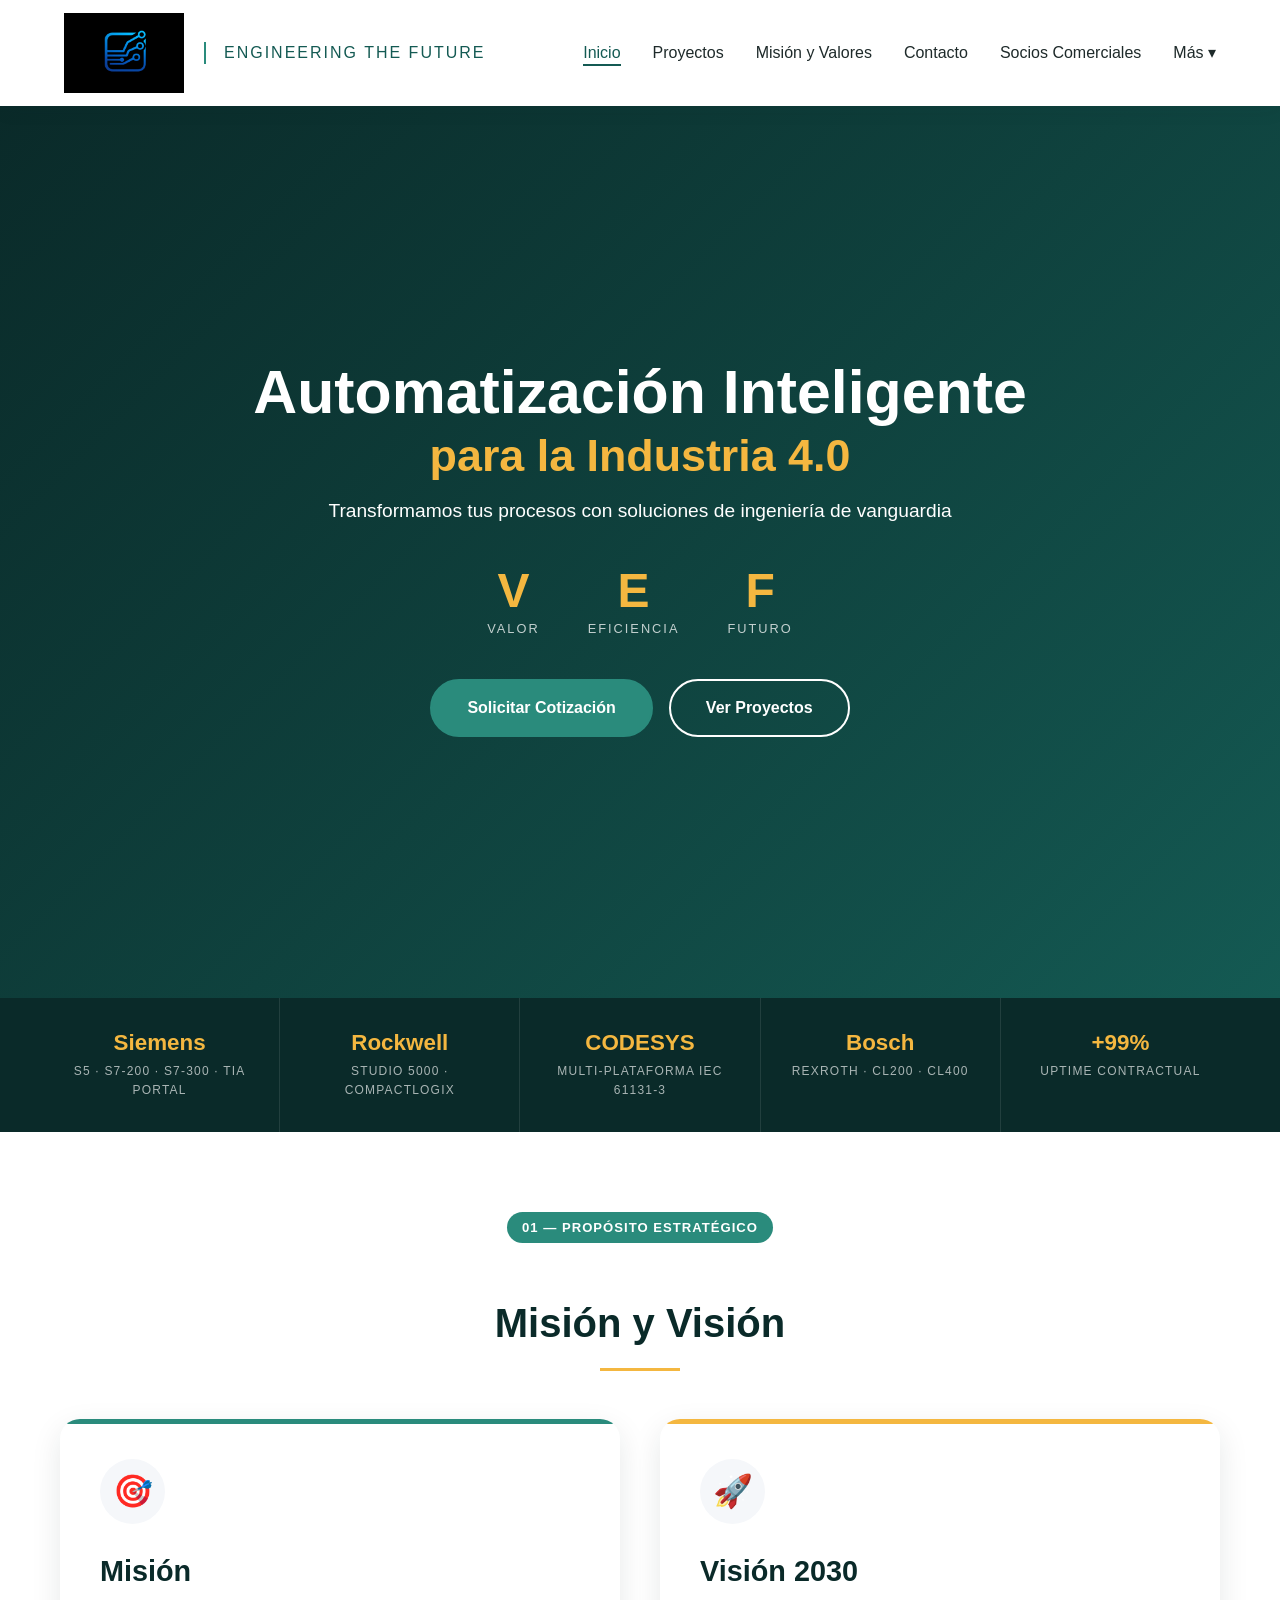
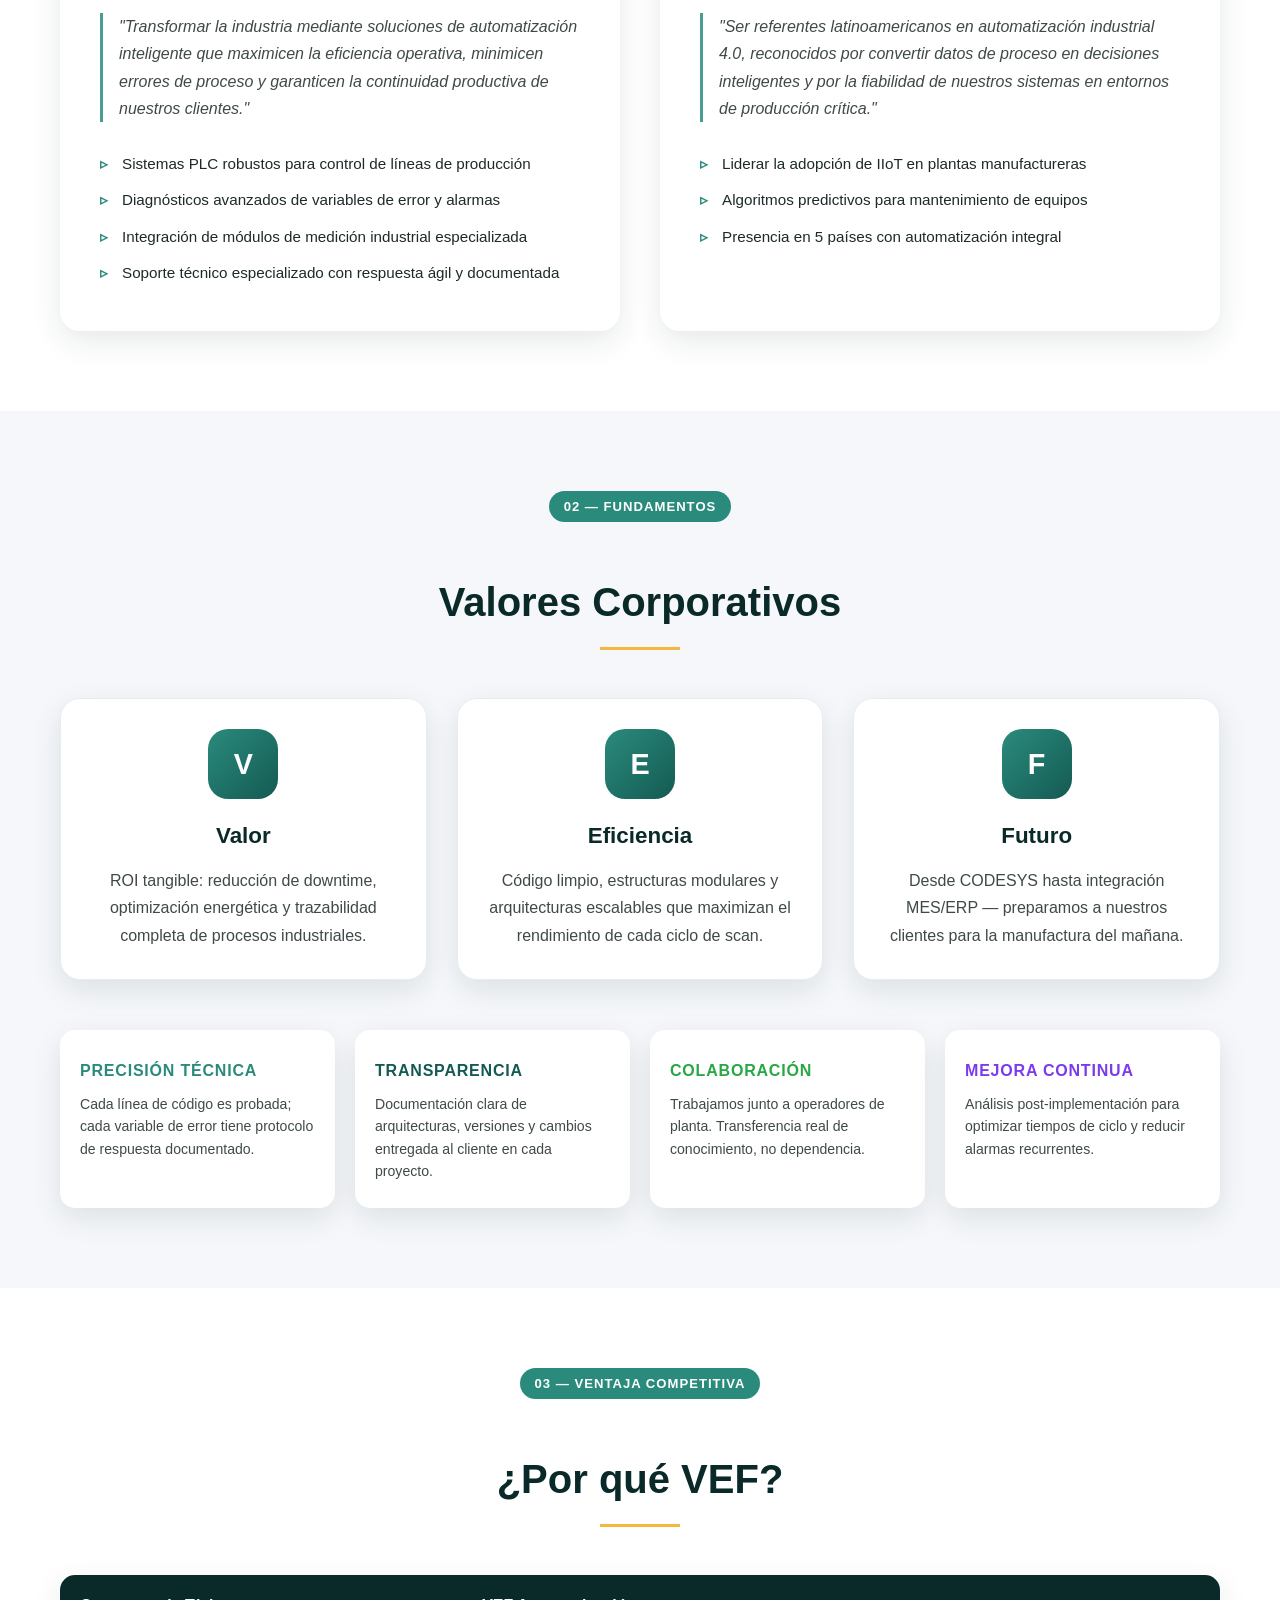
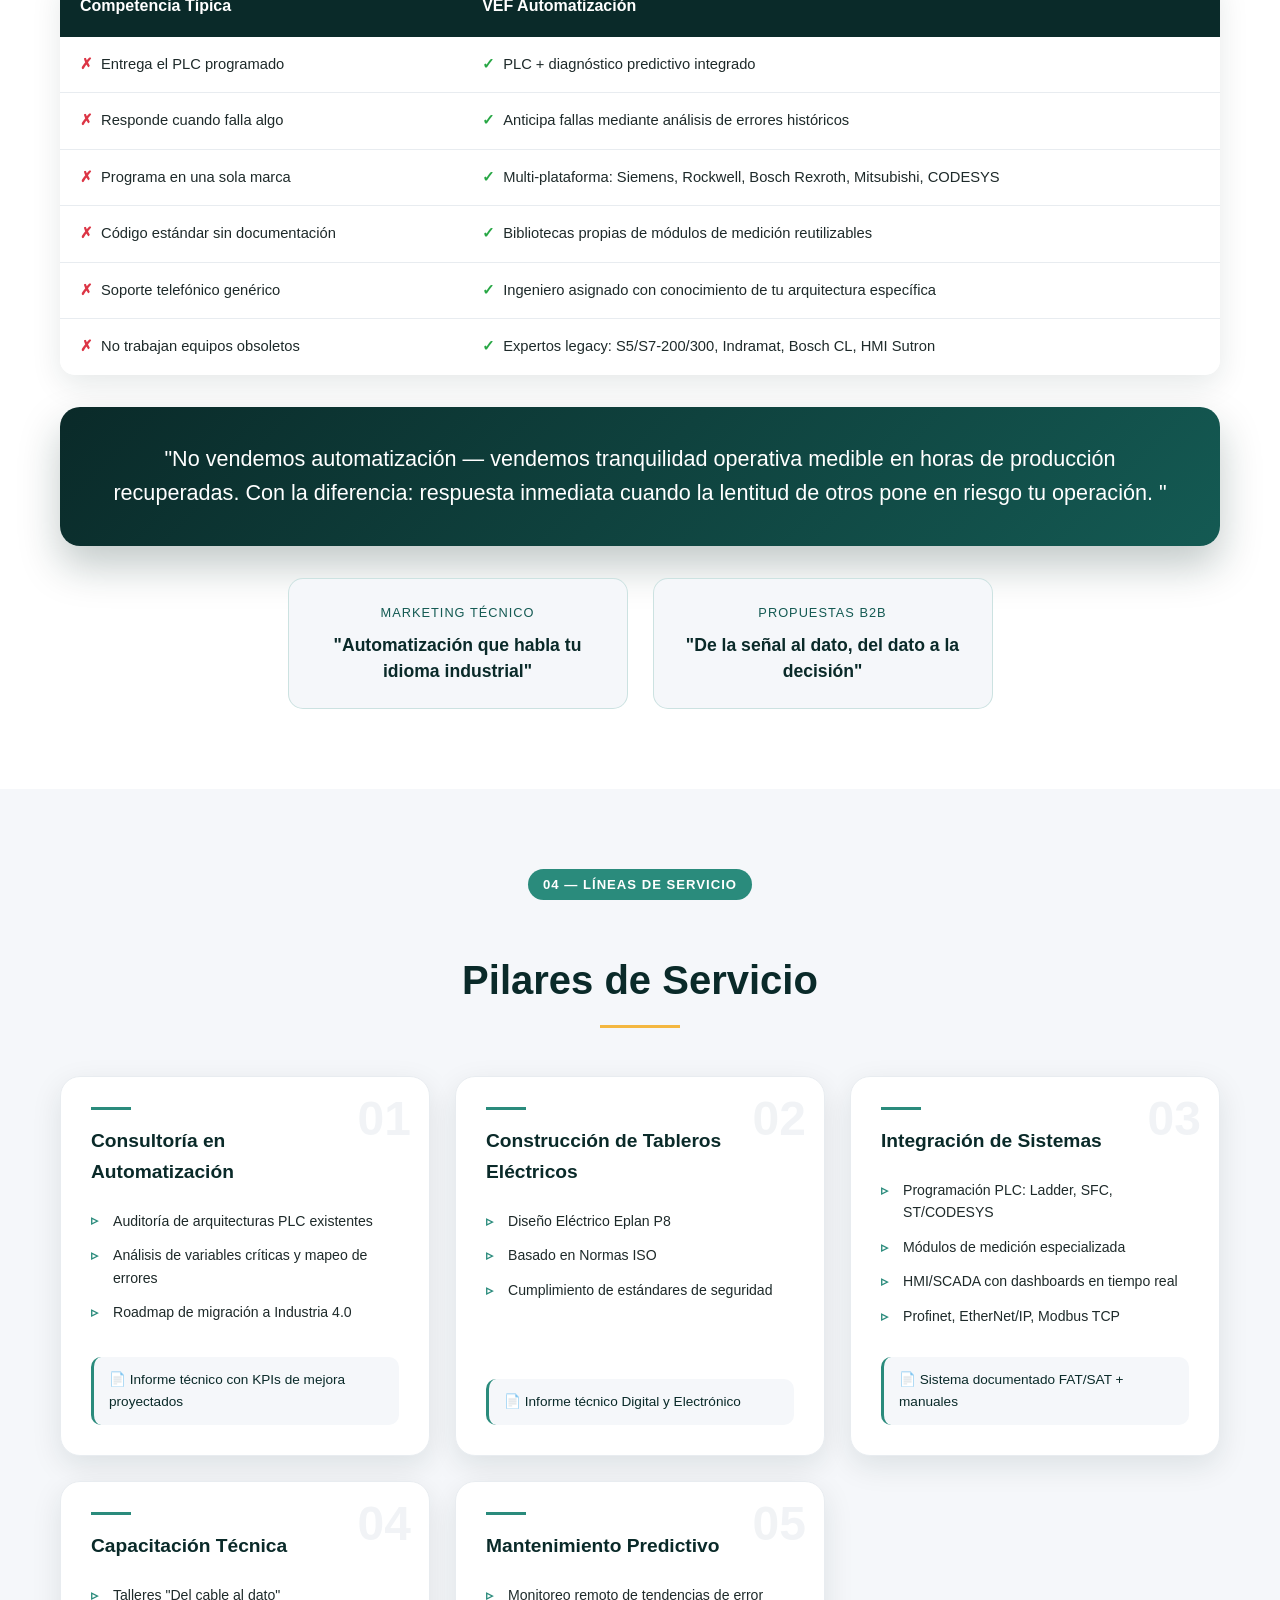
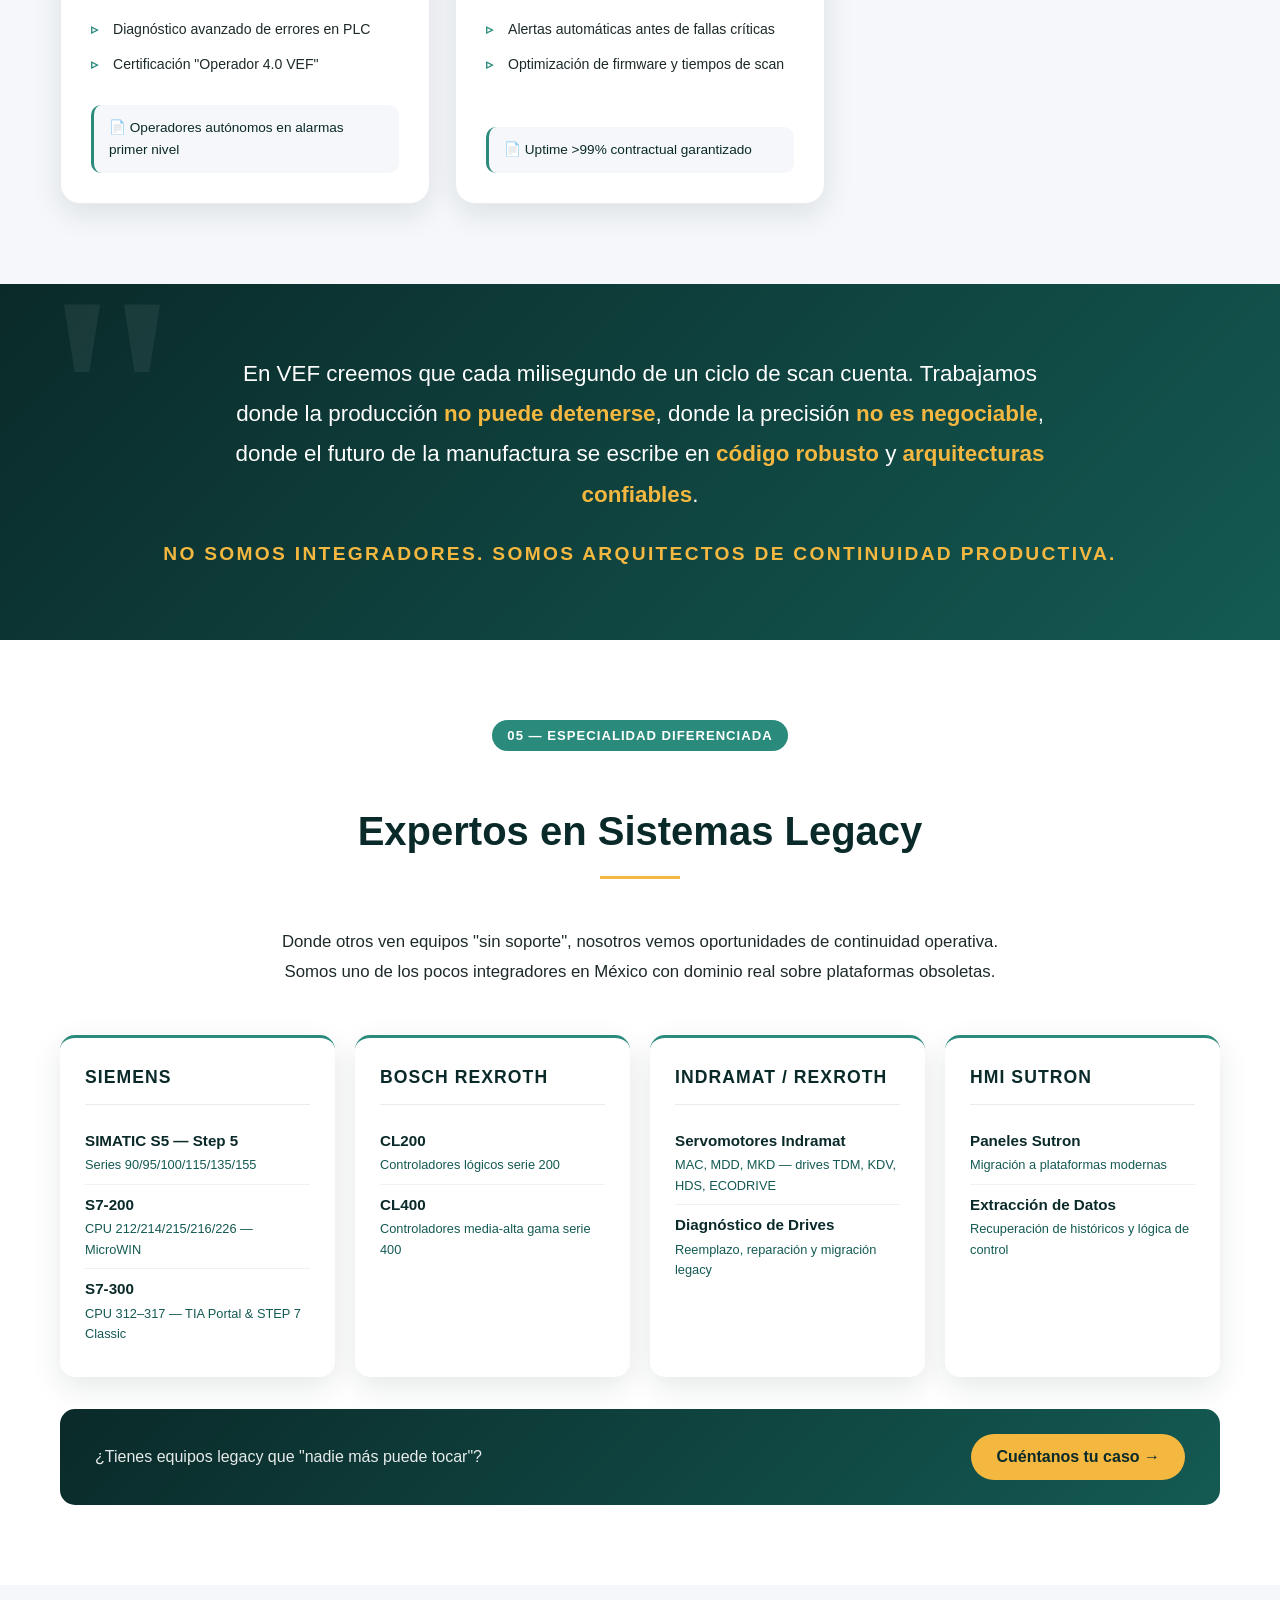
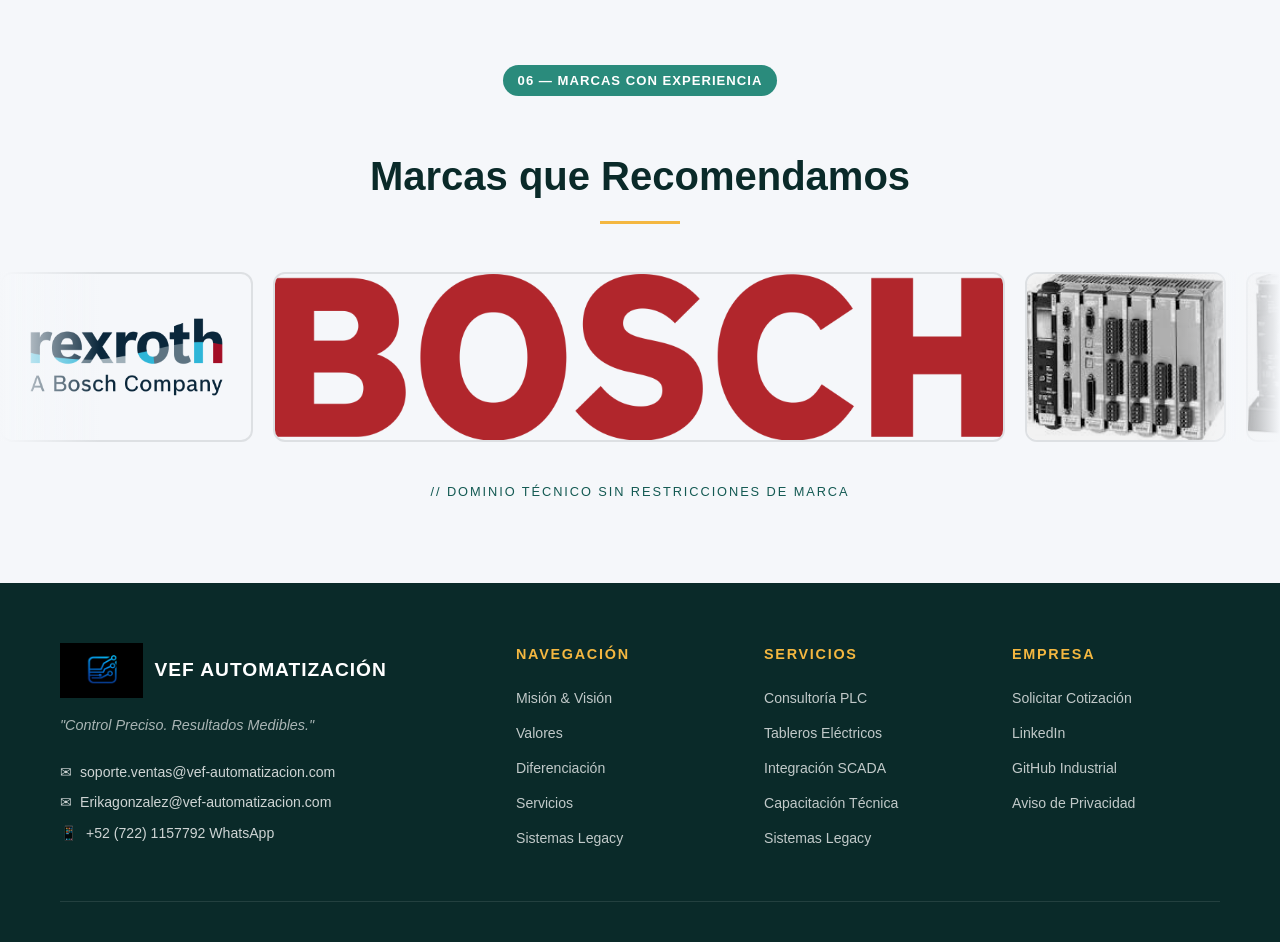
==== commit 02341c72: "actualizacion" ====
--- a/index.html
+++ b/index.html
@@ -6,282 +6,19 @@
 <title>VEF Automatización | Control Preciso. Resultados Medibles.</title>
 <link rel="preconnect" href="https://fonts.googleapis.com">
 <link rel="preconnect" href="https://fonts.gstatic.com" crossorigin>
-<link href="https://fonts.googleapis.com/css2?family=Inter:wght@300;400;500;600;700&display=swap" rel="stylesheet">
+<link href="https://fonts.googleapis.com/css2?family=Segoe+UI:wght@300;400;500;600;700&display=swap" rel="stylesheet">
+<link rel="stylesheet" href="css/Style.css">
 <link rel="icon" type="image/png" href="images/logo-vef.png">
 <style>
-/* ════════════════════════════════════════
-   VEF AUTOMATIZACIÓN — CSS COMPLETO RESPONSIVO
-   Breakpoints: móvil ≤480px | tablet ≤768px | desktop >768px
-════════════════════════════════════════ */
-
-/* ── VARIABLES ── */
-:root {
-    --primary-dark:   #0a2a29;
-    --primary-medium: #1a5c58;
-    --primary-light:  #2a8b7c;
-    --white:          #ffffff;
-    --neutral-light:  #f4f7f6;
-    --neutral-dark:   #2d3748;
-    --gray:           #e2e8f0;
-    --shadow:         0 8px 32px rgba(10,42,41,0.12);
-    --transition:     all 0.25s ease;
-    --radius:         14px;
-}
-
-/* ── RESET & BASE ── */
-*, *::before, *::after { box-sizing: border-box; margin: 0; padding: 0; }
-html { scroll-behavior: smooth; }
-body {
-    font-family: 'Inter', system-ui, sans-serif;
-    color: var(--neutral-dark);
-    background: var(--white);
-    line-height: 1.6;
-    overflow-x: hidden;
-}
-img { max-width: 100%; height: auto; display: block; }
-a { color: inherit; text-decoration: none; }
-ul { list-style: none; }
-
-/* ── CONTAINER ── */
-.container {
-    width: 100%;
-    max-width: 1180px;
-    margin: 0 auto;
-    padding: 0 clamp(1rem, 4vw, 2.5rem);
-}
-
-/* ════ HEADER ════ */
-.header {
-    position: fixed;
-    top: 0; left: 0; right: 0;
-    z-index: 1000;
-    background: rgba(10,42,41,0.97);
-    backdrop-filter: blur(14px);
-    box-shadow: 0 2px 20px rgba(10,42,41,0.08);
-    transition: box-shadow 0.3s;
-}
-.navbar {
-    display: flex;
-    align-items: center;
-    justify-content: space-between;
-    height: 68px;
-    padding: 0 clamp(1rem, 4vw, 2.5rem);
-    max-width: 1280px;
-    margin: 0 auto;
-}
-.logo-container {
-    display: flex;
-    align-items: center;
-    gap: 0.75rem;
-    text-decoration: none;
-    flex-shrink: 0;
-}
-.logo-container img {
-    height: 40px;
-    width: auto;
-    object-fit: contain;
-}
-.slogan {
-    font-size: 0.78rem;
-    font-weight: 500;
-    color: rgba(255,255,255,0.65);
-    letter-spacing: 0.06em;
-    text-transform: uppercase;
-}
-
-/* Nav menu */
-.nav-menu {
-    display: flex;
-    align-items: center;
-    gap: 0.15rem;
-    list-style: none;
-}
-.nav-menu a {
-    color: rgba(255,255,255,0.82);
-    font-size: 0.88rem;
-    font-weight: 500;
-    padding: 0.45rem 0.85rem;
-    border-radius: 6px;
-    transition: var(--transition);
-    white-space: nowrap;
-}
-.nav-menu a:hover,
-.nav-menu a.active {
-    color: #fff;
-    background: rgba(255,255,255,0.1);
-}
-
-/* Dropdown */
-.dropdown { position: relative; }
-.dropdown-content {
-    display: none;
-    position: absolute;
-    top: calc(100% + 8px);
-    right: 0;
-    background: var(--primary-dark);
-    border-radius: 10px;
-    overflow: hidden;
-    min-width: 180px;
-    box-shadow: 0 12px 32px rgba(0,0,0,0.3);
-    border: 1px solid rgba(255,255,255,0.08);
-}
-.dropdown:hover .dropdown-content { display: block; }
-.dropdown-content a {
-    display: block;
-    padding: 0.65rem 1rem;
-    border-radius: 0;
-    font-size: 0.85rem;
-    border-bottom: 1px solid rgba(255,255,255,0.05);
-}
-.dropdown-content a:last-child { border-bottom: none; }
-
-/* Hamburger */
-.hamburger {
-    display: none;
-    flex-direction: column;
-    gap: 5px;
-    background: none;
-    border: none;
-    cursor: pointer;
-    padding: 8px;
-    border-radius: 6px;
-    transition: background 0.2s;
-}
-.hamburger:hover { background: rgba(255,255,255,0.1); }
-.bar {
-    width: 24px;
-    height: 2px;
-    background: #fff;
-    border-radius: 2px;
-    transition: all 0.3s;
-    display: block;
-}
-.hamburger.active .bar:nth-child(1) { transform: translateY(7px) rotate(45deg); }
-.hamburger.active .bar:nth-child(2) { opacity: 0; }
-.hamburger.active .bar:nth-child(3) { transform: translateY(-7px) rotate(-45deg); }
-
-/* ════ HERO ════ */
-.hero {
-    position: relative;
-    min-height: 100svh;
-    display: flex;
-    align-items: center;
-    justify-content: center;
-    overflow: hidden;
-}
-.video-container {
-    position: absolute;
-    inset: 0;
-    z-index: 0;
-}
-.video-container video {
-    width: 100%; height: 100%;
-    object-fit: cover;
-    object-position: center;
-}
-.overlay {
-    position: absolute;
-    inset: 0;
-    background: linear-gradient(135deg, rgba(10,42,41,0.82) 0%, rgba(26,92,88,0.65) 100%);
-    z-index: 1;
-}
-.hero-content {
-    position: relative;
-    z-index: 2;
-    text-align: center;
-    color: #fff;
-    padding: clamp(5rem, 12vw, 8rem) clamp(1rem, 5vw, 2rem) clamp(3rem, 6vw, 4rem);
-    max-width: 860px;
-    width: 100%;
-}
-.hero-content h1 {
-    font-size: clamp(2rem, 5.5vw, 4.2rem);
-    font-weight: 700;
-    line-height: 1.15;
-    margin-bottom: 1rem;
-    letter-spacing: -0.02em;
-}
-.hero-content h1 span {
-    display: block;
-    color: #7ee8d4;
-    font-weight: 300;
-}
-.hero-content p {
-    font-size: clamp(1rem, 2.2vw, 1.2rem);
-    opacity: 0.88;
-    margin-bottom: 2.5rem;
-    max-width: 560px;
-    margin-left: auto;
-    margin-right: auto;
-}
-
-/* VEF Letters */
-.hero-vef {
-    display: flex;
-    justify-content: center;
-    gap: clamp(1.5rem, 4vw, 3rem);
-    margin-bottom: 2.5rem;
-    flex-wrap: wrap;
-}
-.vef-item {
-    display: flex;
-    flex-direction: column;
-    align-items: center;
-    gap: 0.3rem;
-}
-.vef-letter {
-    font-size: clamp(2.2rem, 5vw, 3.5rem);
-    font-weight: 700;
-    color: #7ee8d4;
-    line-height: 1;
-}
-.vef-word {
-    font-size: clamp(0.7rem, 1.5vw, 0.85rem);
-    text-transform: uppercase;
-    letter-spacing: 0.12em;
-    opacity: 0.75;
-}
-
-/* Hero Buttons */
+.reveal { animation: revealFade 0.7s ease both; }
+@keyframes revealFade { from { opacity: 0; transform: translateY(26px); } to { opacity: 1; transform: none; } }
+.reveal.active { opacity: 1; transform: none; }
 .hero-buttons {
     display: flex !important;
     flex-wrap: wrap !important;
     gap: 1rem !important;
     justify-content: center !important;
     align-items: center !important;
-}
-.btn {
-    display: inline-flex;
-    align-items: center;
-    gap: 0.4rem;
-    padding: 0.85rem 1.9rem;
-    border-radius: 50px;
-    font-weight: 600;
-    font-size: 0.95rem;
-    letter-spacing: 0.02em;
-    transition: var(--transition);
-    cursor: pointer;
-    border: 2px solid transparent;
-}
-.btn-primary {
-    background: var(--primary-light);
-    color: #fff;
-    border-color: var(--primary-light);
-}
-.btn-primary:hover {
-    background: var(--primary-medium);
-    border-color: var(--primary-medium);
-    transform: translateY(-2px);
-    box-shadow: 0 12px 28px rgba(42,139,124,0.4);
-}
-.btn-secondary {
-    background: transparent;
-    color: #fff;
-    border-color: rgba(255,255,255,0.5);
-}
-.btn-secondary:hover {
-    background: rgba(255,255,255,0.1);
-    border-color: #fff;
 }
 .btn-socios {
     background: transparent;
@@ -293,7 +30,7 @@
     font-size: 0.95rem;
     letter-spacing: 0.02em;
     text-decoration: none;
-    transition: var(--transition);
+    transition: background 0.2s, border-color 0.2s;
     display: inline-flex;
     align-items: center;
     gap: 0.4rem;
@@ -301,578 +38,6 @@
 .btn-socios:hover {
     background: rgba(255,255,255,0.1);
     border-color: #fff;
-}
-
-/* ════ STATS BAR ════ */
-.stats-bar {
-    background: var(--primary-dark);
-    padding: 1.2rem 0;
-    overflow: hidden;
-}
-.stats-inner {
-    display: flex;
-    justify-content: center;
-    align-items: stretch;
-    flex-wrap: wrap;
-    gap: 0;
-    max-width: 1100px;
-    margin: 0 auto;
-    padding: 0 1rem;
-}
-.stat-block {
-    display: flex;
-    flex-direction: column;
-    align-items: center;
-    padding: 0.8rem 1.8rem;
-    border-right: 1px solid rgba(255,255,255,0.1);
-    text-align: center;
-    flex: 1;
-    min-width: 140px;
-}
-.stat-block:last-child { border-right: none; }
-.stat-n {
-    color: #7ee8d4;
-    font-size: 1rem;
-    font-weight: 700;
-    letter-spacing: 0.03em;
-}
-.stat-l {
-    color: rgba(255,255,255,0.55);
-    font-size: 0.72rem;
-    margin-top: 0.2rem;
-    letter-spacing: 0.02em;
-}
-
-/* ════ SECTIONS ════ */
-.section {
-    padding: clamp(3.5rem, 8vw, 6rem) 0;
-}
-.section-alt { background: var(--neutral-light); }
-
-.section-head { text-align: center; margin-bottom: 3rem; }
-.section-tag-label {
-    display: inline-block;
-    font-size: 0.75rem;
-    font-weight: 600;
-    text-transform: uppercase;
-    letter-spacing: 0.14em;
-    color: var(--primary-light);
-    background: rgba(42,139,124,0.1);
-    padding: 0.35rem 1rem;
-    border-radius: 20px;
-    margin-bottom: 1rem;
-}
-.section-title {
-    font-size: clamp(1.7rem, 3.5vw, 2.6rem);
-    font-weight: 700;
-    color: var(--primary-dark);
-    margin-bottom: 1rem;
-    text-align: center;
-    letter-spacing: -0.02em;
-}
-
-/* ════ MISIÓN & VISIÓN ════ */
-.mv-grid {
-    display: grid;
-    grid-template-columns: repeat(auto-fit, minmax(280px, 1fr));
-    gap: 2rem;
-    margin-top: 2rem;
-}
-.mv-card {
-    background: var(--white);
-    border-radius: var(--radius);
-    padding: clamp(1.5rem, 4vw, 2.5rem);
-    box-shadow: var(--shadow);
-    border-top: 4px solid var(--primary-light);
-    transition: var(--transition);
-}
-.mv-card:hover { transform: translateY(-4px); }
-.vision-card { border-top-color: var(--primary-medium); }
-.mv-icon-wrap {
-    font-size: 2.2rem;
-    margin-bottom: 1rem;
-}
-.mv-card h3 {
-    color: var(--primary-dark);
-    font-size: 1.25rem;
-    font-weight: 700;
-    margin-bottom: 0.8rem;
-}
-.mv-quote {
-    font-style: italic;
-    color: var(--primary-medium);
-    font-size: 0.92rem;
-    line-height: 1.7;
-    margin-bottom: 1rem;
-    padding-left: 0.8rem;
-    border-left: 3px solid var(--primary-light);
-}
-.mv-list {
-    list-style: none;
-    padding: 0;
-}
-.mv-list li {
-    padding: 0.45rem 0;
-    font-size: 0.88rem;
-    color: var(--neutral-dark);
-    border-bottom: 1px solid var(--gray);
-    padding-left: 1.2rem;
-    position: relative;
-}
-.mv-list li::before {
-    content: '→';
-    position: absolute;
-    left: 0;
-    color: var(--primary-light);
-    font-size: 0.85rem;
-}
-.mv-list li:last-child { border-bottom: none; }
-
-/* ════ VALORES ════ */
-.valores-grid {
-    display: grid;
-    grid-template-columns: repeat(auto-fit, minmax(220px, 1fr));
-    gap: 1.5rem;
-    margin-bottom: 2rem;
-}
-.valor-card {
-    background: var(--white);
-    border-radius: var(--radius);
-    padding: 2rem 1.5rem;
-    text-align: center;
-    box-shadow: var(--shadow);
-    transition: var(--transition);
-}
-.valor-card:hover { transform: translateY(-4px); }
-.valor-ico {
-    width: 60px; height: 60px;
-    border-radius: 50%;
-    background: linear-gradient(135deg, var(--primary-light), var(--primary-medium));
-    color: #fff;
-    font-size: 1.6rem;
-    font-weight: 800;
-    display: flex;
-    align-items: center;
-    justify-content: center;
-    margin: 0 auto 1rem;
-}
-.valor-card h3 {
-    color: var(--primary-dark);
-    font-size: 1.15rem;
-    font-weight: 700;
-    margin-bottom: 0.6rem;
-}
-.valor-card p { font-size: 0.88rem; line-height: 1.65; opacity: 0.85; }
-
-.principios-grid {
-    display: grid;
-    grid-template-columns: repeat(auto-fit, minmax(200px, 1fr));
-    gap: 1.2rem;
-}
-.principio-card {
-    background: var(--white);
-    border-radius: 10px;
-    padding: 1.4rem;
-    box-shadow: 0 2px 12px rgba(10,42,41,0.06);
-}
-.principio-card h4 { font-size: 0.95rem; font-weight: 700; margin-bottom: 0.5rem; }
-.principio-card p { font-size: 0.84rem; line-height: 1.6; opacity: 0.8; }
-
-/* ════ TABLA DIFERENCIACIÓN ════ */
-.diff-table-wrap {
-    overflow-x: auto;
-    -webkit-overflow-scrolling: touch;
-    margin-bottom: 2rem;
-    border-radius: var(--radius);
-    box-shadow: var(--shadow);
-}
-.diff-table {
-    width: 100%;
-    min-width: 520px;
-    border-collapse: collapse;
-    background: var(--white);
-}
-.diff-table thead tr {
-    background: linear-gradient(135deg, var(--primary-dark), var(--primary-medium));
-}
-.diff-table th {
-    padding: 1rem 1.4rem;
-    color: #fff;
-    font-weight: 700;
-    font-size: 0.92rem;
-    text-align: left;
-    letter-spacing: 0.02em;
-}
-.diff-table td {
-    padding: 0.85rem 1.4rem;
-    font-size: 0.88rem;
-    border-bottom: 1px solid var(--gray);
-    vertical-align: middle;
-}
-.diff-table tbody tr:hover { background: rgba(42,139,124,0.04); }
-.cross { color: #dc3545; margin-right: 0.5rem; font-weight: 700; }
-.check { color: var(--primary-light); margin-right: 0.5rem; font-weight: 700; }
-
-.highlight-box {
-    background: linear-gradient(135deg, var(--primary-dark), var(--primary-medium));
-    color: #fff;
-    padding: clamp(1.5rem, 4vw, 2.5rem);
-    border-radius: var(--radius);
-    font-style: italic;
-    font-size: clamp(0.92rem, 2vw, 1.1rem);
-    line-height: 1.7;
-    text-align: center;
-    margin-bottom: 2rem;
-}
-
-.lemas-container {
-    display: grid;
-    grid-template-columns: repeat(auto-fit, minmax(240px, 1fr));
-    gap: 1.2rem;
-}
-.lema-card {
-    background: var(--white);
-    border-radius: 10px;
-    padding: 1.4rem;
-    box-shadow: var(--shadow);
-    border-left: 4px solid var(--primary-light);
-    display: flex;
-    flex-direction: column;
-    gap: 0.4rem;
-}
-.lema-cat { font-size: 0.75rem; font-weight: 700; text-transform: uppercase; letter-spacing: 0.1em; color: var(--primary-light); }
-.lema-txt { font-size: 0.95rem; font-weight: 600; color: var(--primary-dark); font-style: italic; }
-
-/* ════ PILARES / SERVICIOS ════ */
-.pillars-grid {
-    display: grid;
-    grid-template-columns: repeat(auto-fit, minmax(240px, 1fr));
-    gap: 1.5rem;
-}
-.pillar-card {
-    background: var(--white);
-    border-radius: var(--radius);
-    padding: clamp(1.4rem, 3vw, 2rem);
-    box-shadow: var(--shadow);
-    transition: var(--transition);
-    position: relative;
-    overflow: hidden;
-}
-.pillar-card:hover { transform: translateY(-4px); box-shadow: 0 16px 40px rgba(10,42,41,0.15); }
-.pillar-num {
-    font-size: 2.8rem;
-    font-weight: 800;
-    color: rgba(42,139,124,0.12);
-    line-height: 1;
-    display: block;
-    margin-bottom: 0.5rem;
-}
-.pillar-bar {
-    width: 40px;
-    height: 3px;
-    background: var(--primary-light);
-    border-radius: 2px;
-    margin-bottom: 0.8rem;
-}
-.pillar-card h3 {
-    color: var(--primary-dark);
-    font-size: 1.05rem;
-    font-weight: 700;
-    margin-bottom: 0.8rem;
-}
-.pillar-list { list-style: none; margin-bottom: 1rem; }
-.pillar-list li {
-    font-size: 0.85rem;
-    padding: 0.3rem 0;
-    padding-left: 1rem;
-    position: relative;
-    color: var(--neutral-dark);
-    opacity: 0.85;
-}
-.pillar-list li::before { content: '·'; position: absolute; left: 0; color: var(--primary-light); font-weight: 700; }
-.pillar-deliverable {
-    font-size: 0.8rem;
-    color: var(--primary-medium);
-    font-weight: 600;
-    background: rgba(42,139,124,0.08);
-    padding: 0.5rem 0.8rem;
-    border-radius: 6px;
-}
-
-/* ════ MANIFIESTO ════ */
-.manifesto-band {
-    background: linear-gradient(135deg, var(--primary-dark), var(--primary-medium));
-    color: #fff;
-    padding: clamp(2.5rem, 6vw, 4rem) 0;
-}
-.manifesto-band p {
-    font-size: clamp(1rem, 2.2vw, 1.25rem);
-    line-height: 1.8;
-    max-width: 820px;
-    margin: 0 auto 1.5rem;
-    text-align: center;
-    opacity: 0.92;
-}
-.manifesto-close {
-    text-align: center;
-    font-size: clamp(1rem, 2vw, 1.2rem);
-    font-weight: 700;
-    color: #7ee8d4;
-    letter-spacing: 0.03em;
-}
-
-/* ════ LEGACY ════ */
-.legacy-intro {
-    font-size: clamp(0.95rem, 2vw, 1.05rem);
-    max-width: 780px;
-    margin: 0 auto 2.5rem;
-    text-align: center;
-    line-height: 1.7;
-    opacity: 0.85;
-}
-.legacy-grid {
-    display: grid;
-    grid-template-columns: repeat(auto-fit, minmax(240px, 1fr));
-    gap: 1.5rem;
-    margin-bottom: 2rem;
-}
-.legacy-card {
-    background: var(--white);
-    border-radius: var(--radius);
-    padding: 1.8rem;
-    box-shadow: var(--shadow);
-    border-top: 3px solid var(--primary-light);
-    transition: var(--transition);
-}
-.legacy-card:hover { transform: translateY(-3px); }
-.legacy-brand {
-    font-size: 1.1rem;
-    font-weight: 800;
-    color: var(--primary-dark);
-    margin-bottom: 1rem;
-    padding-bottom: 0.6rem;
-    border-bottom: 1px solid var(--gray);
-}
-.legacy-list { list-style: none; }
-.legacy-list li {
-    padding: 0.6rem 0;
-    border-bottom: 1px solid var(--gray);
-    display: flex;
-    flex-direction: column;
-    gap: 0.2rem;
-}
-.legacy-list li:last-child { border-bottom: none; }
-.legacy-model { font-weight: 700; color: var(--primary-medium); font-size: 0.9rem; }
-.legacy-sub { font-size: 0.78rem; color: var(--neutral-dark); opacity: 0.7; }
-
-.legacy-cta {
-    text-align: center;
-    padding: 2rem;
-    background: rgba(42,139,124,0.08);
-    border-radius: var(--radius);
-    border: 1px solid rgba(42,139,124,0.2);
-}
-.legacy-cta p { font-size: 1.05rem; font-weight: 600; color: var(--primary-dark); margin-bottom: 0.8rem; }
-.legacy-cta a {
-    color: var(--primary-light);
-    font-weight: 700;
-    font-size: 1rem;
-    transition: var(--transition);
-}
-.legacy-cta a:hover { color: var(--primary-medium); }
-
-/* ════ CARRUSEL ════ */
-.carrusel-wrap {
-    overflow: hidden;
-    padding: 1.5rem 0;
-    position: relative;
-}
-.carrusel-wrap::before,
-.carrusel-wrap::after {
-    content: '';
-    position: absolute;
-    top: 0; bottom: 0;
-    width: 80px;
-    z-index: 2;
-}
-.carrusel-wrap::before { left: 0; background: linear-gradient(to right, var(--neutral-light), transparent); }
-.carrusel-wrap::after { right: 0; background: linear-gradient(to left, var(--neutral-light), transparent); }
-.carrusel-track {
-    display: flex;
-    gap: 3rem;
-    animation: scroll 35s linear infinite;
-    width: max-content;
-}
-.carrusel-img {
-    height: 48px;
-    width: auto;
-    object-fit: contain;
-    opacity: 0.65;
-    transition: opacity 0.3s;
-    filter: grayscale(30%);
-    flex-shrink: 0;
-}
-.carrusel-img:hover { opacity: 1; filter: none; }
-@keyframes scroll { from { transform: translateX(0); } to { transform: translateX(-50%); } }
-.carrusel-caption {
-    text-align: center;
-    font-size: 0.8rem;
-    font-weight: 600;
-    color: var(--primary-light);
-    letter-spacing: 0.08em;
-    margin-top: 1.5rem;
-    opacity: 0.7;
-}
-
-/* ════ FOOTER ════ */
-.footer {
-    background: var(--primary-dark);
-    color: rgba(255,255,255,0.75);
-    padding: clamp(2.5rem, 6vw, 4rem) 0 1.5rem;
-}
-.footer-grid {
-    display: grid;
-    grid-template-columns: 2fr repeat(3, 1fr);
-    gap: 2.5rem;
-    margin-bottom: 2.5rem;
-}
-.footer-logo-wrap {
-    display: flex;
-    align-items: center;
-    gap: 0.75rem;
-    margin-bottom: 0.75rem;
-}
-.footer-logo-wrap img { height: 38px; width: auto; }
-.footer-brand { font-size: 1rem; font-weight: 700; color: #fff; }
-.footer-tagline { font-size: 0.85rem; font-style: italic; opacity: 0.6; margin-bottom: 1rem; }
-.footer-contact-item {
-    font-size: 0.85rem;
-    margin-bottom: 0.4rem;
-}
-.footer-contact-item a { color: rgba(255,255,255,0.7); transition: var(--transition); }
-.footer-contact-item a:hover { color: #7ee8d4; }
-.footer-col h5 {
-    font-size: 0.85rem;
-    font-weight: 700;
-    text-transform: uppercase;
-    letter-spacing: 0.1em;
-    color: #fff;
-    margin-bottom: 1rem;
-}
-.footer-col ul li { margin-bottom: 0.5rem; }
-.footer-col ul a { font-size: 0.84rem; opacity: 0.65; transition: var(--transition); }
-.footer-col ul a:hover { opacity: 1; color: #7ee8d4; }
-.footer-bottom {
-    border-top: 1px solid rgba(255,255,255,0.08);
-    padding-top: 1.5rem;
-    display: flex;
-    flex-wrap: wrap;
-    justify-content: space-between;
-    gap: 0.5rem;
-}
-.footer-copy { font-size: 0.78rem; opacity: 0.5; }
-
-/* ════ REVEAL ANIMATION ════ */
-.reveal { opacity: 0; transform: translateY(26px); transition: opacity 0.7s ease, transform 0.7s ease; }
-.reveal.active { opacity: 1; transform: none; }
-
-/* ════════════════════════════════════════
-   RESPONSIVE — TABLET (≤ 900px)
-════════════════════════════════════════ */
-@media (max-width: 900px) {
-    .footer-grid { grid-template-columns: 1fr 1fr; }
-    .footer-grid > div:first-child { grid-column: 1 / -1; }
-
-    .nav-menu {
-        display: none;
-        position: fixed;
-        top: 68px;
-        left: 0; right: 0;
-        background: var(--primary-dark);
-        flex-direction: column;
-        align-items: stretch;
-        padding: 1rem;
-        gap: 0.25rem;
-        border-top: 1px solid rgba(255,255,255,0.08);
-        max-height: calc(100svh - 68px);
-        overflow-y: auto;
-        z-index: 999;
-    }
-    .nav-menu.active { display: flex; }
-    .nav-menu a {
-        font-size: 1rem;
-        padding: 0.8rem 1rem;
-        border-radius: 8px;
-    }
-    .hamburger { display: flex; }
-    .dropdown-content {
-        position: static;
-        display: none;
-        box-shadow: none;
-        border: none;
-        border-radius: 8px;
-        background: rgba(255,255,255,0.05);
-        margin-top: 0.25rem;
-    }
-    .dropdown.open .dropdown-content { display: block; }
-}
-
-/* ════════════════════════════════════════
-   RESPONSIVE — MOBILE (≤ 600px)
-════════════════════════════════════════ */
-@media (max-width: 600px) {
-    .logo-container img { height: 32px; }
-    .slogan { display: none; }
-
-    .hero-content h1 { font-size: clamp(1.7rem, 8vw, 2.4rem); }
-    .hero-content p { font-size: 0.95rem; }
-
-    .hero-vef { gap: 1.2rem; }
-    .vef-letter { font-size: 2rem; }
-
-    .btn { padding: 0.75rem 1.4rem; font-size: 0.88rem; }
-    .hero-buttons { flex-direction: column; align-items: stretch; gap: 0.7rem; }
-    .hero-buttons .btn,
-    .hero-buttons .btn-socios { text-align: center; justify-content: center; }
-
-    .stats-inner { flex-direction: column; gap: 0; }
-    .stat-block {
-        flex-direction: row;
-        gap: 0.8rem;
-        border-right: none;
-        border-bottom: 1px solid rgba(255,255,255,0.08);
-        padding: 0.7rem 1rem;
-        text-align: left;
-        min-width: unset;
-    }
-    .stat-block:last-child { border-bottom: none; }
-    .stat-n { font-size: 0.95rem; white-space: nowrap; }
-    .stat-l { font-size: 0.75rem; }
-
-    .section-title { font-size: clamp(1.4rem, 6vw, 1.9rem); }
-
-    .mv-grid { grid-template-columns: 1fr; gap: 1.2rem; }
-    .valores-grid { grid-template-columns: 1fr; }
-    .principios-grid { grid-template-columns: 1fr 1fr; }
-    .pillars-grid { grid-template-columns: 1fr; }
-    .legacy-grid { grid-template-columns: 1fr; }
-    .lemas-container { grid-template-columns: 1fr; }
-
-    .diff-table th, .diff-table td { padding: 0.7rem 0.9rem; font-size: 0.82rem; }
-
-    .footer-grid { grid-template-columns: 1fr; gap: 1.5rem; }
-    .footer-bottom { flex-direction: column; gap: 0.4rem; }
-
-    .carrusel-img { height: 36px; }
-    .carrusel-track { gap: 2rem; }
-}
-
-/* ════════════════════════════════════════
-   RESPONSIVE — TINY (≤ 360px)
-════════════════════════════════════════ */
-@media (max-width: 360px) {
-    .principios-grid { grid-template-columns: 1fr; }
-    .hero-content h1 { font-size: 1.55rem; }
 }
 </style>
 </head>
@@ -891,7 +56,7 @@
             <li><a href="#valores">Misión y Valores</a></li>
             <li><a href="#contacto">Contacto</a></li>
             <li><a href="socios.html">Socios Comerciales</a></li>
-            <li class="dropdown" id="dropdownMenu">
+            <li class="dropdown">
                 <a href="#" class="dropbtn">Más ▾</a>
                 <div class="dropdown-content">
                     <a href="#servicios">Servicios</a>
@@ -908,7 +73,7 @@
     </nav>
 </header>
 
-<!-- ══ HERO CON VIDEO ═══════════════════ -->
+<!-- ══ HERO CON VIDEO ABB ═══════════════ -->
 <section class="hero">
     <div class="video-container">
         <video autoplay muted loop playsinline>
@@ -937,8 +102,8 @@
         </div>
         <div class="hero-buttons">
             <a href="proyectos.html" class="btn btn-primary">Solicitar Cotización</a>
-            <a href="#servicios" class="btn btn-secondary">Ver Servicios</a>
-            <a href="socios.html" class="btn-socios">🤝 Socios</a>
+            <a href="#servicios" class="btn btn-secondary">Ver Proyectos</a>
+
         </div>
     </div>
 </section>
@@ -973,7 +138,9 @@
 <section class="section" id="mision">
     <div class="container">
         <div class="section-head reveal">
-            <span class="section-tag-label">01 — Propósito Estratégico</span>
+            <div style="text-align:center; margin-bottom:2rem;">
+                <span class="section-tag-label">01 — Propósito Estratégico</span>
+            </div>
             <h2 class="section-title">Misión y Visión</h2>
         </div>
         <div class="mv-grid reveal">
@@ -1005,7 +172,7 @@
 <!-- ══ 02 VALORES ════════════════════════ -->
 <section class="section section-alt" id="valores">
     <div class="container">
-        <div style="text-align:center; margin-bottom:1.5rem;" class="reveal">
+        <div class="reveal" style="text-align:center; margin-bottom:2rem;">
             <span class="section-tag-label">02 — Fundamentos</span>
         </div>
         <h2 class="section-title reveal">Valores Corporativos</h2>
@@ -1050,7 +217,7 @@
 <!-- ══ 03 DIFERENCIACIÓN ══════════════════ -->
 <section class="section" id="diferenciacion">
     <div class="container">
-        <div style="text-align:center; margin-bottom:1.5rem;" class="reveal">
+        <div class="reveal" style="text-align:center; margin-bottom:2rem;">
             <span class="section-tag-label">03 — Ventaja Competitiva</span>
         </div>
         <h2 class="section-title reveal">¿Por qué VEF?</h2>
@@ -1091,7 +258,9 @@
             </table>
         </div>
         <div class="highlight-box reveal">
-            "No vendemos automatización — vendemos tranquilidad operativa medible en horas de producción recuperadas. Con la diferencia: respuesta inmediata cuando la lentitud de otros pone en riesgo tu operación."
+           "No vendemos automatización — vendemos tranquilidad operativa medible en horas de producción recuperadas.
+            Con la diferencia: respuesta inmediata cuando la lentitud de otros pone en riesgo tu operación. "
+
         </div>
         <div class="lemas-container reveal">
             <div class="lema-card">
@@ -1109,7 +278,7 @@
 <!-- ══ 04 SERVICIOS ═══════════════════════ -->
 <section class="section section-alt" id="servicios">
     <div class="container">
-        <div style="text-align:center; margin-bottom:1.5rem;" class="reveal">
+        <div class="reveal" style="text-align:center; margin-bottom:2rem;">
             <span class="section-tag-label">04 — Líneas de Servicio</span>
         </div>
         <h2 class="section-title reveal">Pilares de Servicio</h2>
@@ -1168,7 +337,7 @@
                     <li>Alertas automáticas antes de fallas críticas</li>
                     <li>Optimización de firmware y tiempos de scan</li>
                 </ul>
-                <div class="pillar-deliverable">📄 Uptime >99% contractual garantizado</div>
+                <div class="pillar-deliverable">📄 Uptime &gt;99% contractual garantizado</div>
             </div>
         </div>
     </div>
@@ -1185,7 +354,7 @@
 <!-- ══ 05 SISTEMAS LEGACY ════════════════ -->
 <section class="section" id="legacy">
     <div class="container">
-        <div style="text-align:center; margin-bottom:1.5rem;" class="reveal">
+        <div class="reveal" style="text-align:center; margin-bottom:2rem;">
             <span class="section-tag-label">05 — Especialidad Diferenciada</span>
         </div>
         <h2 class="section-title reveal">Expertos en Sistemas Legacy</h2>
@@ -1231,44 +400,44 @@
 <!-- ══ 06 CARRUSEL MARCAS ════════════════ -->
 <section class="section section-alt" id="marcas">
     <div class="container">
-        <div style="text-align:center; margin-bottom:1.5rem;" class="reveal">
+        <div class="reveal" style="text-align:center; margin-bottom:2rem;">
             <span class="section-tag-label">06 — Marcas con Experiencia</span>
         </div>
         <h2 class="section-title reveal">Marcas que Recomendamos</h2>
     </div>
     <div class="carrusel-wrap reveal">
         <div class="carrusel-track">
-            <img src="images/Bosch_Rexroth-Logo.wine.png" alt="Bosch Rexroth" class="carrusel-img">
-            <img src="images/bosh.png" alt="Bosch" class="carrusel-img">
-            <img src="images/CL200.png" alt="CL200" class="carrusel-img">
-            <img src="images/CL400.png" alt="CL400" class="carrusel-img">
-            <img src="images/Eaton.png" alt="Eaton" class="carrusel-img">
-            <img src="images/Festo-Logo.wine.png" alt="Festo" class="carrusel-img">
-            <img src="images/mitsubishi_PNG110.png" alt="Mitsubishi" class="carrusel-img">
-            <img src="images/pilz-logo-1.png" alt="Pilz" class="carrusel-img">
-            <img src="images/rittal.png" alt="Rittal" class="carrusel-img">
-            <img src="images/rockwell.png" alt="Rockwell" class="carrusel-img">
-            <img src="images/siemens.png" alt="Siemens" class="carrusel-img">
-            <img src="images/Kyence.png" alt="Keyence" class="carrusel-img">
-            <img src="images/finder.png" alt="Finder" class="carrusel-img">
-            <img src="images/wago.png" alt="Wago" class="carrusel-img">
-            <img src="images/widmuller.png" alt="Weidmüller" class="carrusel-img">
-            <!-- duplicado para bucle infinito -->
-            <img src="images/Bosch_Rexroth-Logo.wine.png" alt="Bosch Rexroth" class="carrusel-img">
-            <img src="images/bosh.png" alt="Bosch" class="carrusel-img">
-            <img src="images/CL200.png" alt="CL200" class="carrusel-img">
-            <img src="images/CL400.png" alt="CL400" class="carrusel-img">
-            <img src="images/Eaton.png" alt="Eaton" class="carrusel-img">
-            <img src="images/Festo-Logo.wine.png" alt="Festo" class="carrusel-img">
-            <img src="images/mitsubishi_PNG110.png" alt="Mitsubishi" class="carrusel-img">
-            <img src="images/pilz-logo-1.png" alt="Pilz" class="carrusel-img">
-            <img src="images/rittal.png" alt="Rittal" class="carrusel-img">
-            <img src="images/rockwell.png" alt="Rockwell" class="carrusel-img">
-            <img src="images/siemens.png" alt="Siemens" class="carrusel-img">
-            <img src="images/Kyence.png" alt="Keyence" class="carrusel-img">
-            <img src="images/finder.png" alt="Finder" class="carrusel-img">
-            <img src="images/wago.png" alt="Wago" class="carrusel-img">
-            <img src="images/widmuller.png" alt="Weidmüller" class="carrusel-img">
+            <img src="images/Bosch_Rexroth-Logo.wine.png"     alt="Atornilador"     class="carrusel-img">
+            <img src="images/bosh.png"           alt="Bosch Rexroth"   class="carrusel-img">
+            <img src="images/CL200.png"          alt="Actuador lineal" class="carrusel-img">
+            <img src="images/CL400.png"            alt="Mitsubishi"      class="carrusel-img">
+            <img src="images/Eaton.png"     alt="PLC Siemens"     class="carrusel-img">
+            <img src="images/Festo-Logo.wine.png" alt="S7-1200"         class="carrusel-img">
+            <img src="images/mitsubishi_PNG110.png" alt="Controlador"     class="carrusel-img">
+            <img src="images/pilz-logo-1.png"    alt="Servos Bosch"    class="carrusel-img">
+            <img src="images/rittal.png"     alt="Tableros PM"     class="carrusel-img">
+            <img src="images/rockwell.png"          alt="Keyence"         class="carrusel-img">
+            <img src="images/siemens.png"            alt="Eaton"           class="carrusel-img">
+            <img src="images/Kyence.png"            alt="Festo"           class="carrusel-img">
+            <img src="images/finder.png"            alt="SICK"            class="carrusel-img">
+            <img src="images/wago.png"              alt="SMC"             class="carrusel-img">
+            <img src="images/widmuller.png"        alt="Weidmüller"      class="carrusel-img">
+            <!-- duplicado para bucle -->
+            <img src="images/Bosch_Rexroth-Logo.wine.png"     alt="Atornilador"     class="carrusel-img">
+            <img src="images/bosh.png"           alt="Bosch Rexroth"   class="carrusel-img">
+            <img src="images/CL200.png"          alt="Actuador lineal" class="carrusel-img">
+            <img src="images/CL400.png"            alt="Mitsubishi"      class="carrusel-img">
+            <img src="images/Eaton.png"     alt="PLC Siemens"     class="carrusel-img">
+            <img src="images/Festo-Logo.wine.png" alt="S7-1200"         class="carrusel-img">
+            <img src="images/mitsubishi_PNG110.png" alt="Controlador"     class="carrusel-img">
+            <img src="images/pilz-logo-1.png"    alt="Servos Bosch"    class="carrusel-img">
+            <img src="images/rittal.png"     alt="Tableros PM"     class="carrusel-img">
+            <img src="images/rockwell.png"          alt="Keyence"         class="carrusel-img">
+            <img src="images/siemens.png"            alt="Eaton"           class="carrusel-img">
+            <img src="images/Kyence.png"            alt="Festo"           class="carrusel-img">
+            <img src="images/finder.png"            alt="SICK"            class="carrusel-img">
+            <img src="images/wago.png"              alt="SMC"             class="carrusel-img">
+            <img src="images/widmuller.png"        alt="Weidmüller"      class="carrusel-img">
         </div>
     </div>
     <div class="container">
@@ -1286,8 +455,8 @@
                     <span class="footer-brand">VEF Automatización</span>
                 </div>
                 <p class="footer-tagline">"Control Preciso. Resultados Medibles."</p>
-                <p class="footer-contact-item">✉ <a href="mailto:contacto@vefautomatizacion.com">contacto@vefautomatizacion.com</a></p>
-                <p class="footer-contact-item">✉ <a href="mailto:soporte@vefautomatizacion.com">soporte@vefautomatizacion.com</a></p>
+                <p class="footer-contact-item">✉ <a href="mailto:soporte.ventas@vef-automatizacion.com">soporte.ventas@vef-automatizacion.com</a></p>
+                <p class="footer-contact-item">✉ <a href="mailto:Erikagonzalez@vef-automatizacion.com">Erikagonzalez@vef-automatizacion.com</a></p>
                 <p class="footer-contact-item">📱 <a href="https://wa.me/527221157792">+52 (722) 1157792 WhatsApp</a></p>
             </div>
             <div class="footer-col">
@@ -1313,93 +482,12 @@
             <div class="footer-col">
                 <h5>Empresa</h5>
                 <ul>
-                    <li><a href="proyectos.html">Cotización</a></li>
-                    <li><a href="socios.html">Socios Comerciales</a></li>
+                    <li><a href="proyectos.html">Solicitar Cotización</a></li>
                     <li><a href="#">LinkedIn</a></li>
+                    <li><a href="#">GitHub Industrial</a></li>
                     <li><a href="#">Aviso de Privacidad</a></li>
-                    <li><a href="#">Términos y Condiciones</a></li>
                 </ul>
             </div>
         </div>
         <div class="footer-bottom">
-            <span class="footer-copy">&copy; 2026 VEF Automatización. Todos los derechos reservados.</span>
-            <span class="footer-copy">Especialistas en PLC · CODESYS · Industria 4.0 · Toluca, México</span>
-        </div>
-    </div>
-</footer>
-
-<script src="js/main.js"></script>
-<script>
-/* ── Dropdown en móvil (tap) ── */
-const dropdownMenu = document.getElementById('dropdownMenu');
-if (dropdownMenu) {
-    dropdownMenu.querySelector('.dropbtn').addEventListener('click', function(e) {
-        if (window.innerWidth <= 900) {
-            e.preventDefault();
-            dropdownMenu.classList.toggle('open');
-        }
-    });
-}
-
-/* ── Hamburger ── */
-const hamburger = document.getElementById('hamburger');
-const navMenu   = document.getElementById('navMenu');
-if (hamburger && navMenu) {
-    hamburger.addEventListener('click', () => {
-        navMenu.classList.toggle('active');
-        hamburger.classList.toggle('active');
-    });
-    navMenu.querySelectorAll('a').forEach(link => {
-        link.addEventListener('click', () => {
-            if (window.innerWidth <= 900) {
-                navMenu.classList.remove('active');
-                hamburger.classList.remove('active');
-            }
-        });
-    });
-}
-
-/* ── Header shadow on scroll ── */
-const header = document.querySelector('.header');
-if (header) {
-    window.addEventListener('scroll', () => {
-        header.style.boxShadow = window.scrollY > 20
-            ? '0 4px 24px rgba(10,42,41,0.25)'
-            : '0 2px 20px rgba(10,42,41,0.08)';
-    }, { passive: true });
-}
-
-/* ── Reveal on scroll ── */
-const revealEls = document.querySelectorAll('.reveal');
-if ('IntersectionObserver' in window) {
-    const observer = new IntersectionObserver((entries) => {
-        entries.forEach(entry => {
-            if (entry.isIntersecting) {
-                entry.target.classList.add('active');
-                observer.unobserve(entry.target);
-            }
-        });
-    }, { threshold: 0.08, rootMargin: '0px 0px -30px 0px' });
-    revealEls.forEach(el => observer.observe(el));
-} else {
-    revealEls.forEach(el => el.classList.add('active'));
-}
-
-/* ── Active nav on scroll ── */
-const sections = document.querySelectorAll('section[id], div[id], footer[id]');
-const navLinks  = document.querySelectorAll('.nav-menu a[href^="#"]');
-if (sections.length && navLinks.length) {
-    const navObserver = new IntersectionObserver((entries) => {
-        entries.forEach(entry => {
-            if (entry.isIntersecting) {
-                navLinks.forEach(link => link.classList.remove('active'));
-                const active = document.querySelector(`.nav-menu a[href="#${entry.target.id}"]`);
-                if (active) active.classList.add('active');
-            }
-        });
-    }, { threshold: 0.35 });
-    sections.forEach(s => navObserver.observe(s));
-}
-</script>
-</body>
-</html>
+            <span cla
--- a/css/Style.css
+++ b/css/Style.css
@@ -0,0 +1,812 @@
+/* ═══════════════════════════════════
+   VARIABLES — idénticas al style.css
+═══════════════════════════════════ */
+:root {
+    --primary-dark:   #0A2A29;
+    --primary-medium: #145A53;
+    --primary-light:  #2A8B7C;
+    --secondary:      #F4B740;
+    --neutral-light:  #F5F7FA;
+    --neutral-dark:   #1E2A2A;
+    --white:          #FFFFFF;
+    --gray:           #E8ECF0;
+    --shadow:         0 10px 30px rgba(10,42,41,0.1);
+    --transition:     all 0.3s ease;
+}
+
+*,*::before,*::after { margin:0; padding:0; box-sizing:border-box; }
+html { scroll-behavior:smooth; }
+body {
+    font-family: 'Segoe UI', Tahoma, Geneva, Verdana, sans-serif;
+    line-height: 1.6;
+    color: var(--neutral-dark);
+    overflow-x: hidden;
+}
+
+/* ── CONTAINER ── */
+.container { max-width:1200px; margin:0 auto; padding:0 20px; }
+
+/* ══════════════════════════════════
+   HEADER — fondo blanco fijo
+══════════════════════════════════ */
+.header {
+    position: fixed;
+    width: 100%;
+    top: 0;
+    z-index: 1000;
+    background: var(--white);
+    box-shadow: 0 2px 20px rgba(10,42,41,0.08);
+    padding: 0.8rem 0;
+}
+.navbar {
+    display: flex;
+    justify-content: space-between;
+    align-items: center;
+    padding: 0 5%;
+    max-width: 1400px;
+    margin: 0 auto;
+}
+.logo-container {
+    display: flex;
+    align-items: center;
+    gap: 20px;
+    flex-shrink: 0;
+    text-decoration: none;
+}
+.logo-container img {
+    height: 80px;
+    width: auto;
+    object-fit: contain;
+}
+.slogan {
+    font-size: 1rem;
+    color: var(--primary-medium);
+    font-weight: 500;
+    letter-spacing: 2px;
+    text-transform: uppercase;
+    border-left: 2px solid var(--primary-light);
+    padding-left: 18px;
+    line-height: 1.4;
+}
+.nav-menu {
+    display: flex;
+    list-style: none;
+    gap: 2rem;
+    align-items: center;
+}
+.nav-menu a {
+    text-decoration: none;
+    color: var(--neutral-dark);
+    font-weight: 500;
+    transition: var(--transition);
+    position: relative;
+    font-size: 1rem;
+}
+.nav-menu a:hover,
+.nav-menu a.active { color: var(--primary-medium); }
+.nav-menu a.active::after {
+    content: '';
+    position: absolute;
+    bottom: -5px; left: 0;
+    width: 100%; height: 2px;
+    background: var(--primary-medium);
+}
+/* dropdown */
+.dropdown { position: relative; }
+.dropdown-content {
+    display: none;
+    position: absolute;
+    background: var(--white);
+    min-width: 200px;
+    box-shadow: var(--shadow);
+    border-radius: 8px;
+    z-index: 1;
+    top: 100%; left: 0;
+}
+.dropdown-content a {
+    color: var(--neutral-dark);
+    padding: 12px 16px;
+    display: block;
+    transition: var(--transition);
+}
+.dropdown-content a:hover {
+    background: var(--primary-light);
+    color: var(--white);
+}
+.dropdown:hover .dropdown-content { display: block; }
+
+/* hamburger */
+.hamburger { display: none; cursor: pointer; background: none; border: none; }
+.bar {
+    display: block; width: 25px; height: 3px;
+    margin: 5px auto;
+    background: var(--neutral-dark);
+    transition: var(--transition);
+}
+
+/* ══════════════════════════════════
+   HERO — video fondo + overlay verde
+══════════════════════════════════ */
+.hero {
+    position: relative;
+    height: 100vh;
+    min-height: 600px;
+    display: flex;
+    align-items: center;
+    justify-content: center;
+    text-align: center;
+    color: var(--white);
+    margin-top: 98px;
+    overflow: hidden;
+}
+.video-container {
+    position: absolute;
+    top: 0; left: 0;
+    width: 100%; height: 100%;
+    overflow: hidden;
+    /* Fondo de respaldo si el video no carga */
+    background: linear-gradient(135deg, #0A2A29 0%, #145A53 100%);
+}
+/* iframe de YouTube como fondo (generado por YouTube API) */
+.video-container iframe,
+.video-container #ytPlayer,
+#ytPlayer iframe {
+    position: absolute;
+    top: 50%; left: 50%;
+    width: 177.78vh;
+    height: 100vh;
+    min-width: 100%;
+    min-height: 56.25vw;
+    transform: translate(-50%,-50%);
+    pointer-events: none;
+    border: none;
+}
+/* Video MP4 local (alternativa) */
+.video-container video {
+    position: absolute;
+    top: 50%; left: 50%;
+    width: 177.78vh;
+    height: 100vh;
+    min-width: 100%;
+    min-height: 56.25vw;
+    transform: translate(-50%,-50%);
+    object-fit: cover;
+}
+.overlay {
+    position: absolute;
+    top: 0; left: 0;
+    width: 100%; height: 100%;
+    background: linear-gradient(135deg, rgba(10,42,41,0.92) 0%, rgba(20,90,83,0.82) 100%);
+}
+.hero-content {
+    position: relative;
+    z-index: 2;
+    max-width: 900px;
+    padding: 0 20px;
+}
+.hero-content h1 {
+    font-size: 3.8rem;
+    font-weight: 700;
+    margin-bottom: 1rem;
+    animation: fadeInUp 1s ease;
+    line-height: 1.1;
+}
+.hero-content h1 span {
+    color: var(--secondary);
+    display: block;
+    font-size: 2.8rem;
+    margin-top: 0.3rem;
+}
+.hero-content p {
+    font-size: 1.2rem;
+    margin-bottom: 2.5rem;
+    opacity: 0.92;
+    animation: fadeInUp 1s ease 0.2s both;
+}
+/* VEF badges */
+.hero-vef {
+    display: flex;
+    justify-content: center;
+    gap: 3rem;
+    margin-bottom: 2.5rem;
+    animation: fadeInUp 1s ease 0.3s both;
+}
+.vef-item { text-align: center; }
+.vef-letter {
+    display: block;
+    font-size: 3rem;
+    font-weight: 700;
+    color: var(--secondary);
+    line-height: 1;
+}
+.vef-word {
+    display: block;
+    font-size: 0.8rem;
+    text-transform: uppercase;
+    letter-spacing: 2px;
+    color: rgba(255,255,255,0.75);
+    margin-top: 4px;
+}
+.hero-buttons {
+    animation: fadeInUp 1s ease 0.4s both;
+    display: flex;
+    justify-content: center;
+    gap: 15px;
+    flex-wrap: wrap;
+}
+/* BTN base */
+.btn {
+    display: inline-block;
+    padding: 14px 35px;
+    border-radius: 50px;
+    text-decoration: none;
+    font-weight: 600;
+    transition: var(--transition);
+    font-size: 1rem;
+    cursor: pointer;
+    border: 2px solid transparent;
+}
+.btn-primary {
+    background: var(--primary-light);
+    color: var(--white);
+    border-color: var(--primary-light);
+}
+.btn-primary:hover {
+    background: var(--primary-medium);
+    border-color: var(--primary-medium);
+    transform: translateY(-3px);
+    box-shadow: 0 10px 25px rgba(0,0,0,0.2);
+}
+.btn-secondary {
+    background: transparent;
+    color: var(--white);
+    border-color: var(--white);
+}
+.btn-secondary:hover {
+    background: var(--white);
+    color: var(--primary-dark);
+    transform: translateY(-3px);
+}
+
+/* ══════════════════════════════════
+   STATS BAR
+══════════════════════════════════ */
+.stats-bar {
+    background: var(--primary-dark);
+    padding: 0;
+}
+.stats-inner {
+    display: flex;
+    max-width: 1200px;
+    margin: 0 auto;
+}
+.stat-block {
+    flex: 1;
+    padding: 2rem 1.5rem;
+    border-right: 1px solid rgba(255,255,255,0.1);
+    text-align: center;
+    transition: var(--transition);
+}
+.stat-block:last-child { border-right: none; }
+.stat-block:hover { background: rgba(255,255,255,0.05); }
+.stat-n {
+    display: block;
+    font-size: 1.4rem;
+    font-weight: 700;
+    color: var(--secondary);
+    line-height: 1.2;
+}
+.stat-l {
+    display: block;
+    font-size: 0.75rem;
+    letter-spacing: .1em;
+    text-transform: uppercase;
+    color: rgba(255,255,255,0.65);
+    margin-top: .3rem;
+}
+
+/* ══════════════════════════════════
+   SECCIONES GENERALES
+══════════════════════════════════ */
+.section { padding: 80px 0; }
+.section-alt { background: var(--neutral-light); }
+.section-dark {
+    background: linear-gradient(135deg, var(--primary-dark), var(--primary-medium));
+    color: var(--white);
+}
+
+.section-title {
+    text-align: center;
+    font-size: 2.5rem;
+    color: var(--primary-dark);
+    margin-bottom: 3rem;
+    position: relative;
+    padding-bottom: 1rem;
+}
+.section-title::after {
+    content: '';
+    position: absolute;
+    bottom: 0; left: 50%;
+    transform: translateX(-50%);
+    width: 80px; height: 3px;
+    background: var(--secondary);
+}
+.section-dark .section-title { color: var(--white); }
+
+.section-tag-label {
+    display: inline-block;
+    background: var(--primary-light);
+    color: var(--white);
+    padding: 5px 15px;
+    border-radius: 50px;
+    font-size: 0.82rem;
+    font-weight: 600;
+    letter-spacing: 1px;
+    margin-bottom: 1rem;
+    text-transform: uppercase;
+}
+
+/* ══════════════════════════════════
+   01 MISIÓN & VISIÓN
+══════════════════════════════════ */
+.mv-grid {
+    display: grid;
+    grid-template-columns: 1fr 1fr;
+    gap: 40px;
+}
+.mv-card {
+    background: var(--white);
+    border-radius: 20px;
+    padding: 40px;
+    box-shadow: var(--shadow);
+    transition: var(--transition);
+    position: relative;
+    overflow: hidden;
+}
+.mv-card::before {
+    content: '';
+    position: absolute;
+    top: 0; left: 0;
+    width: 100%; height: 5px;
+    background: var(--primary-light);
+}
+.mv-card.vision-card::before { background: var(--secondary); }
+.mv-card:hover { transform: translateY(-8px); box-shadow: 0 25px 50px rgba(10,42,41,0.15); }
+.mv-icon-wrap {
+    width: 65px; height: 65px;
+    background: var(--neutral-light);
+    border-radius: 50%;
+    display: flex; align-items: center; justify-content: center;
+    margin-bottom: 1.5rem;
+    font-size: 2rem;
+}
+.mv-card h3 {
+    font-size: 1.8rem;
+    color: var(--primary-dark);
+    margin-bottom: 1.2rem;
+}
+.mv-quote {
+    font-style: italic;
+    color: var(--neutral-dark);
+    border-left: 3px solid var(--primary-light);
+    padding-left: 1rem;
+    margin-bottom: 1.5rem;
+    line-height: 1.7;
+    opacity: 0.85;
+}
+.mv-list { list-style: none; }
+.mv-list li {
+    padding: 6px 0 6px 22px;
+    position: relative;
+    color: var(--neutral-dark);
+    font-size: 0.95rem;
+}
+.mv-list li::before {
+    content: '▹';
+    position: absolute; left: 0;
+    color: var(--primary-light);
+    font-weight: bold;
+}
+
+/* ══════════════════════════════════
+   02 VALORES
+══════════════════════════════════ */
+.valores-grid {
+    display: grid;
+    grid-template-columns: repeat(3, 1fr);
+    gap: 30px;
+    margin-bottom: 50px;
+}
+.valor-card {
+    background: var(--white);
+    border-radius: 20px;
+    padding: 30px;
+    box-shadow: var(--shadow);
+    border: 1px solid var(--gray);
+    transition: var(--transition);
+    text-align: center;
+}
+.valor-card:hover { transform: translateY(-8px); border-color: var(--primary-light); box-shadow: 0 20px 40px rgba(10,42,41,0.12); }
+.valor-ico {
+    width: 70px; height: 70px;
+    background: linear-gradient(135deg, var(--primary-light), var(--primary-medium));
+    border-radius: 20px;
+    display: flex; align-items: center; justify-content: center;
+    margin: 0 auto 1.2rem;
+    font-size: 1.8rem;
+    font-weight: 800;
+    color: var(--white);
+}
+.valor-card h3 { color: var(--primary-dark); font-size: 1.4rem; margin-bottom: .8rem; }
+.valor-card p { color: var(--neutral-dark); line-height: 1.7; opacity: .85; }
+
+/* Principios */
+.principios-grid {
+    display: grid;
+    grid-template-columns: repeat(4, 1fr);
+    gap: 20px;
+}
+.principio-card {
+    background: var(--white);
+    border-radius: 15px;
+    padding: 25px 20px;
+    box-shadow: var(--shadow);
+    border-top: 3px solid transparent;
+    transition: var(--transition);
+}
+.principio-card:hover { border-top-color: var(--primary-light); transform: translateY(-5px); }
+.principio-card h4 { font-size: 1rem; margin-bottom: .6rem; text-transform: uppercase; letter-spacing: .05em; }
+.principio-card p { font-size: .88rem; color: var(--neutral-dark); line-height: 1.6; opacity: .85; }
+
+/* ══════════════════════════════════
+   03 DIFERENCIACIÓN
+══════════════════════════════════ */
+.diff-table-wrap { overflow-x: auto; border-radius: 15px; box-shadow: var(--shadow); margin-bottom: 2rem; }
+.diff-table { width: 100%; border-collapse: collapse; min-width: 600px; background: var(--white); }
+.diff-table thead { background: var(--primary-dark); color: var(--white); }
+.diff-table th { padding: 18px 20px; font-size: 1rem; font-weight: 600; text-align: left; }
+.diff-table td {
+    padding: 16px 20px;
+    border-bottom: 1px solid var(--gray);
+    font-size: .92rem;
+    color: var(--neutral-dark);
+}
+.diff-table tr:last-child td { border-bottom: none; }
+.diff-table tbody tr:hover { background: var(--neutral-light); }
+.check { color: #28a745; font-weight: bold; margin-right: 8px; }
+.cross { color: #dc3545; font-weight: bold; margin-right: 8px; }
+
+.highlight-box {
+    background: linear-gradient(135deg, var(--primary-dark), var(--primary-medium));
+    color: var(--white);
+    padding: 35px 40px;
+    border-radius: 20px;
+    text-align: center;
+    font-size: 1.35rem;
+    font-weight: 500;
+    line-height: 1.6;
+    margin: 2rem 0;
+    box-shadow: 0 20px 40px rgba(10,42,41,0.25);
+}
+.lemas-container {
+    display: flex;
+    justify-content: center;
+    gap: 25px;
+    margin-top: 2rem;
+    flex-wrap: wrap;
+}
+.lema-card {
+    background: var(--neutral-light);
+    padding: 1.5rem 2rem;
+    border: 1px solid rgba(42,139,124,.2);
+    border-radius: 15px;
+    transition: var(--transition);
+    max-width: 340px;
+    text-align: center;
+}
+.lema-card:hover { transform: translateY(-5px); box-shadow: var(--shadow); border-color: var(--primary-light); }
+.lema-cat {
+    color: var(--primary-medium);
+    display: block;
+    font-size: .8rem;
+    text-transform: uppercase;
+    letter-spacing: 1px;
+    margin-bottom: .6rem;
+}
+.lema-txt { color: var(--primary-dark); font-size: 1.1rem; font-weight: 600; line-height: 1.4; }
+
+/* ══════════════════════════════════
+   04 SERVICIOS / PILARES
+══════════════════════════════════ */
+.pillars-grid {
+    display: grid;
+    grid-template-columns: repeat(auto-fit, minmax(280px, 1fr));
+    gap: 25px;
+}
+.pillar-card {
+    background: var(--white);
+    border-radius: 20px;
+    padding: 30px;
+    box-shadow: var(--shadow);
+    border: 1px solid var(--gray);
+    transition: var(--transition);
+    position: relative;
+    overflow: hidden;
+    display: flex; flex-direction: column;
+}
+.pillar-card:hover { transform: translateY(-8px); border-color: var(--primary-light); box-shadow: 0 20px 40px rgba(10,42,41,0.12); }
+.pillar-card::before {
+    content: '';
+    position: absolute; top: 0; left: 0; right: 0; height: 4px;
+    background: linear-gradient(90deg, var(--primary-light), var(--secondary));
+    transform: scaleX(0); transition: transform .3s ease;
+}
+.pillar-card:hover::before { transform: scaleX(1); }
+.pillar-num {
+    position: absolute; top: 18px; right: 18px;
+    font-size: 3rem; font-weight: 800;
+    color: var(--gray); opacity: .6; line-height: 1;
+    transition: var(--transition);
+}
+.pillar-card:hover .pillar-num { color: var(--primary-light); opacity: .2; }
+.pillar-bar { width: 40px; height: 3px; background: var(--primary-light); margin-bottom: 1rem; }
+.pillar-card h3 { color: var(--primary-dark); font-size: 1.2rem; margin-bottom: 1rem; padding-right: 35px; }
+.pillar-list { list-style: none; flex-grow: 1; margin-bottom: 1.5rem; }
+.pillar-list li {
+    padding: 6px 0 6px 22px;
+    position: relative;
+    font-size: .88rem;
+    color: var(--neutral-dark); line-height: 1.6;
+}
+.pillar-list li::before { content: '▹'; position: absolute; left: 0; color: var(--primary-light); font-weight: bold; }
+.pillar-deliverable {
+    background: var(--neutral-light);
+    padding: 12px 15px;
+    border-radius: 10px;
+    font-size: .85rem;
+    color: var(--primary-dark);
+    border-left: 3px solid var(--primary-light);
+    margin-top: auto;
+}
+
+/* ══════════════════════════════════
+   MANIFIESTO (dark band)
+══════════════════════════════════ */
+.manifesto-band {
+    background: linear-gradient(135deg, var(--primary-dark), var(--primary-medium));
+    padding: 70px 0;
+    text-align: center;
+    color: var(--white);
+    position: relative; overflow: hidden;
+}
+.manifesto-band::before {
+    content: '"';
+    position: absolute; top: -2rem; left: 2rem;
+    font-size: 18rem; font-weight: 700;
+    opacity: .06; line-height: 1;
+    font-family: serif;
+}
+.manifesto-band p {
+    font-size: 1.4rem; line-height: 1.8;
+    max-width: 850px; margin: 0 auto 1.5rem;
+    position: relative; z-index: 1;
+}
+.manifesto-band p strong { color: var(--secondary); }
+.manifesto-close {
+    font-size: 1.2rem; font-weight: 600;
+    text-transform: uppercase; letter-spacing: .12em;
+    color: var(--secondary);
+    position: relative; z-index: 1;
+}
+
+/* ══════════════════════════════════
+   05 SISTEMAS LEGACY
+══════════════════════════════════ */
+.legacy-intro {
+    max-width: 750px; margin: 0 auto 3rem; text-align: center;
+    color: var(--neutral-dark); font-size: 1.05rem; line-height: 1.8; opacity: .85;
+}
+.legacy-grid {
+    display: grid;
+    grid-template-columns: repeat(auto-fit, minmax(260px, 1fr));
+    gap: 20px; margin-bottom: 2rem;
+}
+.legacy-card {
+    background: var(--white);
+    border-radius: 15px;
+    padding: 25px;
+    box-shadow: var(--shadow);
+    border-top: 3px solid var(--primary-light);
+    transition: var(--transition);
+}
+.legacy-card:hover { transform: translateY(-5px); box-shadow: 0 15px 35px rgba(10,42,41,0.12); }
+.legacy-brand {
+    font-size: 1.1rem; font-weight: 700;
+    color: var(--primary-dark);
+    text-transform: uppercase; letter-spacing: .06em;
+    padding-bottom: .8rem; margin-bottom: 1rem;
+    border-bottom: 1px solid var(--gray);
+}
+.legacy-list { list-style: none; }
+.legacy-list li {
+    padding: .5rem 0;
+    border-bottom: 1px solid rgba(232,236,240,.7);
+}
+.legacy-list li:last-child { border-bottom: none; }
+.legacy-model { display: block; font-weight: 600; color: var(--primary-dark); font-size: .95rem; }
+.legacy-sub { display: block; font-size: .8rem; color: var(--primary-medium); margin-top: 2px; }
+.legacy-cta {
+    background: linear-gradient(135deg, var(--primary-dark), var(--primary-medium));
+    border-radius: 15px;
+    padding: 25px 35px;
+    display: flex; align-items: center; justify-content: space-between;
+    flex-wrap: wrap; gap: 1rem;
+    color: var(--white);
+}
+.legacy-cta p { font-size: 1rem; opacity: .9; }
+.legacy-cta a {
+    background: var(--secondary);
+    color: var(--primary-dark);
+    padding: 10px 25px;
+    border-radius: 50px;
+    text-decoration: none;
+    font-weight: 700;
+    transition: var(--transition);
+}
+.legacy-cta a:hover { background: var(--white); transform: translateY(-2px); }
+
+/* ══════════════════════════════════
+   06 CARRUSEL
+══════════════════════════════════ */
+.carrusel-wrap {
+    position: relative; overflow: hidden; margin: 2.5rem 0;
+}
+.carrusel-wrap::before,
+.carrusel-wrap::after {
+    content: ''; position: absolute; top: 0; width: 100px; height: 100%; z-index: 2; pointer-events: none;
+}
+.carrusel-wrap::before { left: 0; background: linear-gradient(to right, var(--neutral-light), transparent); }
+.carrusel-wrap::after  { right: 0; background: linear-gradient(to left, var(--neutral-light), transparent); }
+.carrusel-track {
+    display: flex; gap: 20px;
+    animation: marquee 55s linear infinite;
+    width: max-content;
+}
+@keyframes marquee {
+    from { transform: translateX(0); }
+    to   { transform: translateX(-50%); }
+}
+.carrusel-img {
+    height: 170px; width: auto;
+    object-fit: cover;
+    border-radius: 12px;
+    border: 2px solid var(--gray);
+    filter: grayscale(.3) brightness(.95);
+    transition: var(--transition);
+    flex-shrink: 0;
+}
+.carrusel-img:hover {
+    filter: grayscale(0) brightness(1.05);
+    border-color: var(--primary-light);
+    transform: scale(1.04);
+}
+.carrusel-caption {
+    text-align: center;
+    font-size: .8rem; letter-spacing: .15em;
+    text-transform: uppercase;
+    color: var(--primary-medium);
+    margin-top: .5rem;
+}
+
+/* ══════════════════════════════════
+   FOOTER
+══════════════════════════════════ */
+.footer {
+    background: var(--primary-dark);
+    color: var(--white);
+    padding: 60px 0 20px;
+}
+.footer-grid {
+    display: grid;
+    grid-template-columns: 2fr 1fr 1fr 1fr;
+    gap: 40px; margin-bottom: 40px;
+}
+.footer-logo-wrap {
+    display: flex; align-items: center; gap: 12px;
+    margin-bottom: 1rem;
+}
+.footer-logo-wrap img { height: 55px; width: auto; object-fit: contain; }
+.footer-brand {
+    font-size: 1.2rem; font-weight: 700;
+    color: var(--white);
+    text-transform: uppercase; letter-spacing: .05em;
+}
+.footer-tagline {
+    font-style: italic; color: rgba(255,255,255,.65);
+    font-size: .9rem; margin-bottom: 1.5rem;
+}
+.footer-contact-item {
+    font-size: .88rem; color: rgba(255,255,255,.8);
+    margin-bottom: .5rem; display: flex; align-items: flex-start; gap: .5rem;
+}
+.footer-contact-item a { color: rgba(255,255,255,.8); text-decoration: none; transition: var(--transition); }
+.footer-contact-item a:hover { color: var(--secondary); }
+
+.footer-col h5 {
+    font-size: .9rem; font-weight: 700;
+    letter-spacing: .12em; text-transform: uppercase;
+    color: var(--secondary); margin-bottom: 1.2rem;
+}
+.footer-col ul { list-style: none; }
+.footer-col ul li { margin-bottom: .6rem; }
+.footer-col ul li a {
+    color: rgba(255,255,255,.75);
+    text-decoration: none;
+    font-size: .88rem;
+    transition: var(--transition);
+}
+.footer-col ul li a:hover { color: var(--secondary); padding-left: 5px; }
+
+.footer-bottom {
+    border-top: 1px solid rgba(255,255,255,.1);
+    padding-top: 20px;
+    display: flex; justify-content: space-between; align-items: center;
+    flex-wrap: wrap; gap: 1rem;
+}
+.footer-copy { font-size: .82rem; color: rgba(255,255,255,.55); }
+
+/* ══════════════════════════════════
+   REVEAL
+══════════════════════════════════ */
+.reveal {
+    animation: revealFade 0.7s ease both;
+}
+@keyframes revealFade {
+    from { opacity: 0; transform: translateY(28px); }
+    to   { opacity: 1; transform: none; }
+}
+/* Mantener compatibilidad con JS si se usa */
+.reveal.active { opacity: 1; transform: none; }
+
+/* ══════════════════════════════════
+   ANIMACIONES
+══════════════════════════════════ */
+@keyframes fadeInUp {
+    from { opacity: 0; transform: translateY(30px); }
+    to   { opacity: 1; transform: translateY(0); }
+}
+
+/* ══════════════════════════════════
+   RESPONSIVE
+══════════════════════════════════ */
+@media (max-width: 900px) {
+    .hamburger { display: block; }
+    .nav-menu {
+        position: fixed; left: -100%; top: 98px;
+        gap: 0; flex-direction: column;
+        background: var(--white); width: 100%;
+        text-align: center; transition: .3s;
+        box-shadow: 0 10px 20px rgba(0,0,0,.1);
+        padding: 2rem 0;
+    }
+    .nav-menu.active { left: 0; }
+    .nav-menu li { margin: 1rem 0; }
+    .mv-grid { grid-template-columns: 1fr; }
+    .valores-grid { grid-template-columns: 1fr 1fr; }
+    .principios-grid { grid-template-columns: 1fr 1fr; }
+    .footer-grid { grid-template-columns: 1fr 1fr; }
+    .stats-inner { flex-wrap: wrap; }
+    .stat-block { flex: 0 0 50%; border-bottom: 1px solid rgba(255,255,255,.1); }
+}
+@media (max-width: 600px) {
+    .hero-content h1 { font-size: 2.4rem; }
+    .hero-content h1 span { font-size: 1.8rem; }
+    .valores-grid { grid-template-columns: 1fr; }
+    .principios-grid { grid-template-columns: 1fr; }
+    .footer-grid { grid-template-columns: 1fr; }
+    .hero-vef { gap: 1.5rem; }
+    .slogan { display: none; }
+}
+/* ── NO-JS FALLBACK ──
+   Si main.js no carga, mostrar todo el contenido */
+.no-js .reveal { opacity: 1 !important; transform: none !important; }
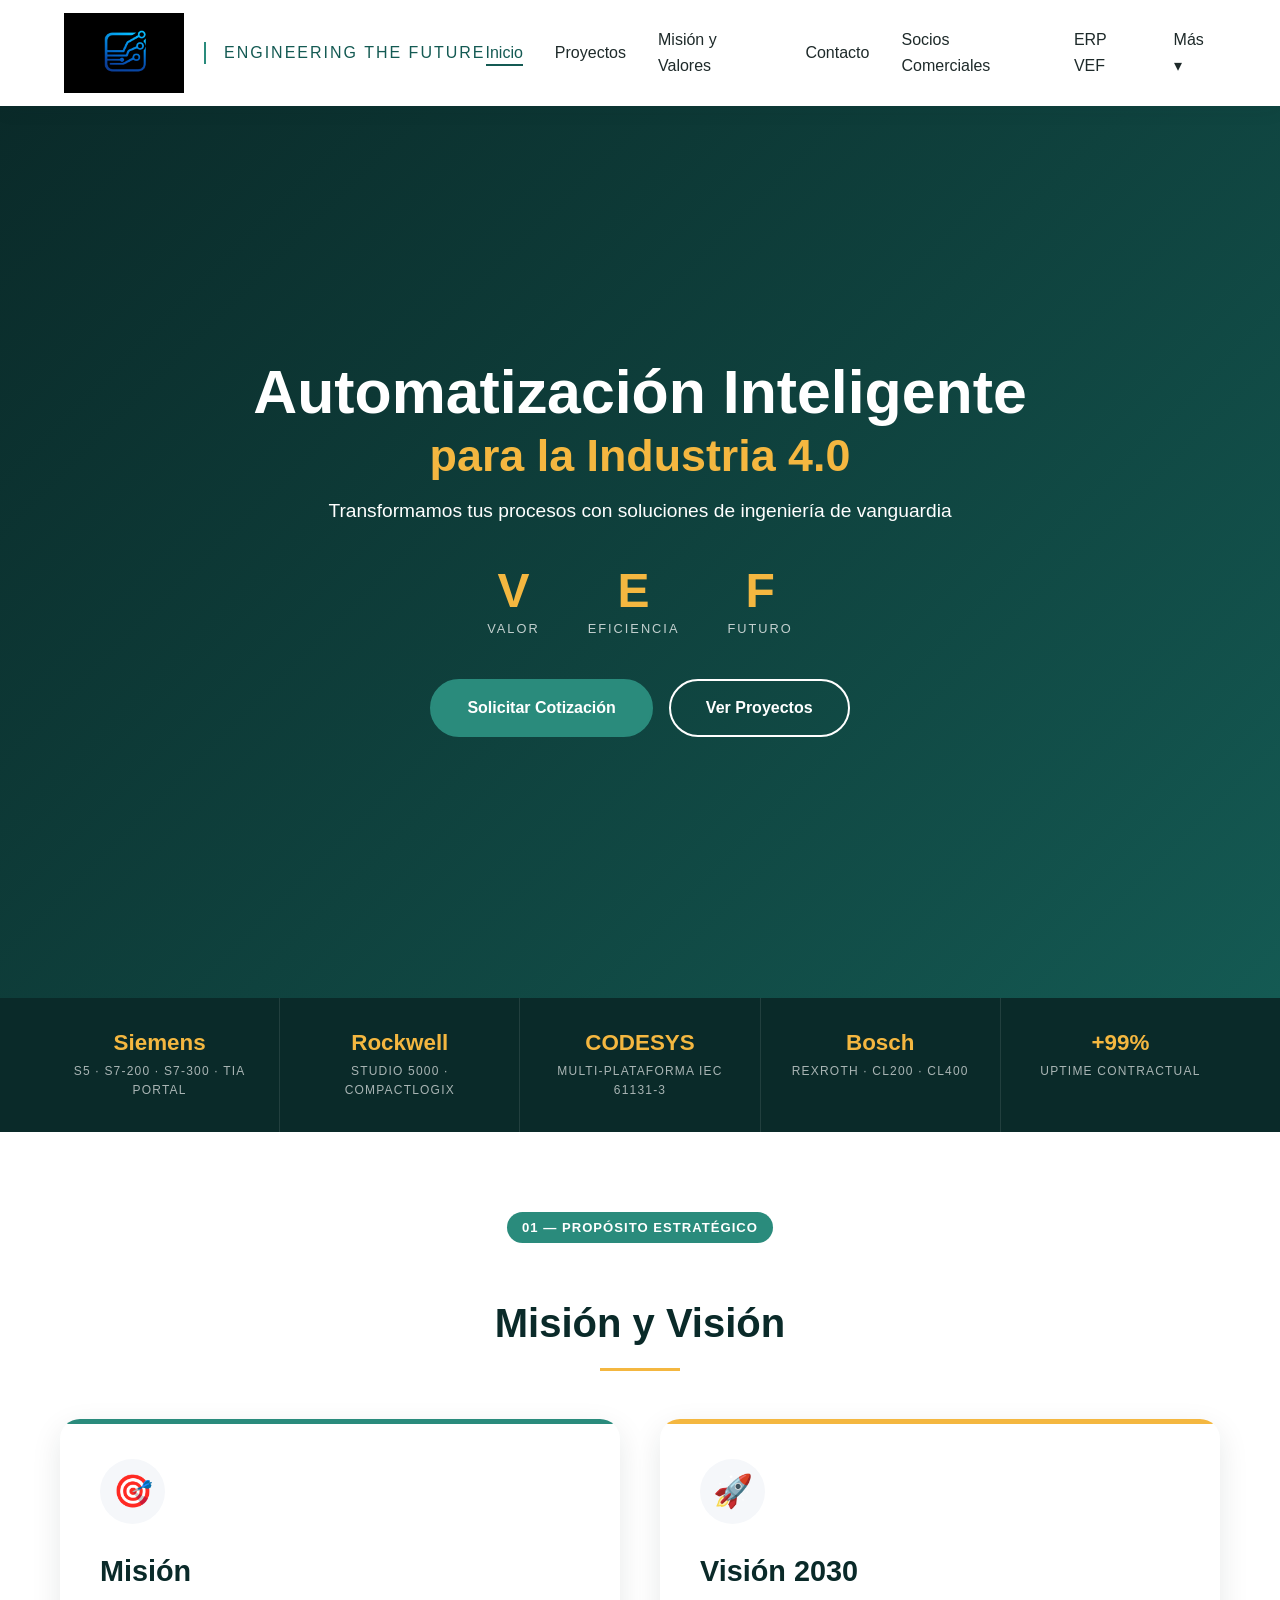
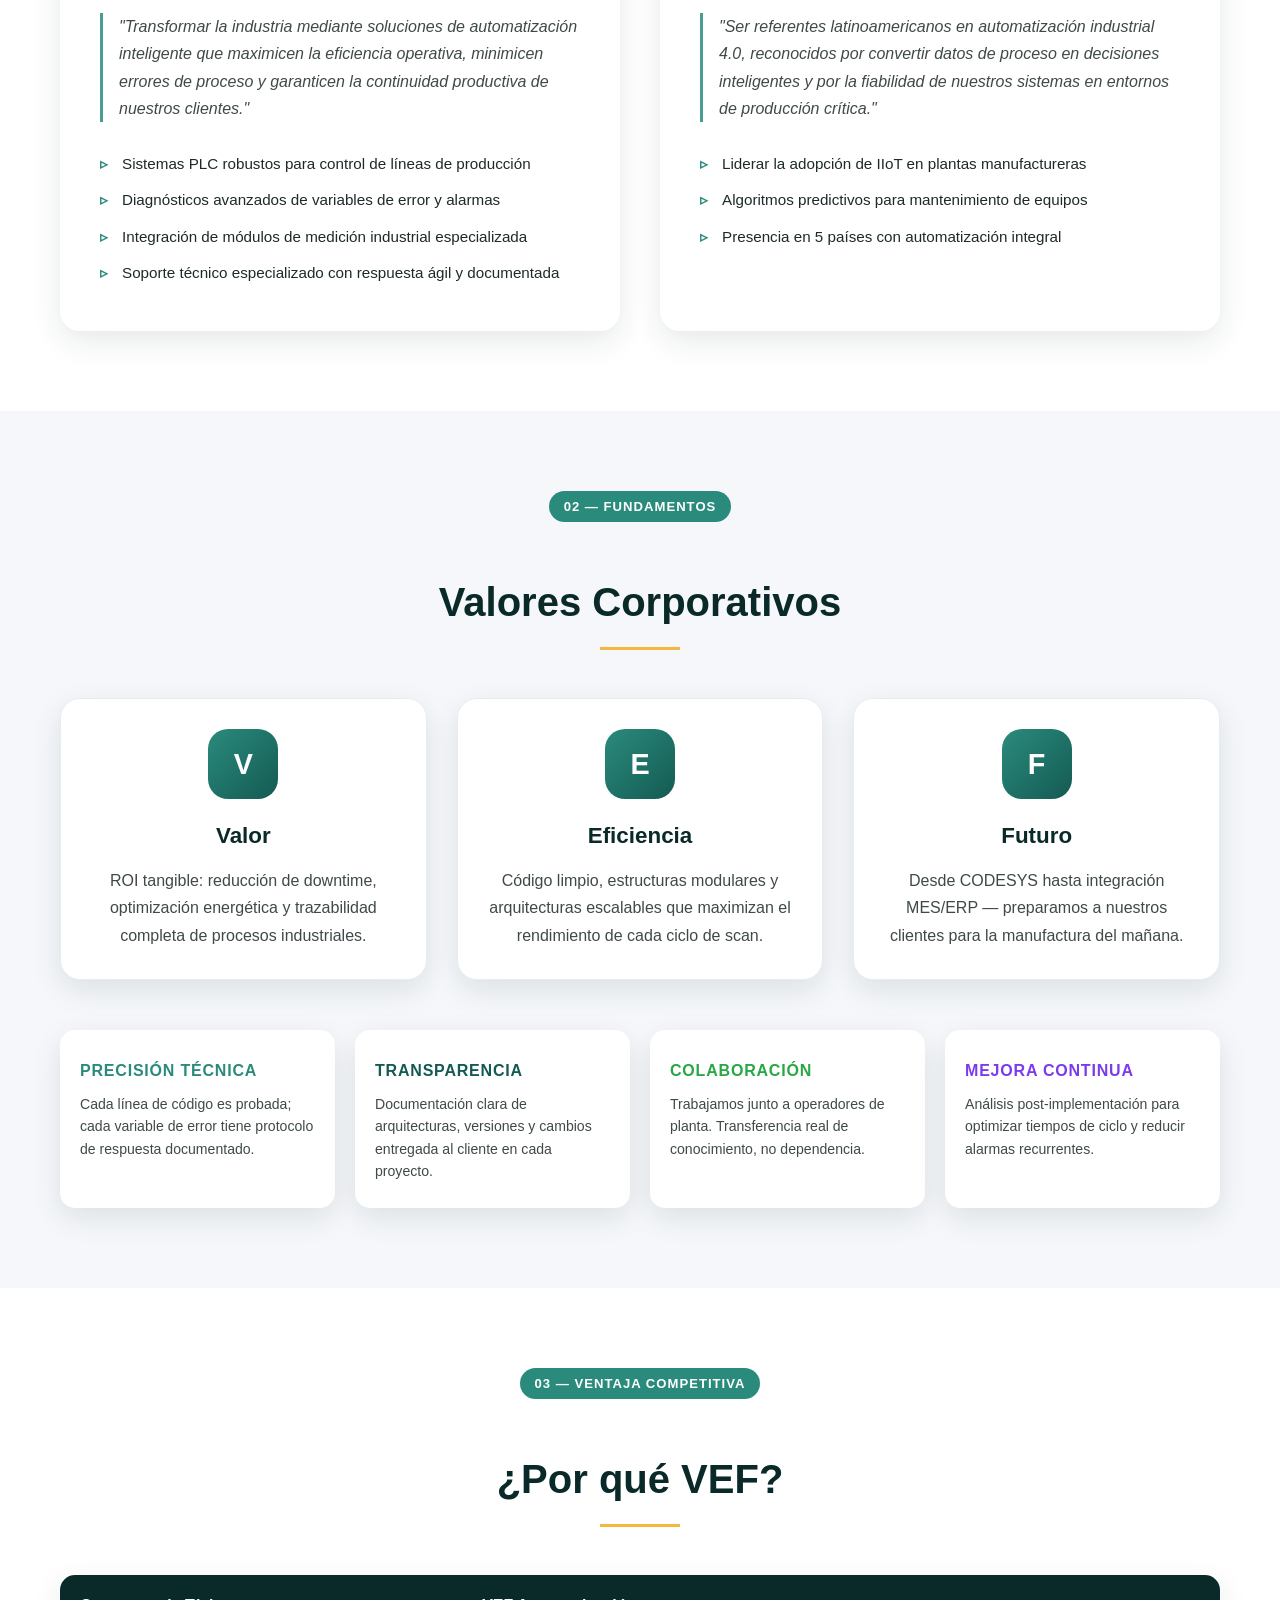
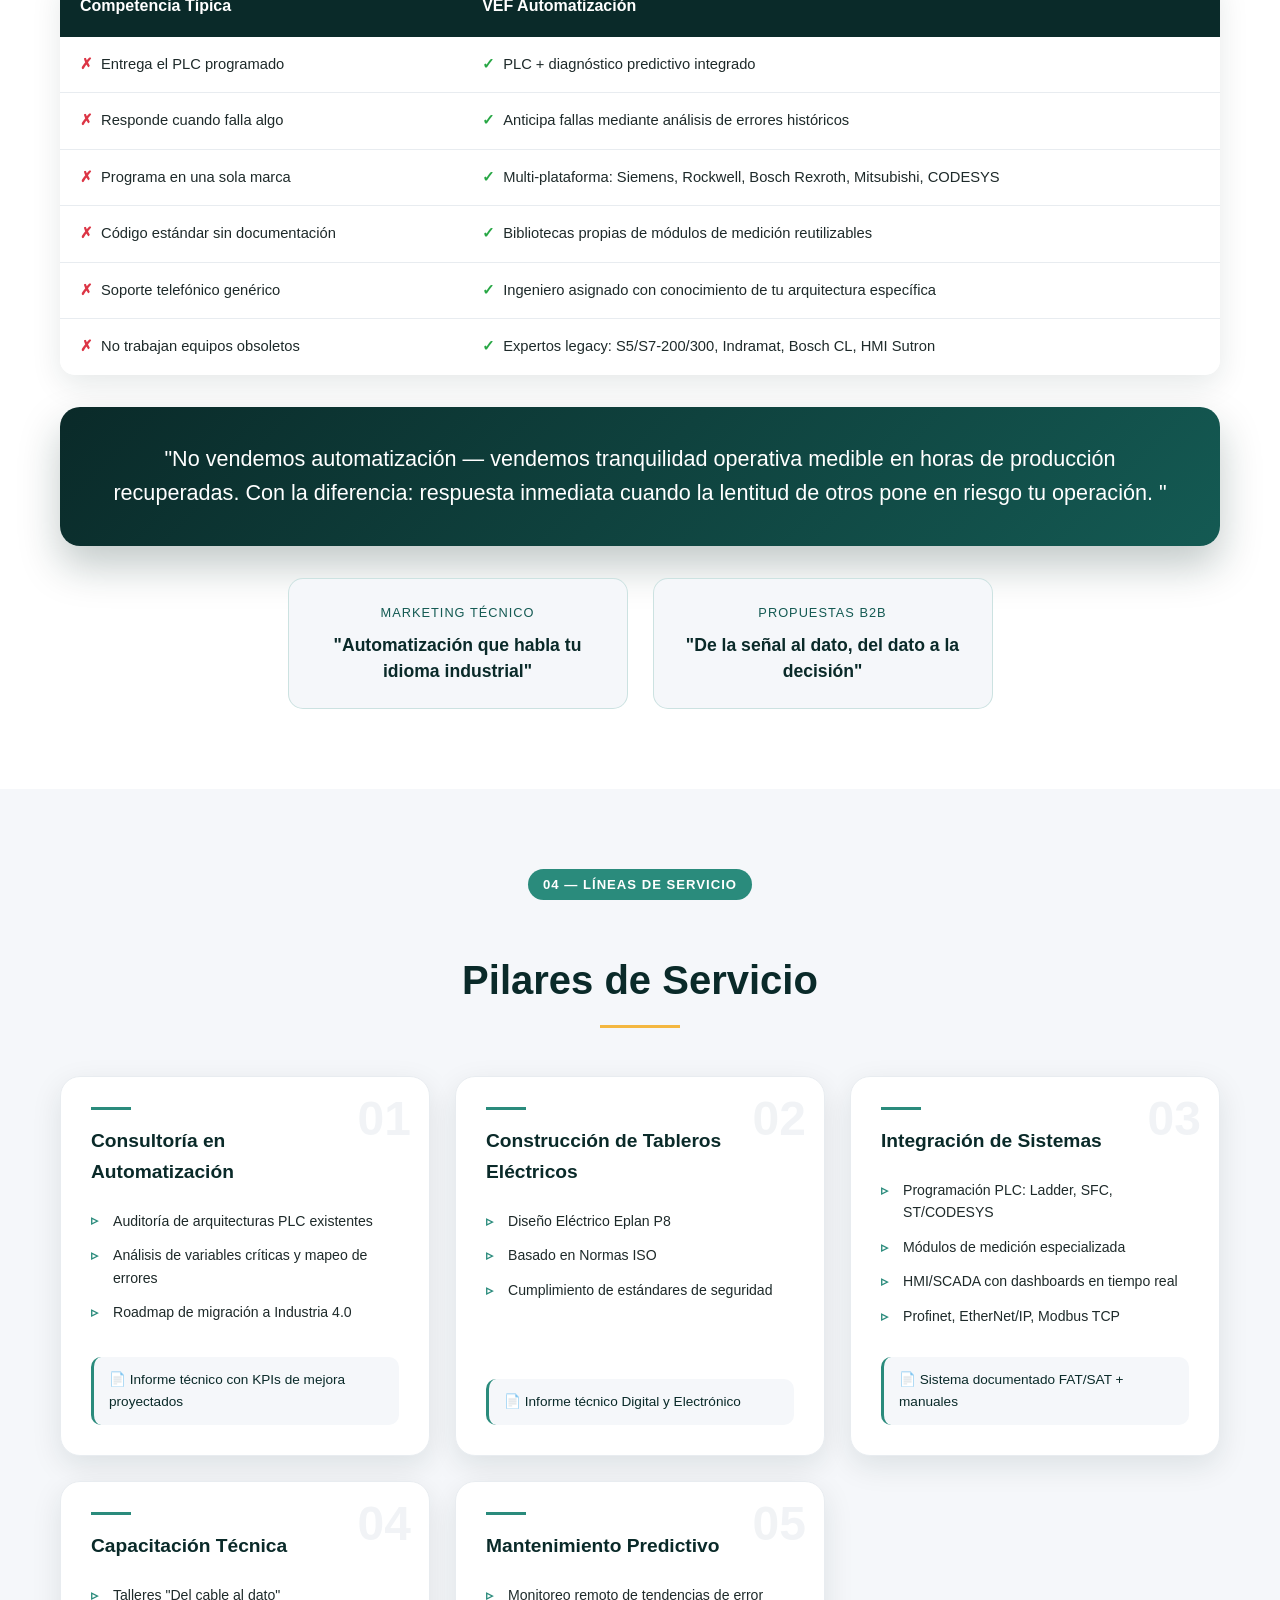
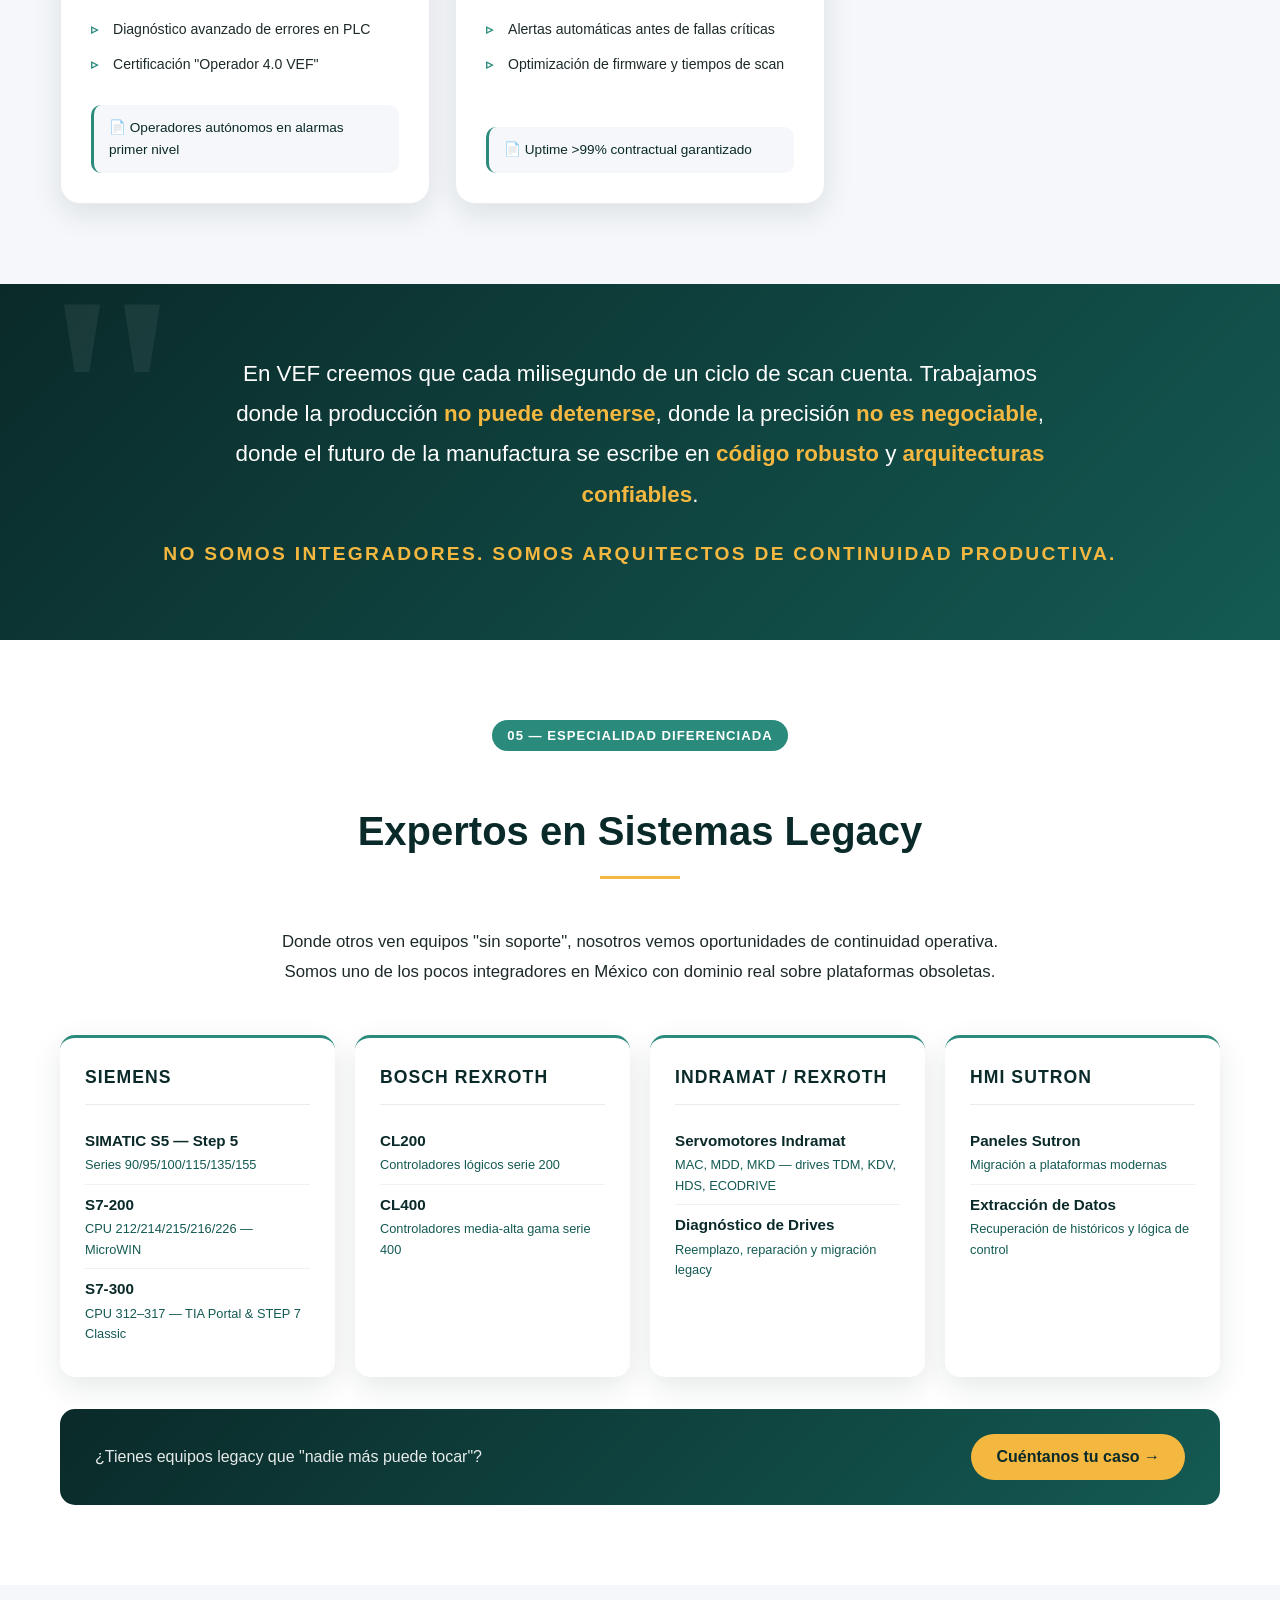
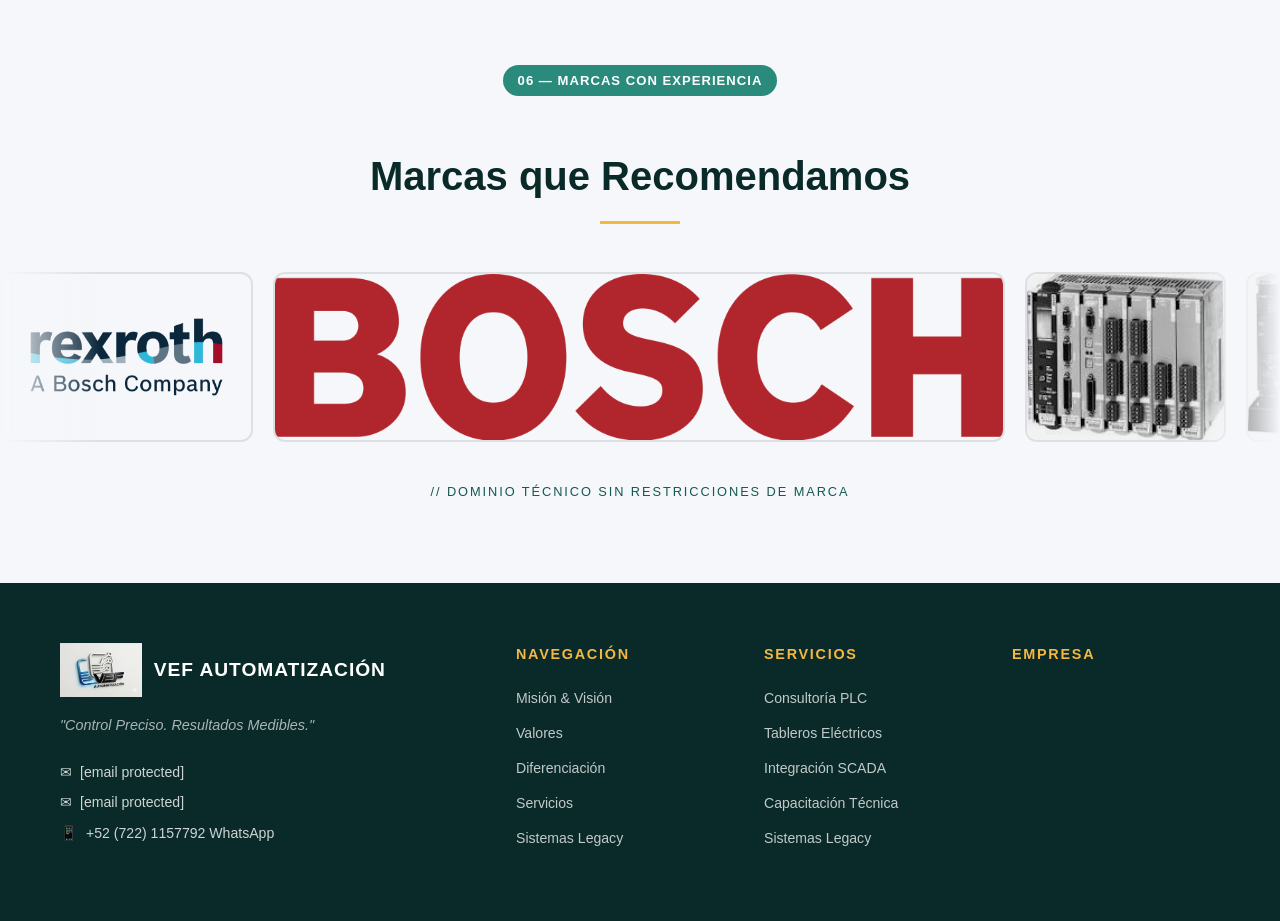
==== commit be4a6c60: "aCTUALIZAR" ====
--- a/index.html
+++ b/index.html
@@ -8,7 +8,7 @@
 <link rel="preconnect" href="https://fonts.gstatic.com" crossorigin>
 <link href="https://fonts.googleapis.com/css2?family=Segoe+UI:wght@300;400;500;600;700&display=swap" rel="stylesheet">
 <link rel="stylesheet" href="css/Style.css">
-<link rel="icon" type="image/png" href="images/logo-vef.png">
+<link rel="icon" type="image/png" href="images/VEF_.png">
 <style>
 .reveal { animation: revealFade 0.7s ease both; }
 @keyframes revealFade { from { opacity: 0; transform: translateY(26px); } to { opacity: 1; transform: none; } }
@@ -56,12 +56,13 @@
             <li><a href="#valores">Misión y Valores</a></li>
             <li><a href="#contacto">Contacto</a></li>
             <li><a href="socios.html">Socios Comerciales</a></li>
+            <li><a href="http://5.189.189.101" target="_blank">ERP VEF</a></li>
             <li class="dropdown">
                 <a href="#" class="dropbtn">Más ▾</a>
                 <div class="dropdown-content">
                     <a href="#servicios">Servicios</a>
                     <a href="#legacy">Sistemas Legacy</a>
-                    <a href="proyectos.html">Cotización</a>
+                    <a href="cotizacion.html">Cotización</a>
                 </div>
             </li>
         </ul>
@@ -101,8 +102,8 @@
             </div>
         </div>
         <div class="hero-buttons">
-            <a href="proyectos.html" class="btn btn-primary">Solicitar Cotización</a>
-            <a href="#servicios" class="btn btn-secondary">Ver Proyectos</a>
+            <a href="cotizacion.html" class="btn btn-primary">Solicitar Cotización</a>
+            <a href="proyectos.html" class="btn btn-secondary">Ver Proyectos</a>
 
         </div>
     </div>
@@ -451,12 +452,12 @@
         <div class="footer-grid">
             <div>
                 <div class="footer-logo-wrap">
-                    <img src="assets/VEF.png" alt="VEF">
+                    <img src="assets/VEF_.png" alt="VEF">
                     <span class="footer-brand">VEF Automatización</span>
                 </div>
                 <p class="footer-tagline">"Control Preciso. Resultados Medibles."</p>
-                <p class="footer-contact-item">✉ <a href="mailto:soporte.ventas@vef-automatizacion.com">soporte.ventas@vef-automatizacion.com</a></p>
-                <p class="footer-contact-item">✉ <a href="mailto:Erikagonzalez@vef-automatizacion.com">Erikagonzalez@vef-automatizacion.com</a></p>
+                <p class="footer-contact-item">✉ <a href="/cdn-cgi/l/email-protection#166579667964627338607378627765566073703b776362797b77627f6c77757f79783875797b"><span class="__cf_email__" data-cfemail="196a7669766b6d7c376f7c776d786a596f7c7f34786c6d7674786d7063787a707677377a7674">[email&#160;protected]</span></a></p>
+                <p class="footer-contact-item">✉ <a href="/cdn-cgi/l/email-protection#c88dbaa1a3a9afa7a6b2a9a4adb288beadaee5a9bdbca7a5a9bca1b2a9aba1a7a6e6aba7a5"><span class="__cf_email__" data-cfemail="692c1b0002080e06071308050c13291f0c0f44081c1d0604081d0013080a000607470a0604">[email&#160;protected]</span></a></p>
                 <p class="footer-contact-item">📱 <a href="https://wa.me/527221157792">+52 (722) 1157792 WhatsApp</a></p>
             </div>
             <div class="footer-col">
@@ -482,12 +483,4 @@
             <div class="footer-col">
                 <h5>Empresa</h5>
                 <ul>
-                    <li><a href="proyectos.html">Solicitar Cotización</a></li>
-                    <li><a href="#">LinkedIn</a></li>
-                    <li><a href="#">GitHub Industrial</a></li>
-                    <li><a href="#">Aviso de Privacidad</a></li>
-                </ul>
-            </div>
-        </div>
-        <div class="footer-bottom">
-            <span cla+                    <li><a href="pr
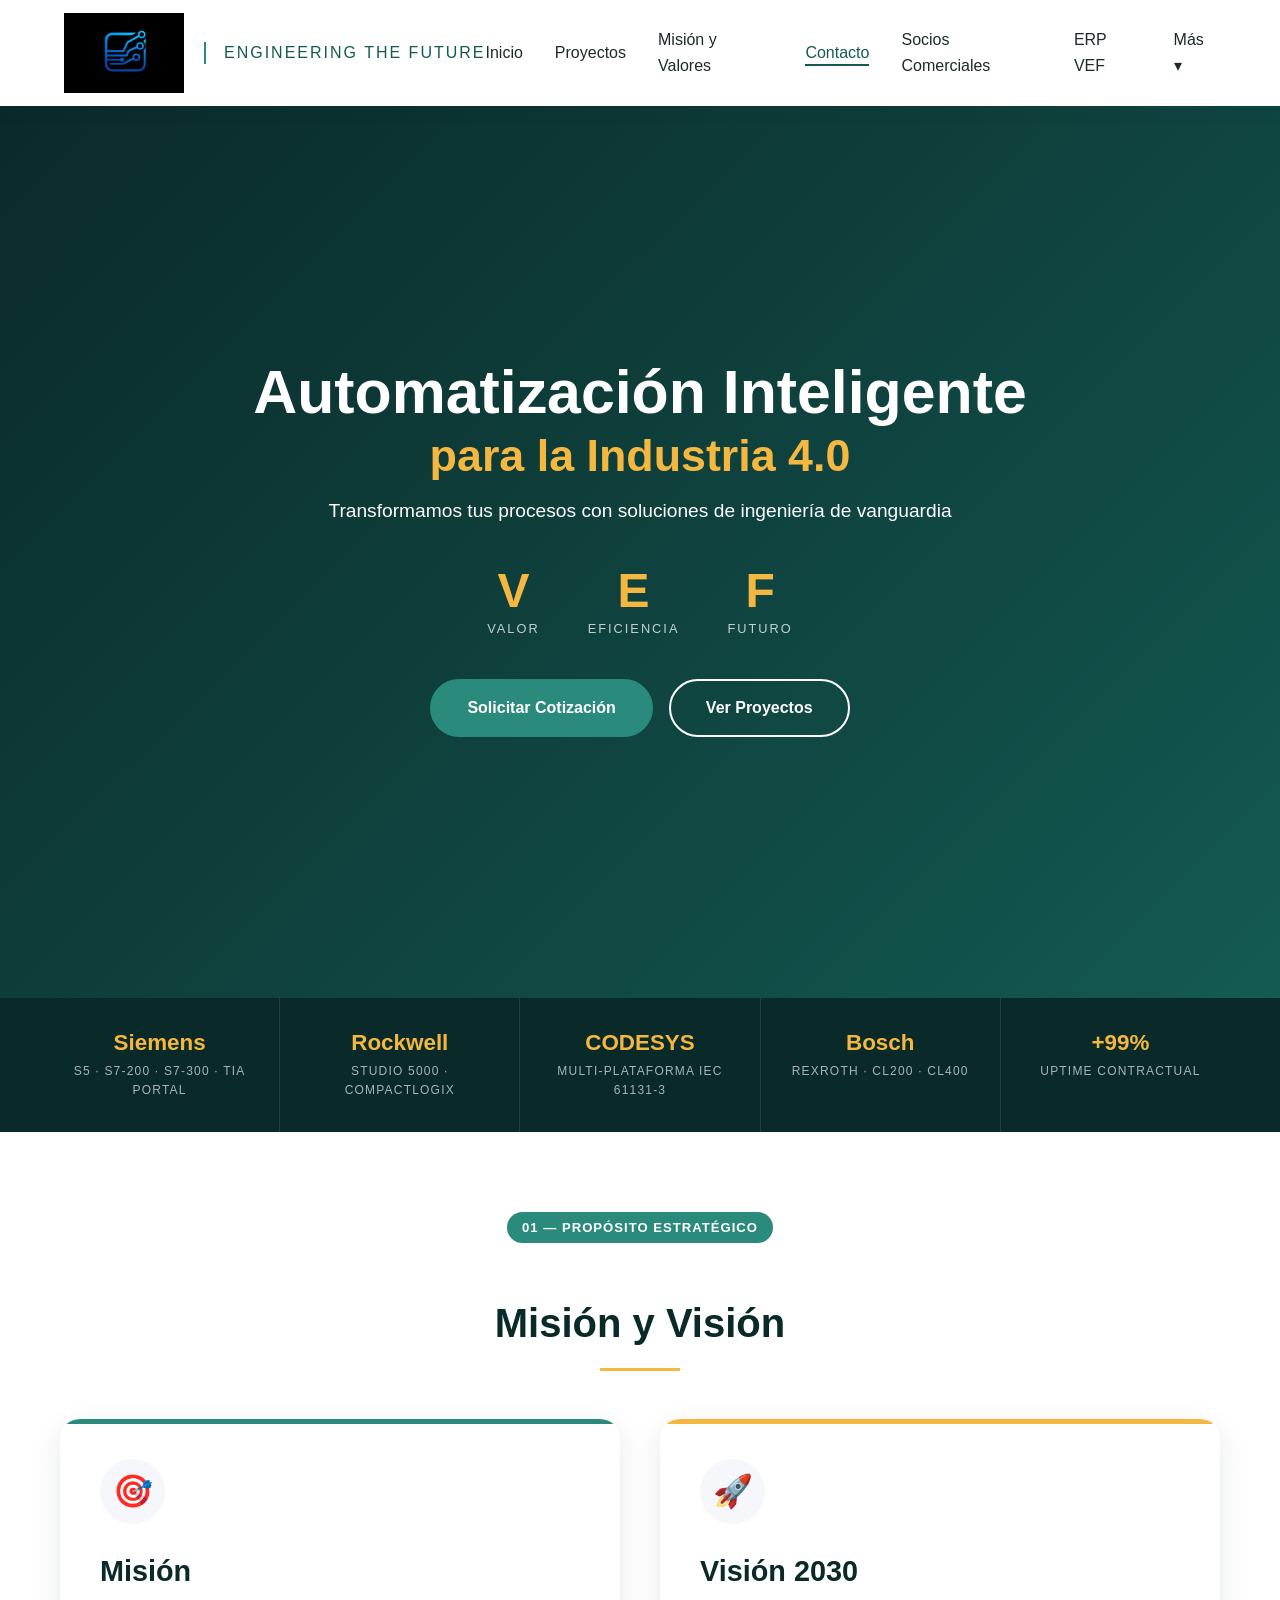
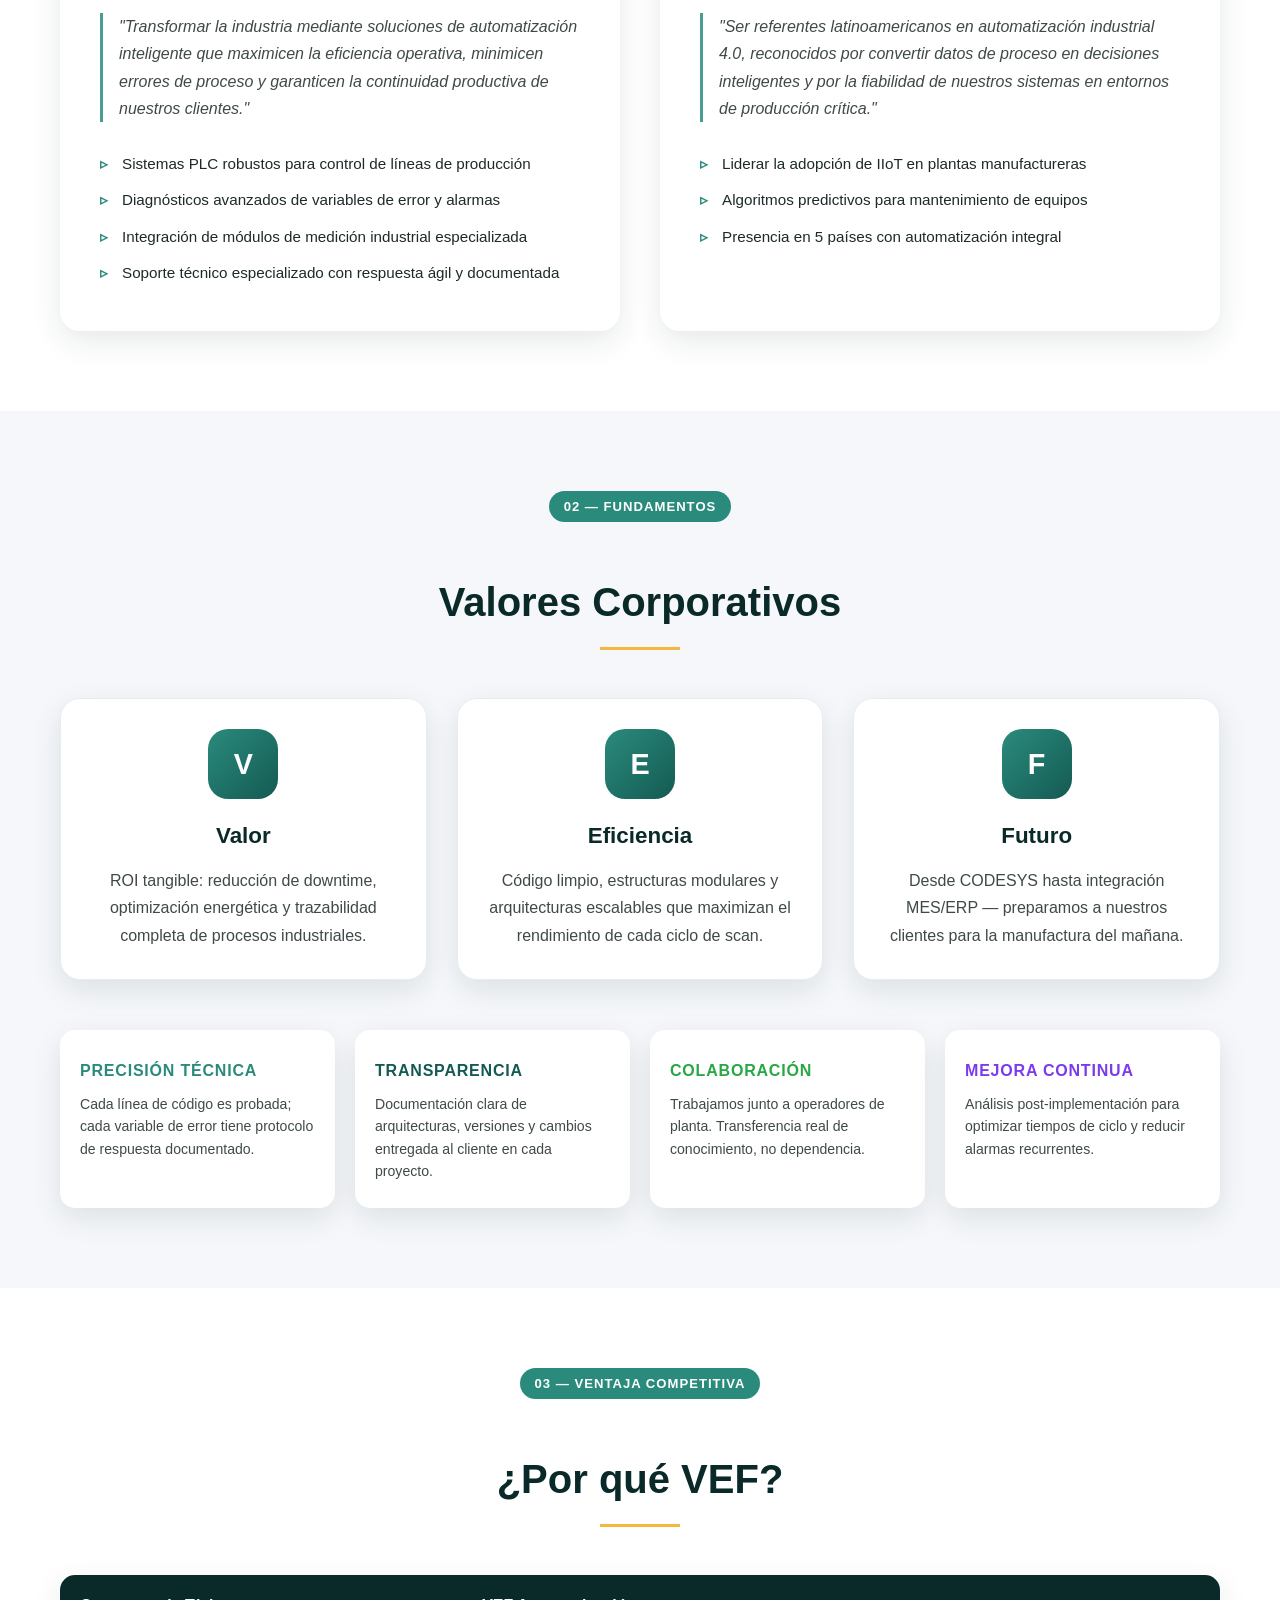
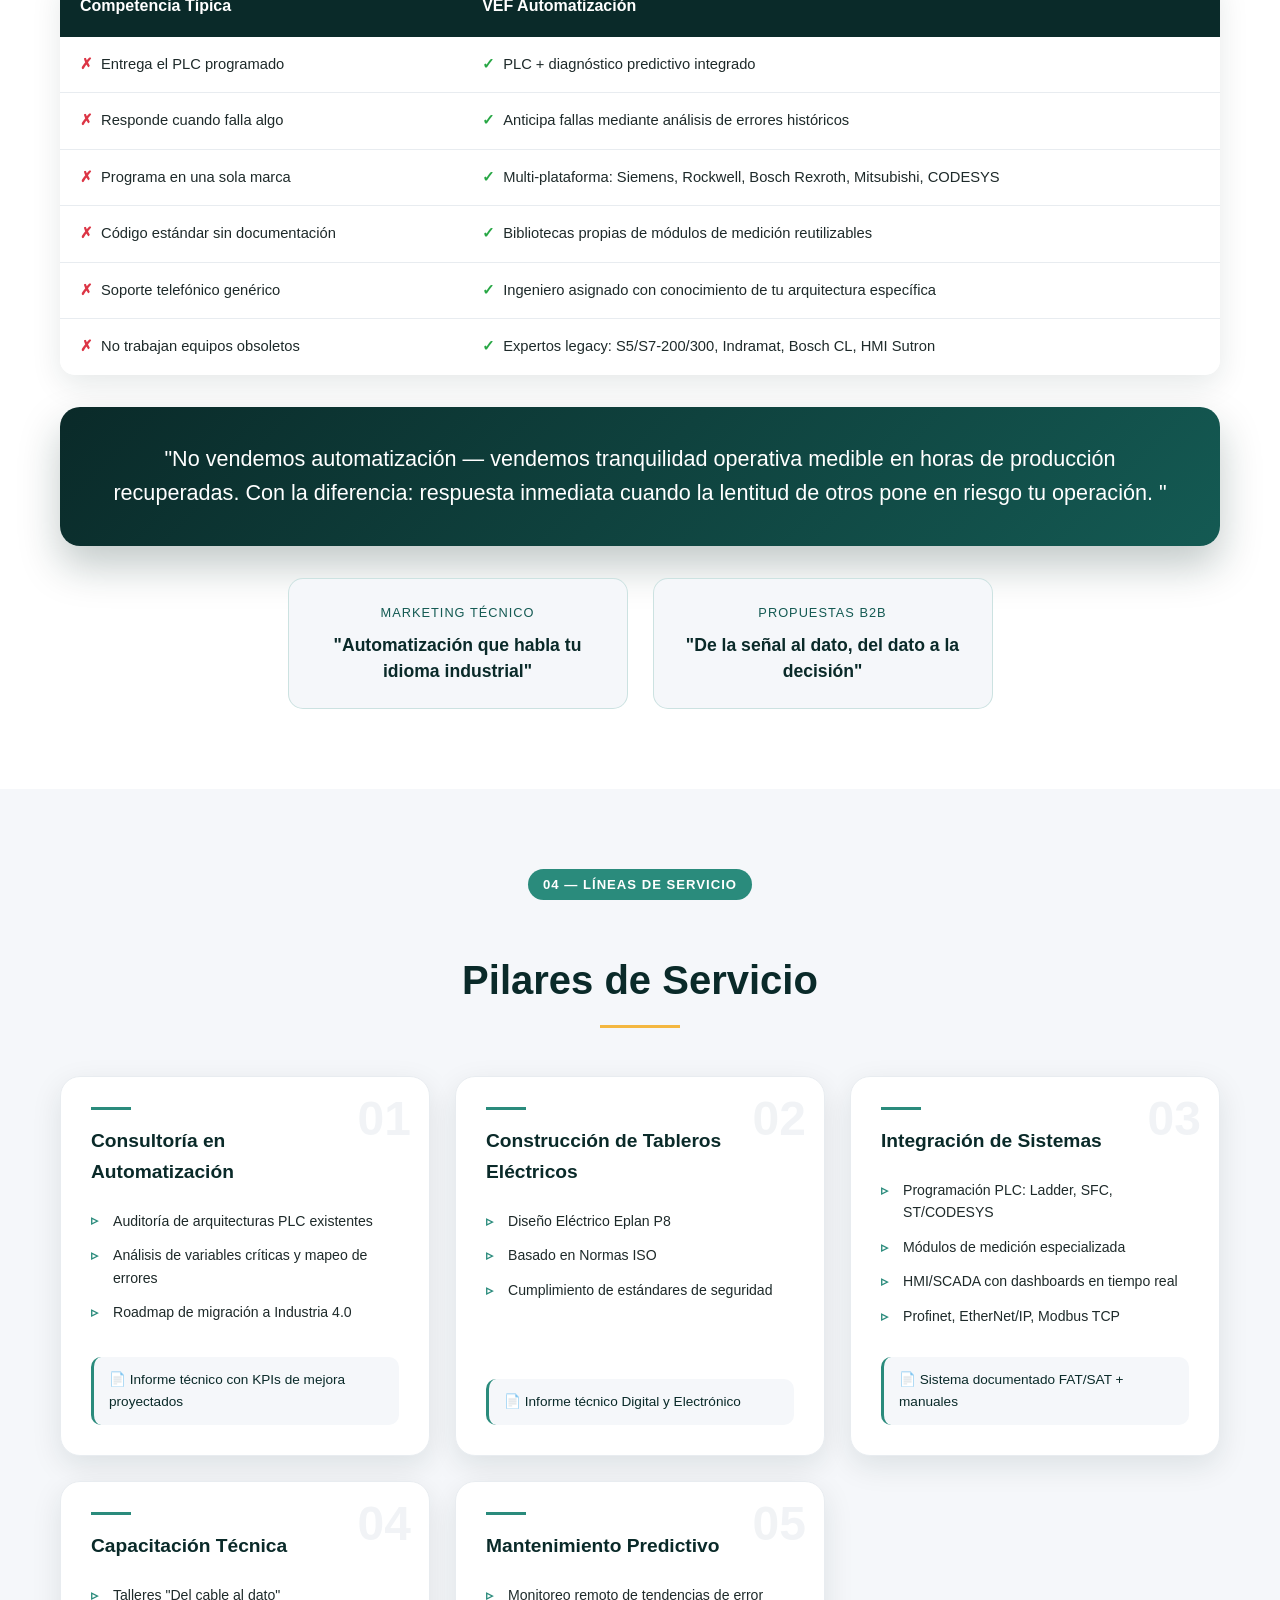
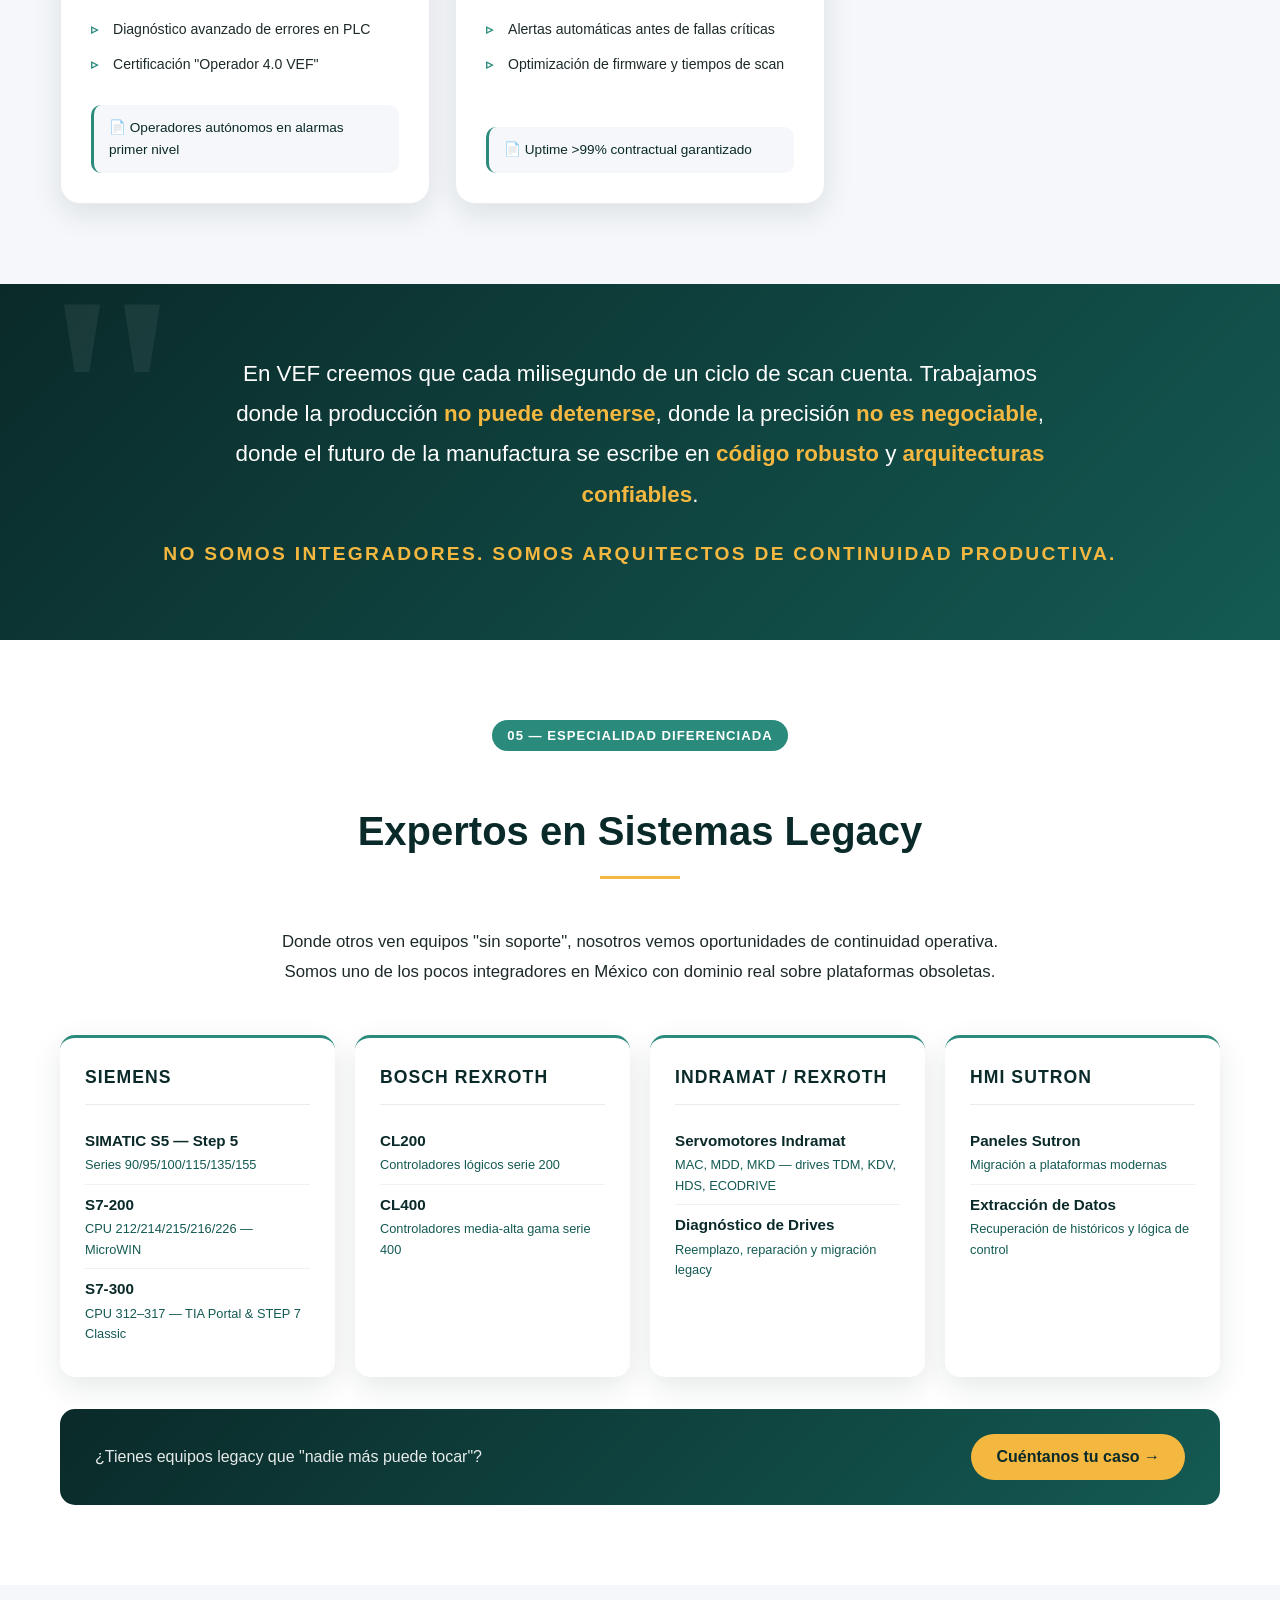
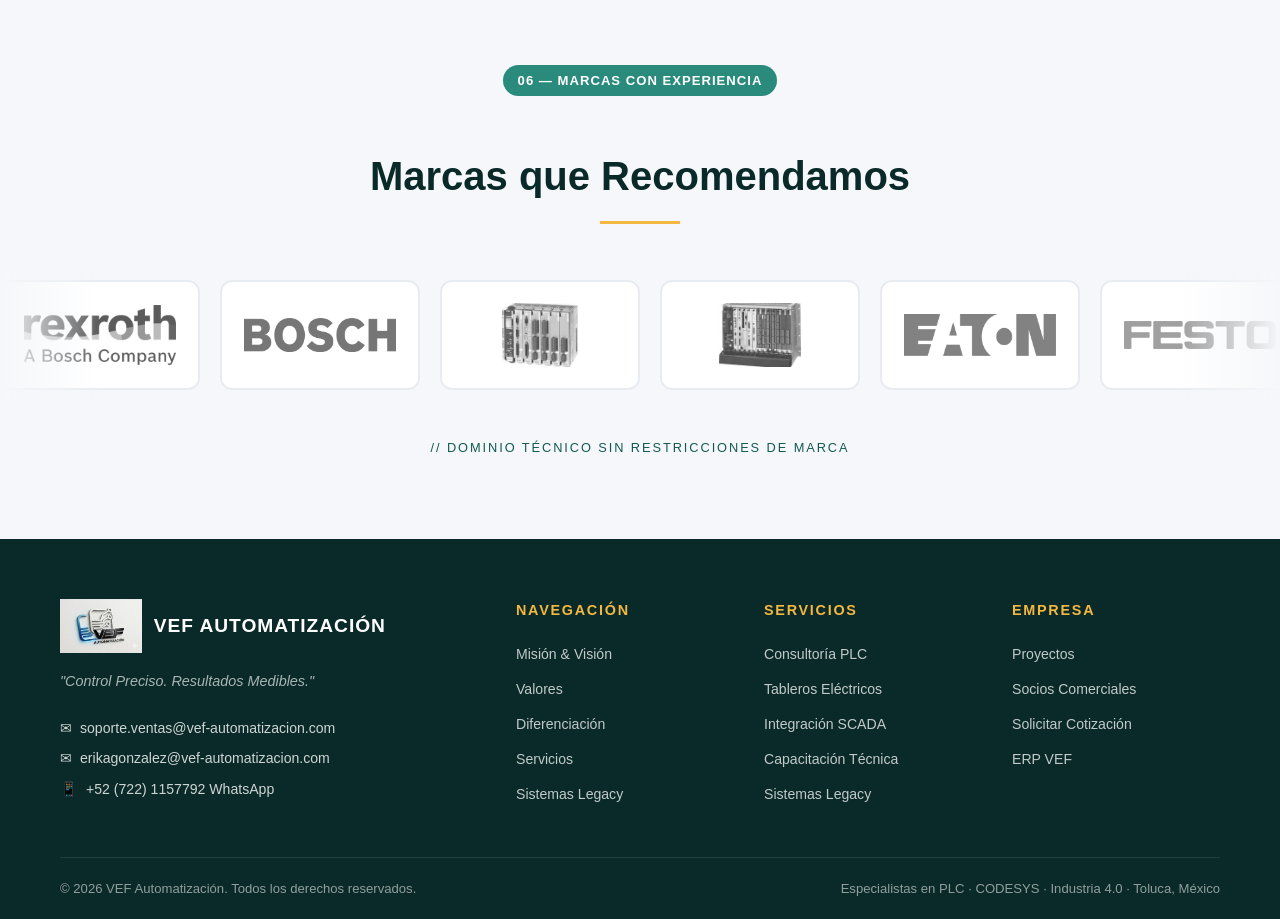
==== commit 76b29769: "Primera subida desde PC" ====
--- a/index.html
+++ b/index.html
@@ -6,13 +6,10 @@
 <title>VEF Automatización | Control Preciso. Resultados Medibles.</title>
 <link rel="preconnect" href="https://fonts.googleapis.com">
 <link rel="preconnect" href="https://fonts.gstatic.com" crossorigin>
-<link href="https://fonts.googleapis.com/css2?family=Segoe+UI:wght@300;400;500;600;700&display=swap" rel="stylesheet">
+<link href="https://fonts.googleapis.com/css2?family=Inter:wght@300;400;500;600;700;800&display=swap" rel="stylesheet">
 <link rel="stylesheet" href="css/Style.css">
 <link rel="icon" type="image/png" href="images/VEF_.png">
 <style>
-.reveal { animation: revealFade 0.7s ease both; }
-@keyframes revealFade { from { opacity: 0; transform: translateY(26px); } to { opacity: 1; transform: none; } }
-.reveal.active { opacity: 1; transform: none; }
 .hero-buttons {
     display: flex !important;
     flex-wrap: wrap !important;
@@ -56,7 +53,7 @@
             <li><a href="#valores">Misión y Valores</a></li>
             <li><a href="#contacto">Contacto</a></li>
             <li><a href="socios.html">Socios Comerciales</a></li>
-            <li><a href="http://5.189.189.101" target="_blank">ERP VEF</a></li>
+            <li><a href="http://5.189.189.101" target="_blank" rel="noopener">ERP VEF</a></li>
             <li class="dropdown">
                 <a href="#" class="dropbtn">Más ▾</a>
                 <div class="dropdown-content">
@@ -393,7 +390,7 @@
         </div>
         <div class="legacy-cta reveal">
             <p>¿Tienes equipos legacy que "nadie más puede tocar"?</p>
-            <a href="proyectos.html">Cuéntanos tu caso →</a>
+            <a href="cotizacion.html">Cuéntanos tu caso →</a>
         </div>
     </div>
 </section>
@@ -408,37 +405,35 @@
     </div>
     <div class="carrusel-wrap reveal">
         <div class="carrusel-track">
-            <img src="images/Bosch_Rexroth-Logo.wine.png"     alt="Atornilador"     class="carrusel-img">
-            <img src="images/bosh.png"           alt="Bosch Rexroth"   class="carrusel-img">
-            <img src="images/CL200.png"          alt="Actuador lineal" class="carrusel-img">
-            <img src="images/CL400.png"            alt="Mitsubishi"      class="carrusel-img">
-            <img src="images/Eaton.png"     alt="PLC Siemens"     class="carrusel-img">
-            <img src="images/Festo-Logo.wine.png" alt="S7-1200"         class="carrusel-img">
-            <img src="images/mitsubishi_PNG110.png" alt="Controlador"     class="carrusel-img">
-            <img src="images/pilz-logo-1.png"    alt="Servos Bosch"    class="carrusel-img">
-            <img src="images/rittal.png"     alt="Tableros PM"     class="carrusel-img">
-            <img src="images/rockwell.png"          alt="Keyence"         class="carrusel-img">
-            <img src="images/siemens.png"            alt="Eaton"           class="carrusel-img">
-            <img src="images/Kyence.png"            alt="Festo"           class="carrusel-img">
-            <img src="images/finder.png"            alt="SICK"            class="carrusel-img">
-            <img src="images/wago.png"              alt="SMC"             class="carrusel-img">
-            <img src="images/widmuller.png"        alt="Weidmüller"      class="carrusel-img">
-            <!-- duplicado para bucle -->
-            <img src="images/Bosch_Rexroth-Logo.wine.png"     alt="Atornilador"     class="carrusel-img">
-            <img src="images/bosh.png"           alt="Bosch Rexroth"   class="carrusel-img">
-            <img src="images/CL200.png"          alt="Actuador lineal" class="carrusel-img">
-            <img src="images/CL400.png"            alt="Mitsubishi"      class="carrusel-img">
-            <img src="images/Eaton.png"     alt="PLC Siemens"     class="carrusel-img">
-            <img src="images/Festo-Logo.wine.png" alt="S7-1200"         class="carrusel-img">
-            <img src="images/mitsubishi_PNG110.png" alt="Controlador"     class="carrusel-img">
-            <img src="images/pilz-logo-1.png"    alt="Servos Bosch"    class="carrusel-img">
-            <img src="images/rittal.png"     alt="Tableros PM"     class="carrusel-img">
-            <img src="images/rockwell.png"          alt="Keyence"         class="carrusel-img">
-            <img src="images/siemens.png"            alt="Eaton"           class="carrusel-img">
-            <img src="images/Kyence.png"            alt="Festo"           class="carrusel-img">
-            <img src="images/finder.png"            alt="SICK"            class="carrusel-img">
-            <img src="images/wago.png"              alt="SMC"             class="carrusel-img">
-            <img src="images/widmuller.png"        alt="Weidmüller"      class="carrusel-img">
+            <div class="marca-tile"><img src="images/marcas/bosch-rexroth.png" alt="Bosch Rexroth" loading="lazy" class="carrusel-img"></div>
+            <div class="marca-tile"><img src="images/marcas/bosch.png" alt="Bosch" loading="lazy" class="carrusel-img"></div>
+            <div class="marca-tile"><img src="images/marcas/bosch-cl200.png" alt="Bosch CL200" loading="lazy" class="carrusel-img"></div>
+            <div class="marca-tile"><img src="images/marcas/bosch-cl400.png" alt="Bosch CL400" loading="lazy" class="carrusel-img"></div>
+            <div class="marca-tile"><img src="images/marcas/eaton.png" alt="Eaton" loading="lazy" class="carrusel-img"></div>
+            <div class="marca-tile"><img src="images/marcas/festo.png" alt="Festo" loading="lazy" class="carrusel-img"></div>
+            <div class="marca-tile"><img src="images/marcas/mitsubishi.png" alt="Mitsubishi Electric" loading="lazy" class="carrusel-img"></div>
+            <div class="marca-tile"><img src="images/marcas/pilz.png" alt="Pilz" loading="lazy" class="carrusel-img"></div>
+            <div class="marca-tile"><img src="images/marcas/rittal.png" alt="Rittal" loading="lazy" class="carrusel-img"></div>
+            <div class="marca-tile"><img src="images/marcas/rockwell.png" alt="Rockwell Automation" loading="lazy" class="carrusel-img"></div>
+            <div class="marca-tile"><img src="images/marcas/siemens.png" alt="Siemens" loading="lazy" class="carrusel-img"></div>
+            <div class="marca-tile"><img src="images/marcas/keyence.png" alt="Keyence" loading="lazy" class="carrusel-img"></div>
+            <div class="marca-tile"><img src="images/marcas/finder.png" alt="Finder" loading="lazy" class="carrusel-img"></div>
+            <div class="marca-tile"><img src="images/marcas/wago.png" alt="WAGO" loading="lazy" class="carrusel-img"></div>
+            <!-- duplicado para bucle continuo -->
+            <div class="marca-tile" aria-hidden="true"><img src="images/marcas/bosch-rexroth.png" alt="" loading="lazy" class="carrusel-img"></div>
+            <div class="marca-tile" aria-hidden="true"><img src="images/marcas/bosch.png" alt="" loading="lazy" class="carrusel-img"></div>
+            <div class="marca-tile" aria-hidden="true"><img src="images/marcas/bosch-cl200.png" alt="" loading="lazy" class="carrusel-img"></div>
+            <div class="marca-tile" aria-hidden="true"><img src="images/marcas/bosch-cl400.png" alt="" loading="lazy" class="carrusel-img"></div>
+            <div class="marca-tile" aria-hidden="true"><img src="images/marcas/eaton.png" alt="" loading="lazy" class="carrusel-img"></div>
+            <div class="marca-tile" aria-hidden="true"><img src="images/marcas/festo.png" alt="" loading="lazy" class="carrusel-img"></div>
+            <div class="marca-tile" aria-hidden="true"><img src="images/marcas/mitsubishi.png" alt="" loading="lazy" class="carrusel-img"></div>
+            <div class="marca-tile" aria-hidden="true"><img src="images/marcas/pilz.png" alt="" loading="lazy" class="carrusel-img"></div>
+            <div class="marca-tile" aria-hidden="true"><img src="images/marcas/rittal.png" alt="" loading="lazy" class="carrusel-img"></div>
+            <div class="marca-tile" aria-hidden="true"><img src="images/marcas/rockwell.png" alt="" loading="lazy" class="carrusel-img"></div>
+            <div class="marca-tile" aria-hidden="true"><img src="images/marcas/siemens.png" alt="" loading="lazy" class="carrusel-img"></div>
+            <div class="marca-tile" aria-hidden="true"><img src="images/marcas/keyence.png" alt="" loading="lazy" class="carrusel-img"></div>
+            <div class="marca-tile" aria-hidden="true"><img src="images/marcas/finder.png" alt="" loading="lazy" class="carrusel-img"></div>
+            <div class="marca-tile" aria-hidden="true"><img src="images/marcas/wago.png" alt="" loading="lazy" class="carrusel-img"></div>
         </div>
     </div>
     <div class="container">
@@ -456,8 +451,8 @@
                     <span class="footer-brand">VEF Automatización</span>
                 </div>
                 <p class="footer-tagline">"Control Preciso. Resultados Medibles."</p>
-                <p class="footer-contact-item">✉ <a href="/cdn-cgi/l/email-protection#166579667964627338607378627765566073703b776362797b77627f6c77757f79783875797b"><span class="__cf_email__" data-cfemail="196a7669766b6d7c376f7c776d786a596f7c7f34786c6d7674786d7063787a707677377a7674">[email&#160;protected]</span></a></p>
-                <p class="footer-contact-item">✉ <a href="/cdn-cgi/l/email-protection#c88dbaa1a3a9afa7a6b2a9a4adb288beadaee5a9bdbca7a5a9bca1b2a9aba1a7a6e6aba7a5"><span class="__cf_email__" data-cfemail="692c1b0002080e06071308050c13291f0c0f44081c1d0604081d0013080a000607470a0604">[email&#160;protected]</span></a></p>
+                <p class="footer-contact-item">✉ <a href="mailto:soporte.ventas@vef-automatizacion.com">soporte.ventas@vef-automatizacion.com</a></p>
+                <p class="footer-contact-item">✉ <a href="mailto:erikagonzalez@vef-automatizacion.com">erikagonzalez@vef-automatizacion.com</a></p>
                 <p class="footer-contact-item">📱 <a href="https://wa.me/527221157792">+52 (722) 1157792 WhatsApp</a></p>
             </div>
             <div class="footer-col">
@@ -483,4 +478,20 @@
             <div class="footer-col">
                 <h5>Empresa</h5>
                 <ul>
-                    <li><a href="pr+                    <li><a href="proyectos.html">Proyectos</a></li>
+                    <li><a href="socios.html">Socios Comerciales</a></li>
+                    <li><a href="cotizacion.html">Solicitar Cotización</a></li>
+                    <li><a href="http://5.189.189.101" target="_blank" rel="noopener">ERP VEF</a></li>
+                </ul>
+            </div>
+        </div>
+        <div class="footer-bottom">
+            <span class="footer-copy">© 2026 VEF Automatización. Todos los derechos reservados.</span>
+            <span class="footer-copy">Especialistas en PLC · CODESYS · Industria 4.0 · Toluca, México</span>
+        </div>
+    </div>
+</footer>
+
+<script src="main.js"></script>
+</body>
+</html>
--- a/css/Style.css
+++ b/css/Style.css
@@ -676,20 +676,32 @@
     from { transform: translateX(0); }
     to   { transform: translateX(-50%); }
 }
+/* Tarjeta uniforme para cada logo: mismo tamaño, logo centrado sin recortar */
+.marca-tile {
+    flex-shrink: 0;
+    width: 200px; height: 110px;
+    display: flex; align-items: center; justify-content: center;
+    padding: 18px 22px;
+    background: var(--white);
+    border: 2px solid var(--gray);
+    border-radius: 12px;
+    transition: var(--transition);
+}
 .carrusel-img {
-    height: 170px; width: auto;
-    object-fit: cover;
-    border-radius: 12px;
-    border: 2px solid var(--gray);
-    filter: grayscale(.3) brightness(.95);
-    transition: var(--transition);
-    flex-shrink: 0;
-}
-.carrusel-img:hover {
-    filter: grayscale(0) brightness(1.05);
-    border-color: var(--primary-light);
-    transform: scale(1.04);
-}
+    max-width: 100%; max-height: 64px;
+    width: auto; height: auto;
+    object-fit: contain;
+    filter: grayscale(1) opacity(.75);
+    transition: var(--transition);
+}
+.marca-tile:hover { border-color: var(--primary-light); transform: translateY(-4px); box-shadow: var(--shadow); }
+.marca-tile:hover .carrusel-img { filter: none; }
+.carrusel-wrap { padding: 8px 0; }
+@media (max-width: 600px) {
+    .marca-tile { width: 150px; height: 86px; padding: 14px 16px; }
+    .carrusel-img { max-height: 48px; }
+}
+
 .carrusel-caption {
     text-align: center;
     font-size: .8rem; letter-spacing: .15em;
@@ -810,3 +822,9 @@
 /* ── NO-JS FALLBACK ──
    Si main.js no carga, mostrar todo el contenido */
 .no-js .reveal { opacity: 1 !important; transform: none !important; }
+
+/* Menú "Más" en celular: se abre con tap (main.js agrega .open) */
+@media (max-width: 900px) {
+    .dropdown:hover .dropdown-content { display: none; }
+    .dropdown.open .dropdown-content { display: block; position: static; box-shadow: none; background: transparent; padding-left: 1rem; }
+}
